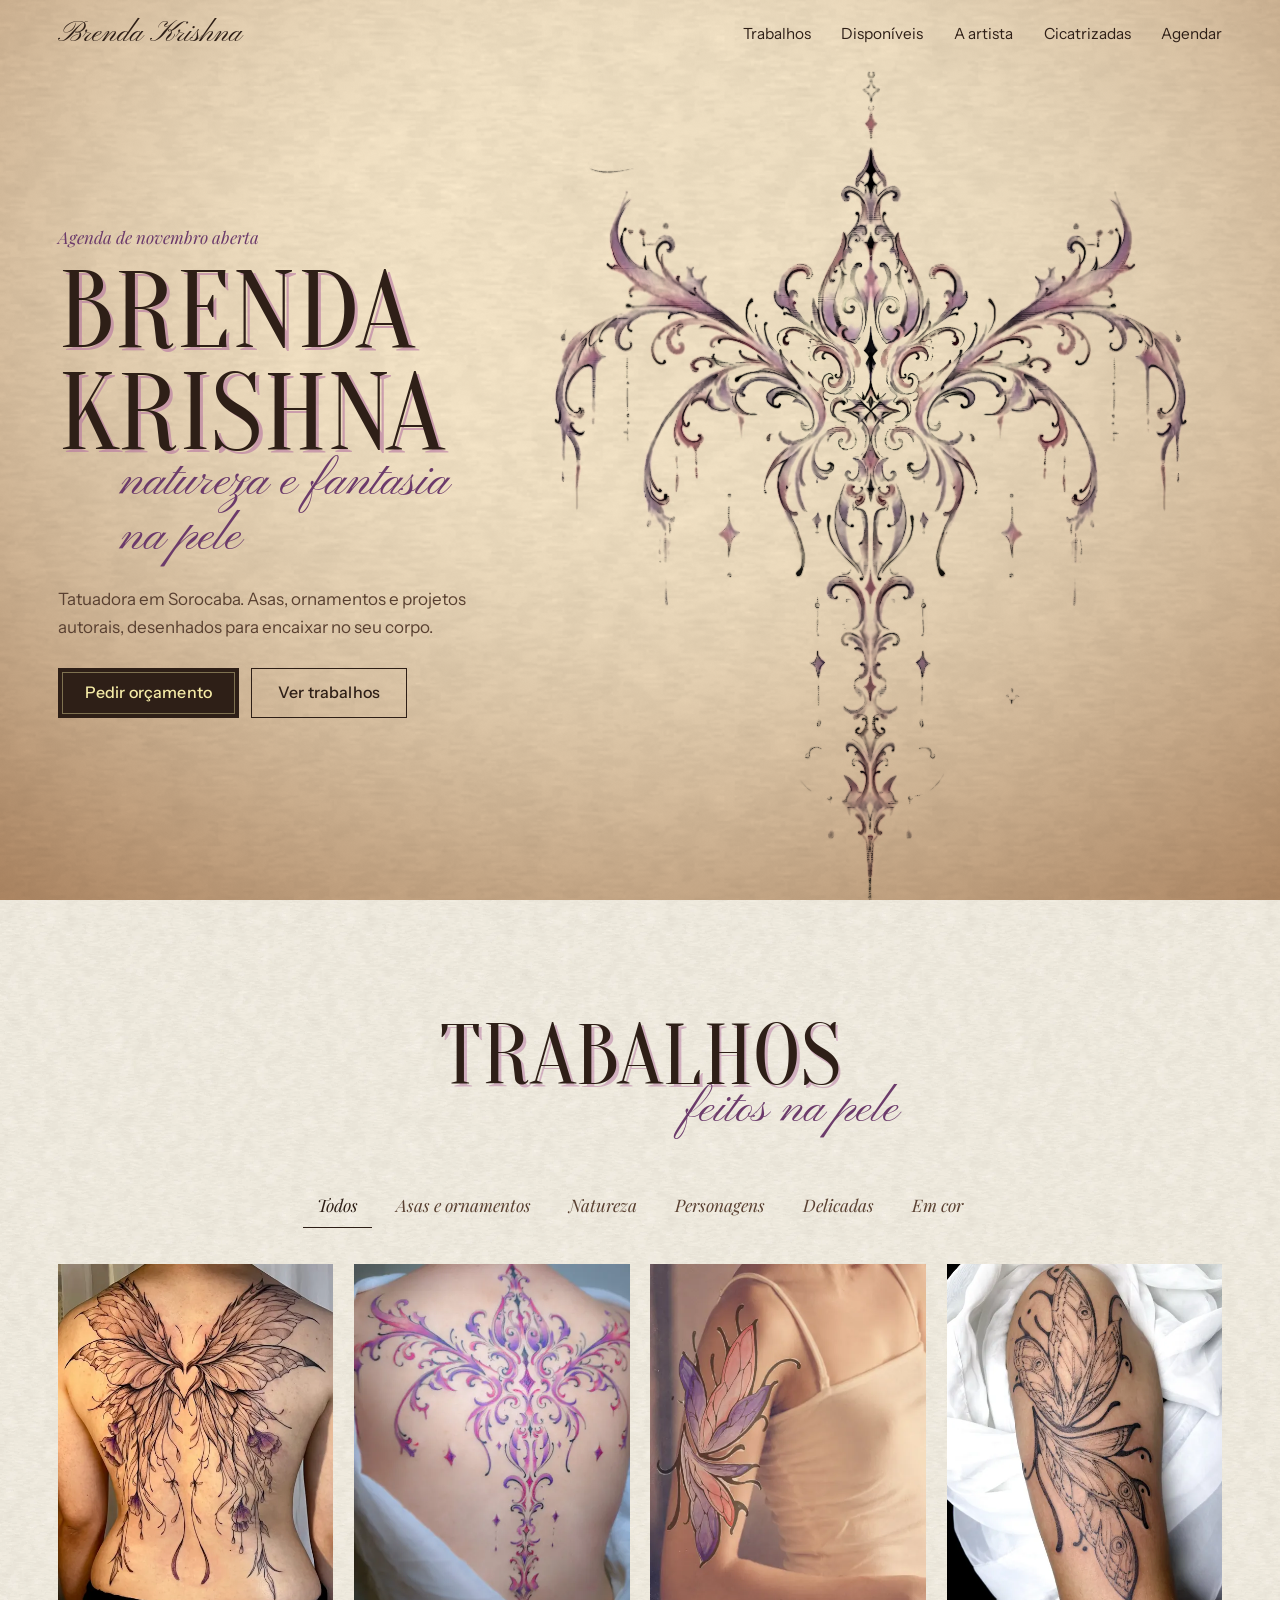
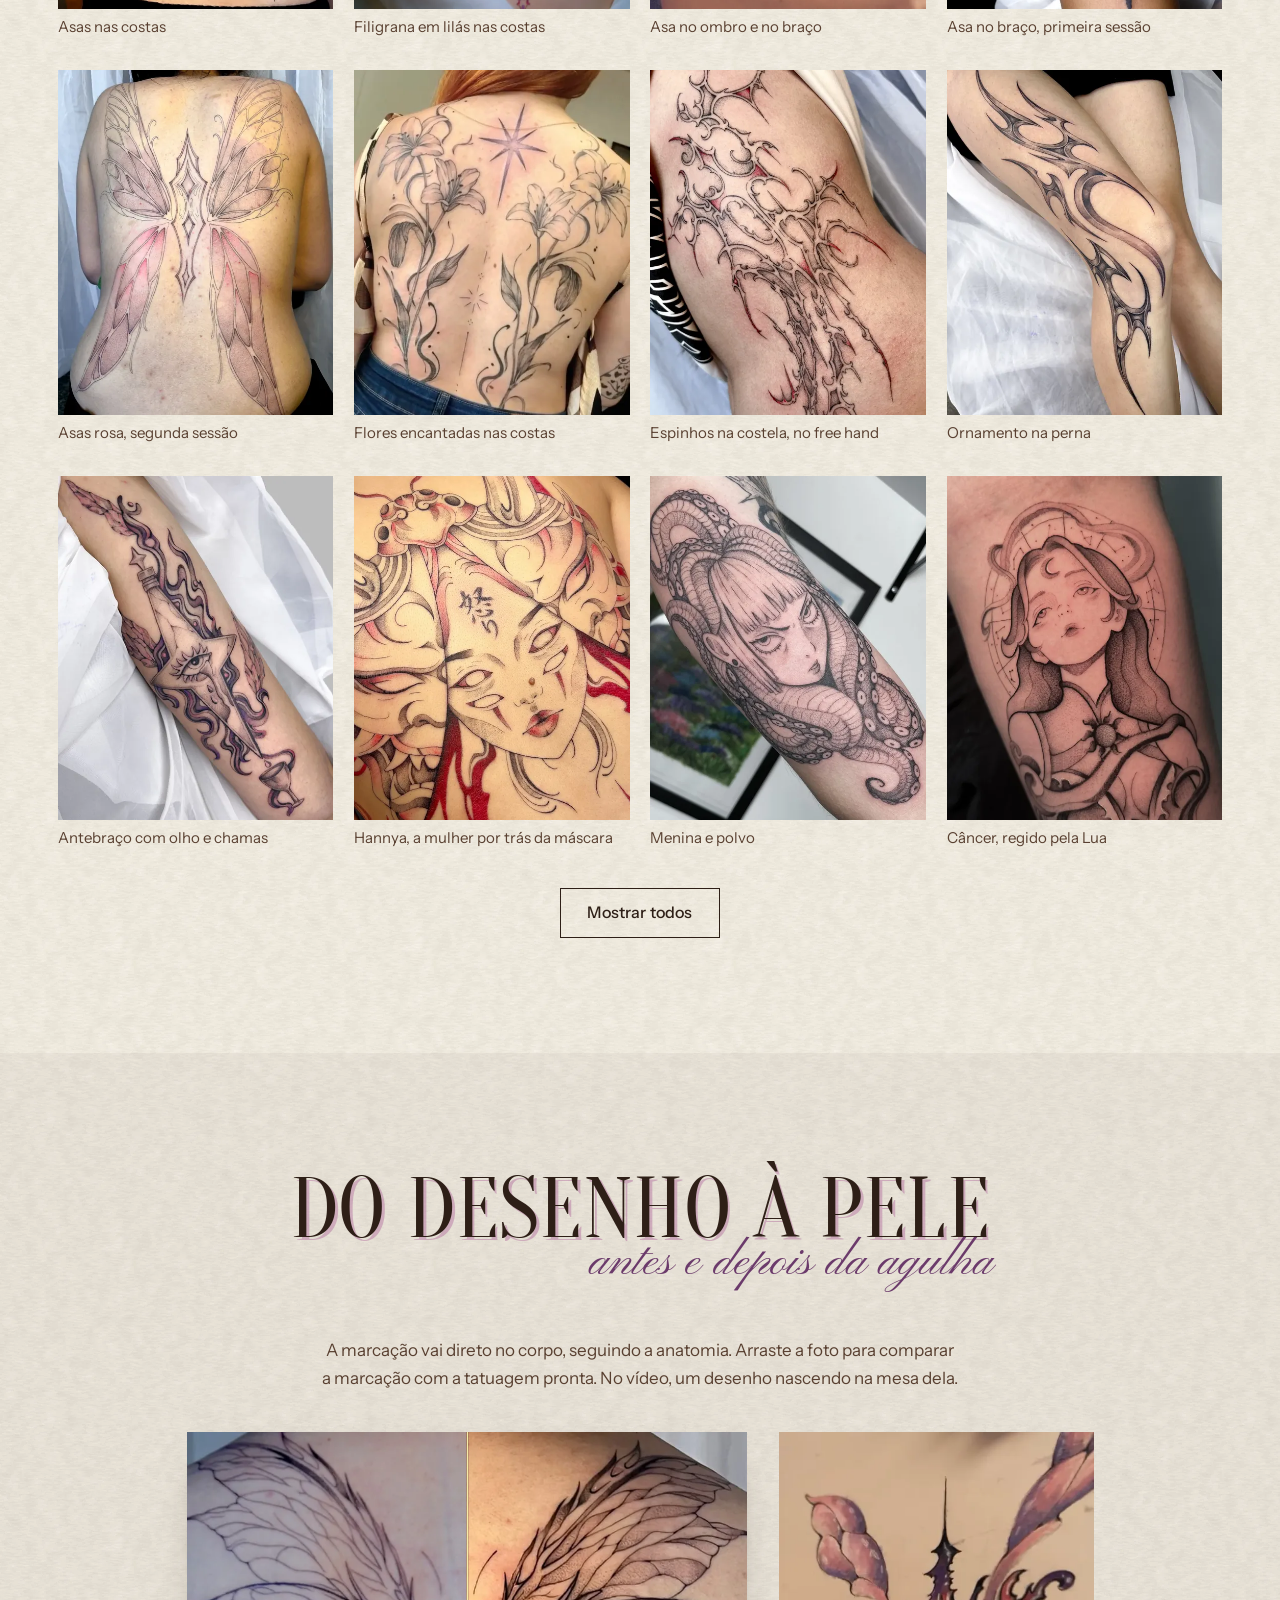
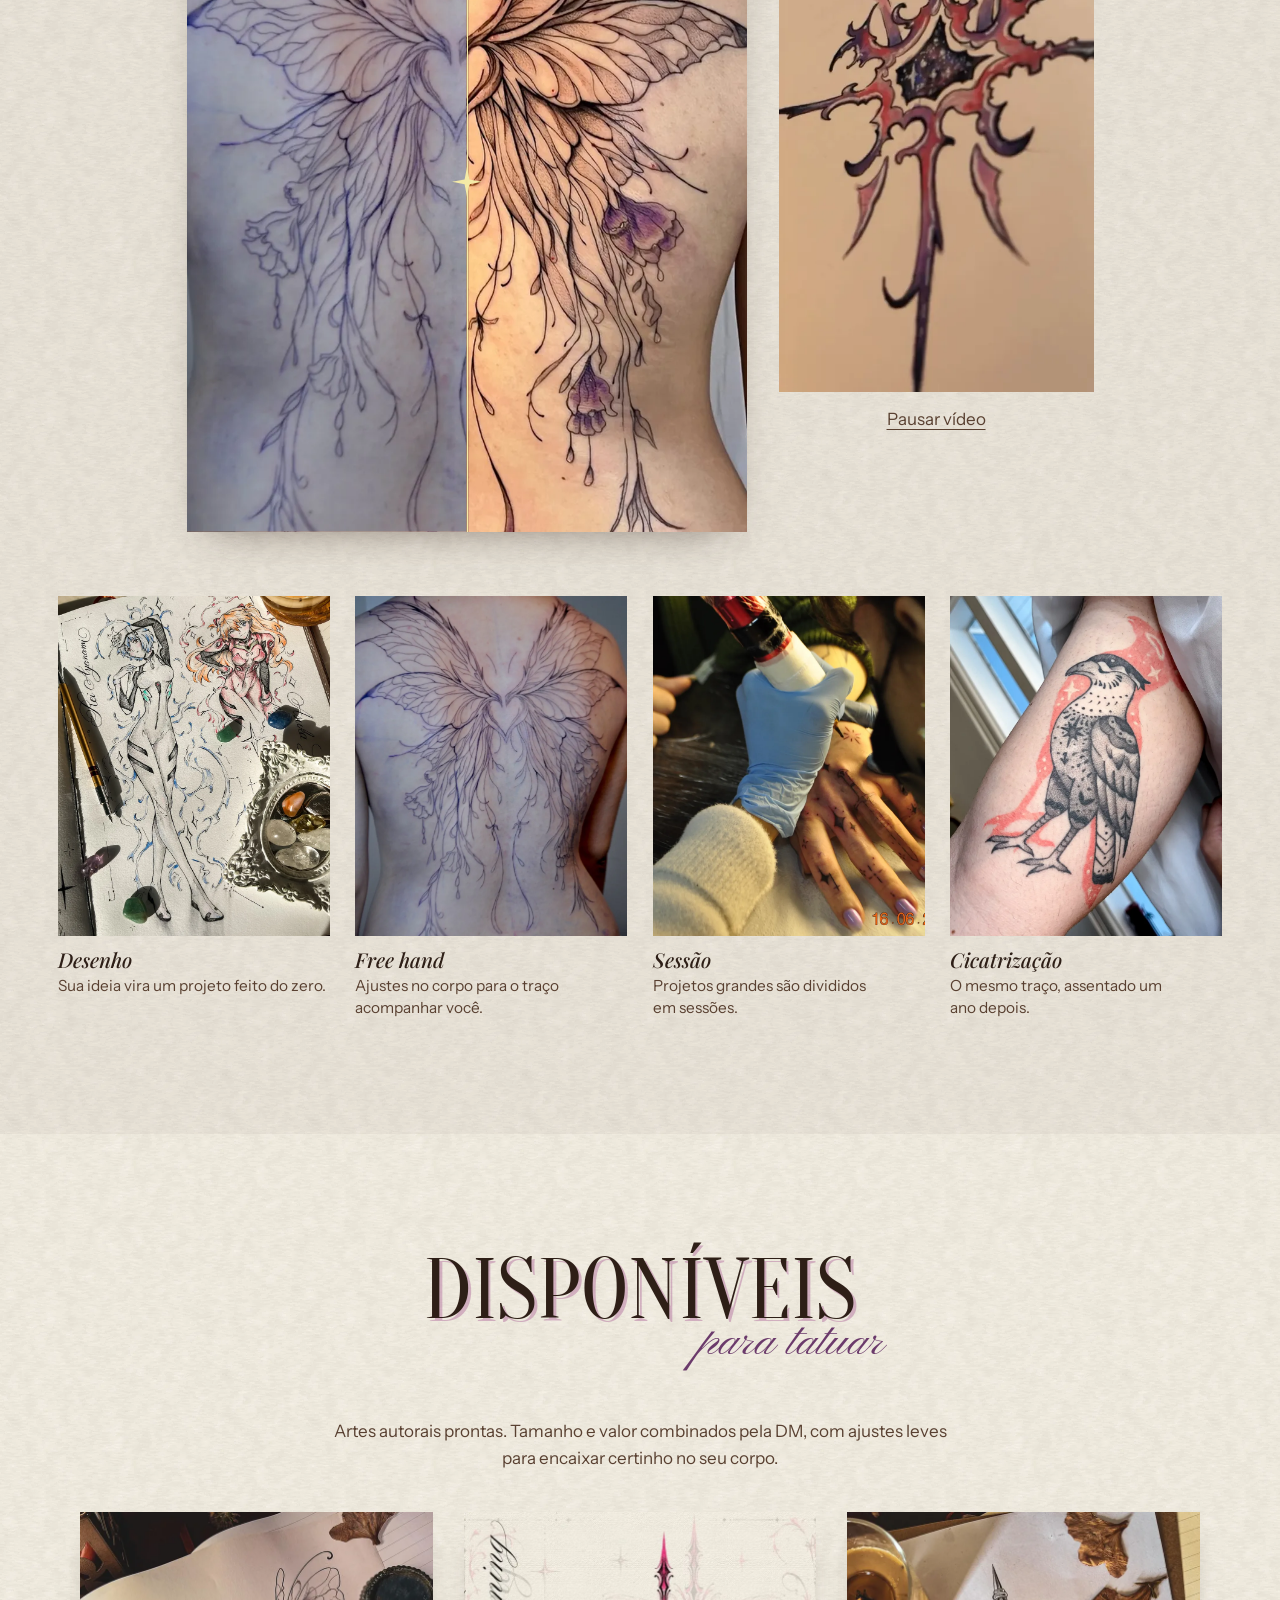
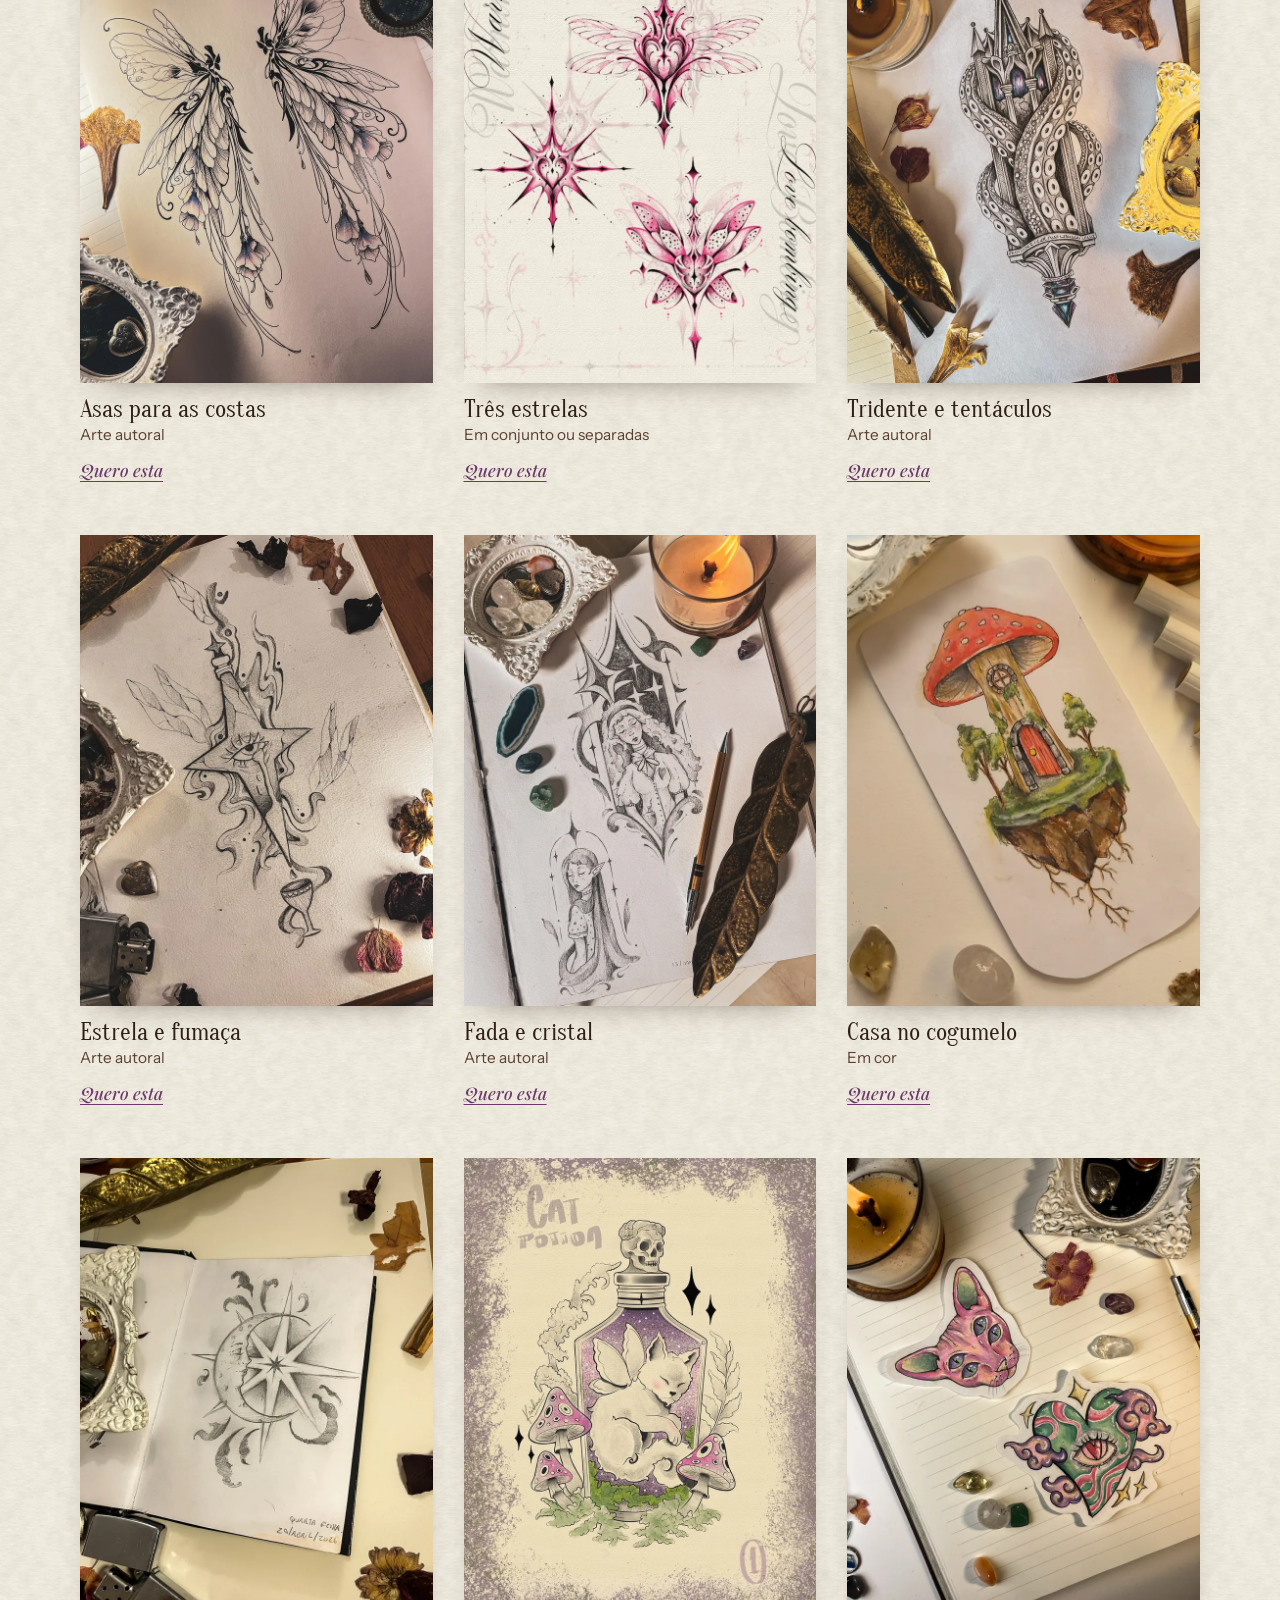
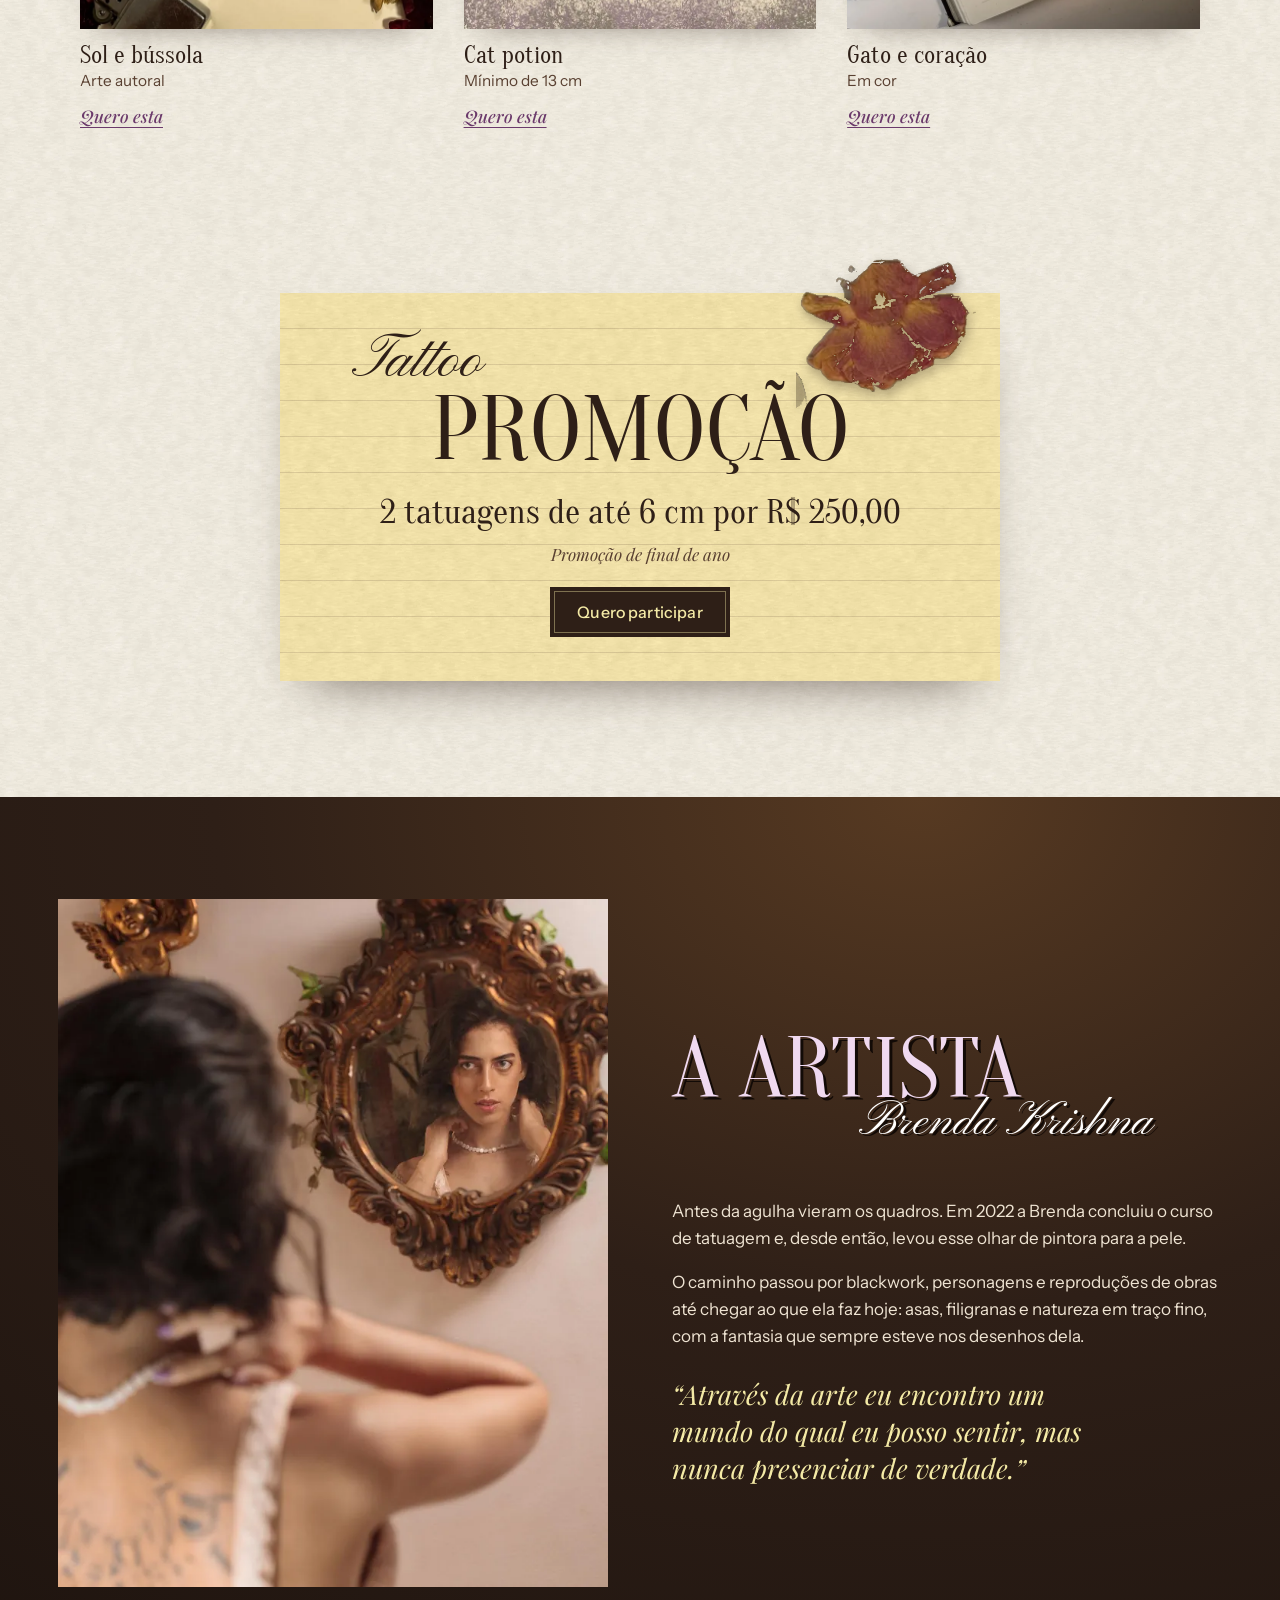
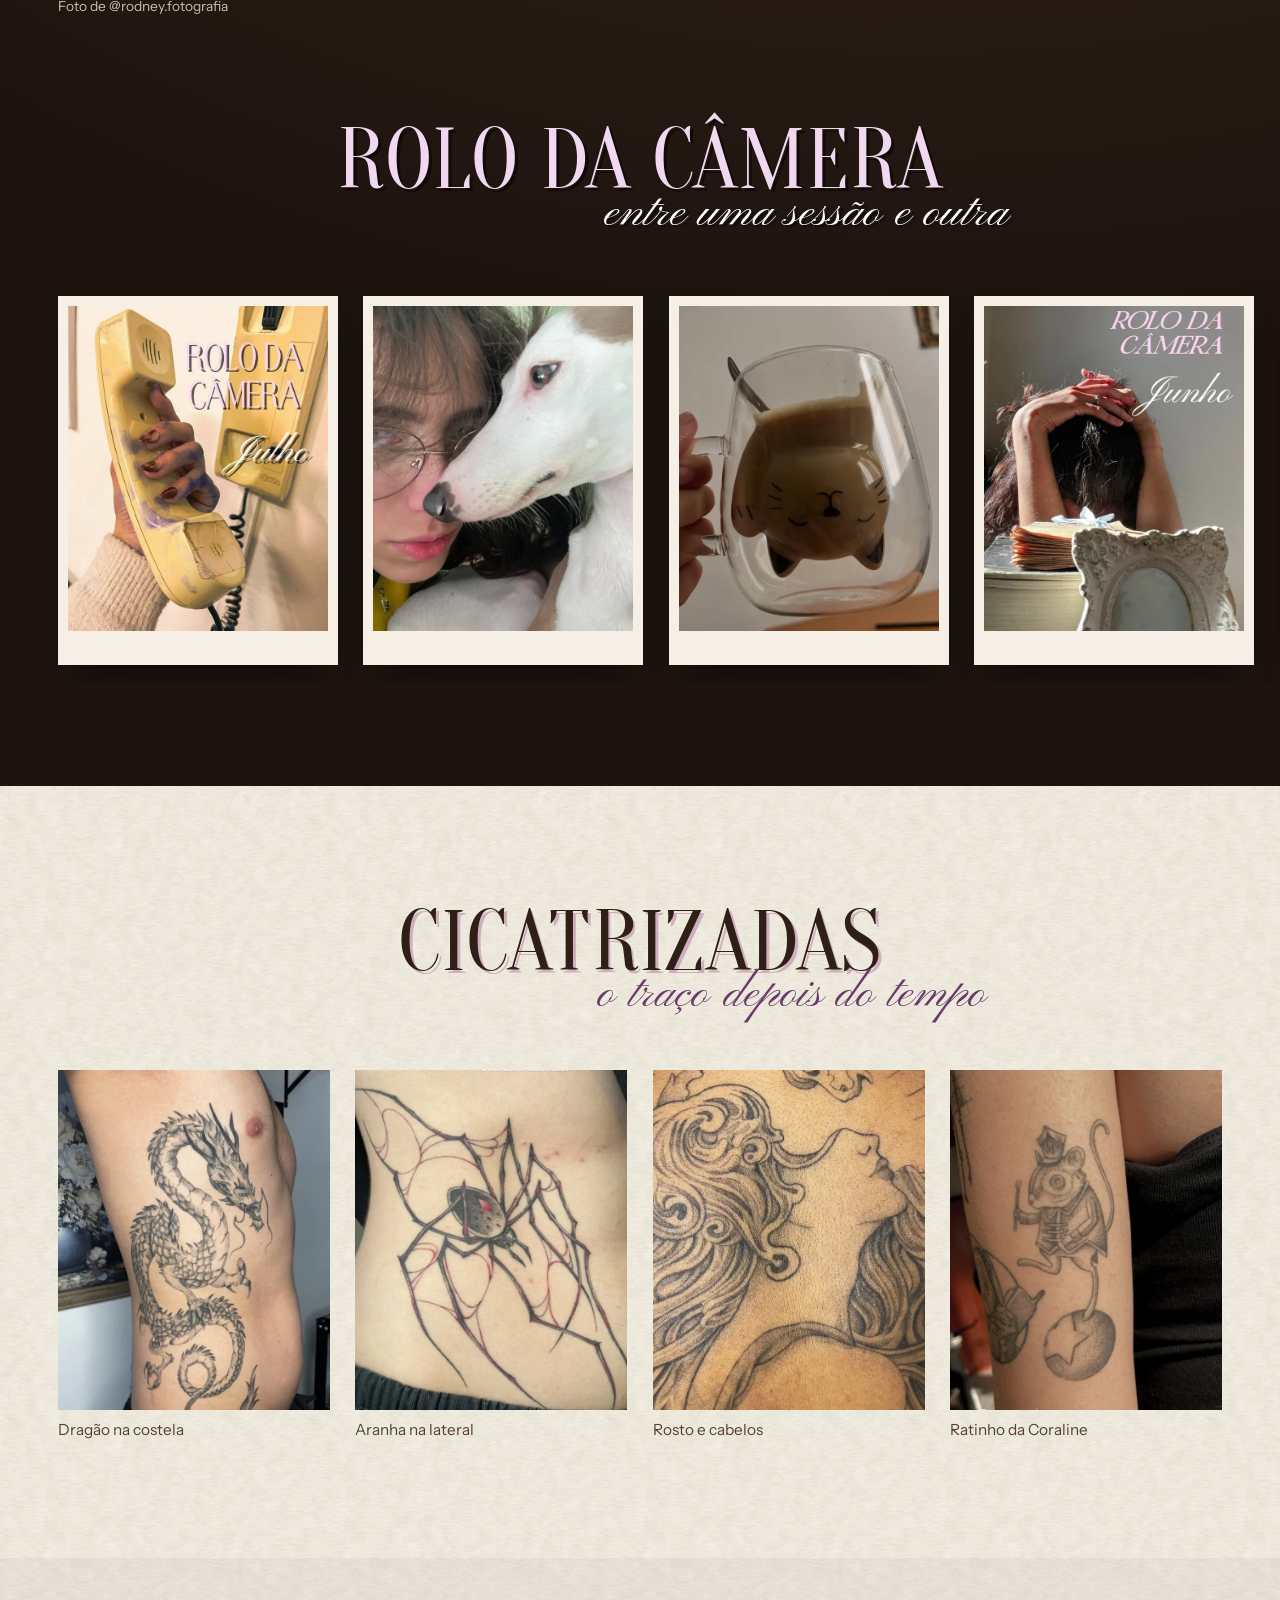
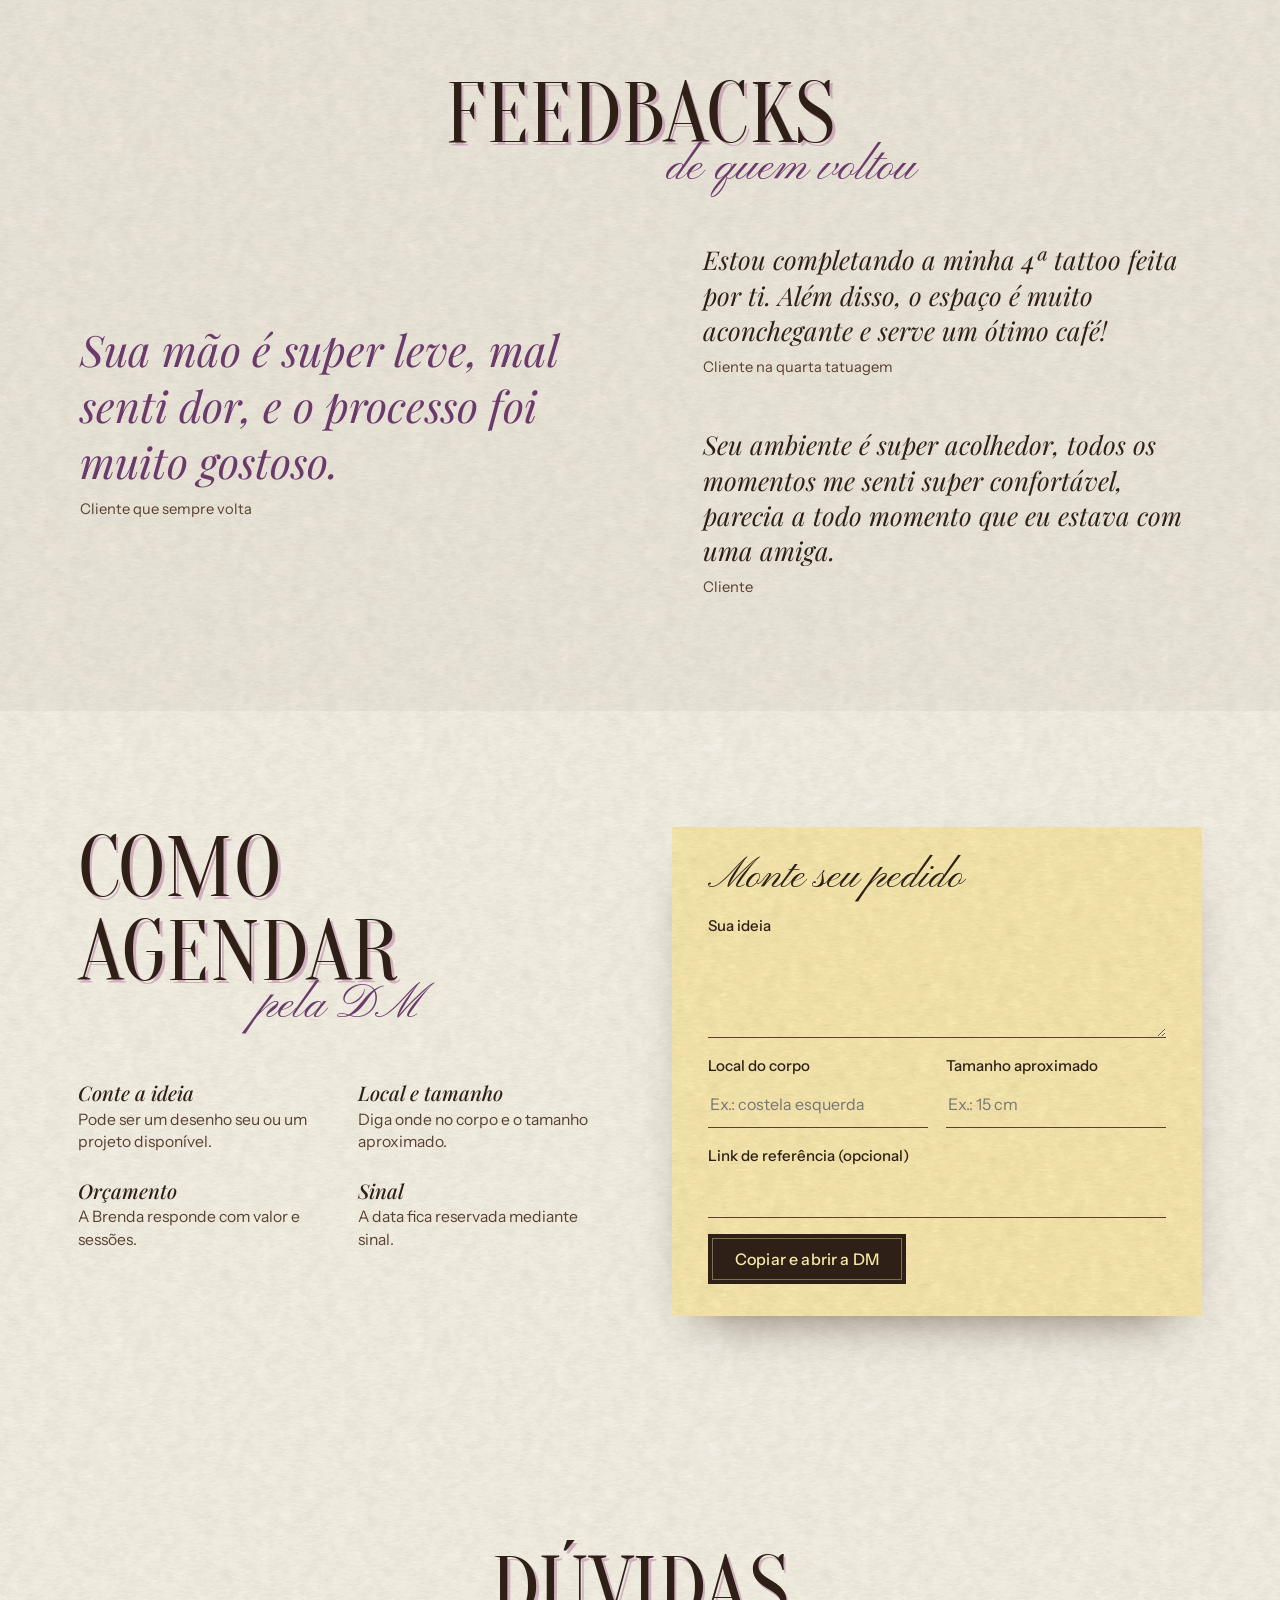
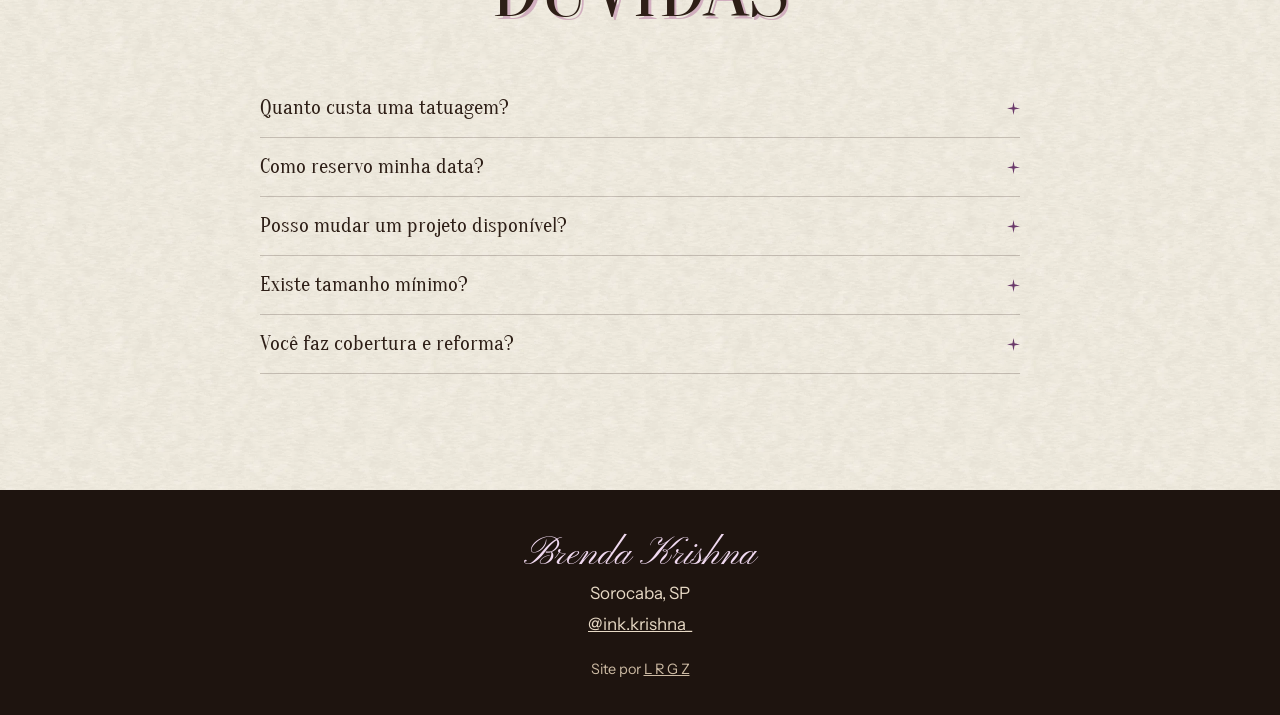
==== index.html @ 54e5e4a9 "Site da Brenda Krishna Identidade extraída do Instagram dela, hero com a filigrana pintada em shader" ====
<!doctype html>
<html lang="pt-BR">
<head>
<meta charset="utf-8">
<meta name="viewport" content="width=device-width, initial-scale=1, viewport-fit=cover">
<title>Brenda Krishna | Tatuadora em Sorocaba</title>
<meta name="description" content="Tatuagens inspiradas na natureza e na fantasia. Asas, ornamentos e projetos autorais em Sorocaba-SP. Orçamentos pela DM.">
<meta name="robots" content="noindex">
<meta name="theme-color" content="#eee8dd">
<meta property="og:type" content="website">
<meta property="og:title" content="Brenda Krishna | Tatuadora em Sorocaba">
<meta property="og:description" content="Tatuagens inspiradas na natureza e na fantasia.">
<meta property="og:image" content="https://azeugral.github.io/brenda-krishna/og.jpg?v=1">
<meta property="og:url" content="https://azeugral.github.io/brenda-krishna/">
<link rel="icon" href="favicon.svg" type="image/svg+xml">
<link rel="apple-touch-icon" href="apple-touch-icon.png">
<link rel="preload" href="assets/fontes/Oranienbaum-normal-400-latin.woff2" as="font" type="font/woff2" crossorigin>
<link rel="preload" href="assets/fontes/PinyonScript-normal-400-latin.woff2" as="font" type="font/woff2" crossorigin>
<link rel="preload" as="image" href="assets/img/hero-largo.webp" media="(min-aspect-ratio: 1/1)">
<link rel="preload" as="image" href="assets/img/hero-retrato.webp" media="(max-aspect-ratio: 1/1)">
<link rel="stylesheet" href="assets/css/fontes.css">
<link rel="stylesheet" href="assets/css/site.css?v=62738">
<script type="application/ld+json">{"@context":"https://schema.org","@type":"TattooParlor","name":"Brenda Krishna","description":"Tatuagens inspiradas na natureza e na fantasia.","address":{"@type":"PostalAddress","addressLocality":"Sorocaba","addressRegion":"SP","addressCountry":"BR"},"sameAs":["https://www.instagram.com/ink.krishna_/"]}</script>
</head>
<body>
<a class="pular" href="#trabalhos">Pular para os trabalhos</a>
<header class="topo" id="topo">
  <a class="marca" href="#inicio" aria-label="Brenda Krishna, início">Brenda Krishna</a>
  <nav class="nav" aria-label="Principal">
    <a href="#trabalhos">Trabalhos</a><a href="#disponiveis">Disponíveis</a><a href="#artista">A artista</a><a href="#cicatrizadas">Cicatrizadas</a><a href="#agendar">Agendar</a>
  </nav>
  <button class="menu-btn" id="menuBtn" aria-expanded="false" aria-controls="menu">Menu</button>
</header>
<div class="menu" id="menu" hidden>
  <nav aria-label="Menu">
    <a href="#trabalhos">Trabalhos</a><a href="#disponiveis">Disponíveis</a><a href="#artista">A artista</a><a href="#cicatrizadas">Cicatrizadas</a><a href="#agendar">Agendar</a>
    <a class="menu-ig" href="https://www.instagram.com/ink.krishna_/" rel="noopener">@ink.krishna_</a>
  </nav>
</div>

<main>
<section class="hero" id="inicio">
  <div class="hero-fundo" id="heroFundo" aria-hidden="true">
    <picture><source media="(max-aspect-ratio: 1/1)" srcset="assets/img/hero-retrato.webp"><img id="heroPoster" src="assets/img/hero-largo.webp" alt="" width="1920" height="1080" fetchpriority="high"></picture>
  </div>
  <div class="hero-txt">
    <p class="hero-agenda">Agenda de novembro aberta</p>
    <h1 class="tit"><span>Brenda</span> <span>Krishna</span></h1>
    <p class="cursiva hero-cur">natureza e fantasia na pele</p>
    <p class="hero-sub">Tatuadora em Sorocaba.<span class="sub-c"> Asas, ornamentos e projetos autorais, desenhados para encaixar no seu corpo.</span></p>
    <div class="hero-btns"><a class="btn" href="#agendar">Pedir orçamento</a><a class="btn btn-linha" href="#trabalhos">Ver trabalhos</a></div>
  </div>
</section>

<section class="sec" id="trabalhos">
  <header class="cab"><h2 class="tit">Trabalhos</h2><p class="cursiva">feitos na pele</p></header>
  <div class="filtros" role="group" aria-label="Filtrar trabalhos">
    <button class="filtro on" data-f="todos" aria-pressed="true">Todos</button><button class="filtro" data-f="asas" aria-pressed="false">Asas e ornamentos</button><button class="filtro" data-f="natureza" aria-pressed="false">Natureza</button><button class="filtro" data-f="personagens" aria-pressed="false">Personagens</button><button class="filtro" data-f="delicadas" aria-pressed="false">Delicadas</button><button class="filtro" data-f="cor" aria-pressed="false">Em cor</button>
  </div>
  <ul class="grade" id="grade">
    <li class="obra" data-cat="asas"><button data-g="assets/img/obras/01.webp" data-leg="Asas nas costas" aria-label="Ampliar: Asas nas costas"><img src="assets/img/obras/01-p.webp" srcset="assets/img/obras/01-p.webp 540w, assets/img/obras/01.webp 1080w" sizes="(max-width: 700px) 47vw, (max-width: 1100px) 31vw, 23vw" alt="Asas nas costas" width="540" height="675" loading="lazy" decoding="async" draggable="false" style="background-image:url([data-uri])"></button><p>Asas nas costas</p></li>
    <li class="obra" data-cat="asas"><button data-g="assets/img/obras/02.webp" data-leg="Filigrana em lilás nas costas" aria-label="Ampliar: Filigrana em lilás nas costas"><img src="assets/img/obras/02-p.webp" srcset="assets/img/obras/02-p.webp 540w, assets/img/obras/02.webp 1080w" sizes="(max-width: 700px) 47vw, (max-width: 1100px) 31vw, 23vw" alt="Filigrana em lilás nas costas" width="540" height="675" loading="lazy" decoding="async" draggable="false" style="background-image:url([data-uri])"></button><p>Filigrana em lilás nas costas</p></li>
    <li class="obra" data-cat="asas"><button data-g="assets/img/obras/03.webp" data-leg="Asa no ombro e no braço" aria-label="Ampliar: Asa no ombro e no braço"><img src="assets/img/obras/03-p.webp" srcset="assets/img/obras/03-p.webp 540w, assets/img/obras/03.webp 1080w" sizes="(max-width: 700px) 47vw, (max-width: 1100px) 31vw, 23vw" alt="Asa no ombro e no braço" width="540" height="675" loading="lazy" decoding="async" draggable="false" style="background-image:url([data-uri])"></button><p>Asa no ombro e no braço</p></li>
    <li class="obra" data-cat="asas"><button data-g="assets/img/obras/04.webp" data-leg="Asa no braço, primeira sessão" aria-label="Ampliar: Asa no braço, primeira sessão"><img src="assets/img/obras/04-p.webp" srcset="assets/img/obras/04-p.webp 540w, assets/img/obras/04.webp 1080w" sizes="(max-width: 700px) 47vw, (max-width: 1100px) 31vw, 23vw" alt="Asa no braço, primeira sessão" width="540" height="675" loading="lazy" decoding="async" draggable="false" style="background-image:url([data-uri])"></button><p>Asa no braço, primeira sessão</p></li>
    <li class="obra" data-cat="asas"><button data-g="assets/img/obras/05.webp" data-leg="Asas rosa, segunda sessão" aria-label="Ampliar: Asas rosa, segunda sessão"><img src="assets/img/obras/05-p.webp" srcset="assets/img/obras/05-p.webp 540w, assets/img/obras/05.webp 1080w" sizes="(max-width: 700px) 47vw, (max-width: 1100px) 31vw, 23vw" alt="Asas rosa, segunda sessão" width="540" height="675" loading="lazy" decoding="async" draggable="false" style="background-image:url([data-uri])"></button><p>Asas rosa, segunda sessão</p></li>
    <li class="obra" data-cat="natureza"><button data-g="assets/img/obras/06.webp" data-leg="Flores encantadas nas costas" aria-label="Ampliar: Flores encantadas nas costas"><img src="assets/img/obras/06-p.webp" srcset="assets/img/obras/06-p.webp 540w, assets/img/obras/06.webp 1080w" sizes="(max-width: 700px) 47vw, (max-width: 1100px) 31vw, 23vw" alt="Flores encantadas nas costas" width="540" height="675" loading="lazy" decoding="async" draggable="false" style="background-image:url([data-uri])"></button><p>Flores encantadas nas costas</p></li>
    <li class="obra" data-cat="asas"><button data-g="assets/img/obras/07.webp" data-leg="Espinhos na costela, no free hand" aria-label="Ampliar: Espinhos na costela, no free hand"><img src="assets/img/obras/07-p.webp" srcset="assets/img/obras/07-p.webp 540w, assets/img/obras/07.webp 1080w" sizes="(max-width: 700px) 47vw, (max-width: 1100px) 31vw, 23vw" alt="Espinhos na costela, no free hand" width="540" height="675" loading="lazy" decoding="async" draggable="false" style="background-image:url([data-uri])"></button><p>Espinhos na costela, no free hand</p></li>
    <li class="obra" data-cat="asas"><button data-g="assets/img/obras/08.webp" data-leg="Ornamento na perna" aria-label="Ampliar: Ornamento na perna"><img src="assets/img/obras/08-p.webp" srcset="assets/img/obras/08-p.webp 540w, assets/img/obras/08.webp 1080w" sizes="(max-width: 700px) 47vw, (max-width: 1100px) 31vw, 23vw" alt="Ornamento na perna" width="540" height="675" loading="lazy" decoding="async" draggable="false" style="background-image:url([data-uri])"></button><p>Ornamento na perna</p></li>
    <li class="obra" data-cat="asas"><button data-g="assets/img/obras/09.webp" data-leg="Antebraço com olho e chamas" aria-label="Ampliar: Antebraço com olho e chamas"><img src="assets/img/obras/09-p.webp" srcset="assets/img/obras/09-p.webp 540w, assets/img/obras/09.webp 1080w" sizes="(max-width: 700px) 47vw, (max-width: 1100px) 31vw, 23vw" alt="Antebraço com olho e chamas" width="540" height="675" loading="lazy" decoding="async" draggable="false" style="background-image:url([data-uri])"></button><p>Antebraço com olho e chamas</p></li>
    <li class="obra" data-cat="personagens"><button data-g="assets/img/obras/10.webp" data-leg="Hannya, a mulher por trás da máscara" aria-label="Ampliar: Hannya, a mulher por trás da máscara"><img src="assets/img/obras/10-p.webp" srcset="assets/img/obras/10-p.webp 540w, assets/img/obras/10.webp 1080w" sizes="(max-width: 700px) 47vw, (max-width: 1100px) 31vw, 23vw" alt="Hannya, a mulher por trás da máscara" width="540" height="675" loading="lazy" decoding="async" draggable="false" style="background-image:url([data-uri])"></button><p>Hannya, a mulher por trás da máscara</p></li>
    <li class="obra" data-cat="personagens"><button data-g="assets/img/obras/11.webp" data-leg="Menina e polvo" aria-label="Ampliar: Menina e polvo"><img src="assets/img/obras/11-p.webp" srcset="assets/img/obras/11-p.webp 540w, assets/img/obras/11.webp 1080w" sizes="(max-width: 700px) 47vw, (max-width: 1100px) 31vw, 23vw" alt="Menina e polvo" width="540" height="675" loading="lazy" decoding="async" draggable="false" style="background-image:url([data-uri])"></button><p>Menina e polvo</p></li>
    <li class="obra" data-cat="personagens"><button data-g="assets/img/obras/12.webp" data-leg="Câncer, regido pela Lua" aria-label="Ampliar: Câncer, regido pela Lua"><img src="assets/img/obras/12-p.webp" srcset="assets/img/obras/12-p.webp 540w, assets/img/obras/12.webp 1080w" sizes="(max-width: 700px) 47vw, (max-width: 1100px) 31vw, 23vw" alt="Câncer, regido pela Lua" width="540" height="675" loading="lazy" decoding="async" draggable="false" style="background-image:url([data-uri])"></button><p>Câncer, regido pela Lua</p></li>
    <li class="obra" data-cat="natureza"><button data-g="assets/img/obras/13.webp" data-leg="Mariposa, cobertura" aria-label="Ampliar: Mariposa, cobertura"><img src="assets/img/obras/13-p.webp" srcset="assets/img/obras/13-p.webp 540w, assets/img/obras/13.webp 1080w" sizes="(max-width: 700px) 47vw, (max-width: 1100px) 31vw, 23vw" alt="Mariposa, cobertura" width="540" height="675" loading="lazy" decoding="async" draggable="false" style="background-image:url([data-uri])"></button><p>Mariposa, cobertura</p></li>
    <li class="obra" data-cat="natureza"><button data-g="assets/img/obras/14.webp" data-leg="Fragmentos de um jardim particular" aria-label="Ampliar: Fragmentos de um jardim particular"><img src="assets/img/obras/14-p.webp" srcset="assets/img/obras/14-p.webp 540w, assets/img/obras/14.webp 1080w" sizes="(max-width: 700px) 47vw, (max-width: 1100px) 31vw, 23vw" alt="Fragmentos de um jardim particular" width="540" height="675" loading="lazy" decoding="async" draggable="false" style="background-image:url([data-uri])"></button><p>Fragmentos de um jardim particular</p></li>
    <li class="obra" data-cat="natureza"><button data-g="assets/img/obras/15.webp" data-leg="Carcará com sombra vermelha" aria-label="Ampliar: Carcará com sombra vermelha"><img src="assets/img/obras/15-p.webp" srcset="assets/img/obras/15-p.webp 540w, assets/img/obras/15.webp 1080w" sizes="(max-width: 700px) 47vw, (max-width: 1100px) 31vw, 23vw" alt="Carcará com sombra vermelha" width="540" height="675" loading="lazy" decoding="async" draggable="false" style="background-image:url([data-uri])"></button><p>Carcará com sombra vermelha</p></li>
    <li class="obra" data-cat="natureza"><button data-g="assets/img/obras/16.webp" data-leg="Lírio no antebraço" aria-label="Ampliar: Lírio no antebraço"><img src="assets/img/obras/16-p.webp" srcset="assets/img/obras/16-p.webp 540w, assets/img/obras/16.webp 1080w" sizes="(max-width: 700px) 47vw, (max-width: 1100px) 31vw, 23vw" alt="Lírio no antebraço" width="540" height="675" loading="lazy" decoding="async" draggable="false" style="background-image:url([data-uri])"></button><p>Lírio no antebraço</p></li>
    <li class="obra" data-cat="natureza"><button data-g="assets/img/obras/17.webp" data-leg="Borboleta" aria-label="Ampliar: Borboleta"><img src="assets/img/obras/17-p.webp" srcset="assets/img/obras/17-p.webp 540w, assets/img/obras/17.webp 1080w" sizes="(max-width: 700px) 47vw, (max-width: 1100px) 31vw, 23vw" alt="Borboleta" width="540" height="675" loading="lazy" decoding="async" draggable="false" style="background-image:url([data-uri])"></button><p>Borboleta</p></li>
    <li class="obra" data-cat="natureza"><button data-g="assets/img/obras/18.webp" data-leg="Mariposa e lua" aria-label="Ampliar: Mariposa e lua"><img src="assets/img/obras/18-p.webp" srcset="assets/img/obras/18-p.webp 540w, assets/img/obras/18.webp 1080w" sizes="(max-width: 700px) 47vw, (max-width: 1100px) 31vw, 23vw" alt="Mariposa e lua" width="540" height="675" loading="lazy" decoding="async" draggable="false" style="background-image:url([data-uri])"></button><p>Mariposa e lua</p></li>
    <li class="obra" data-cat="natureza"><button data-g="assets/img/obras/19.webp" data-leg="Aranha no free hand" aria-label="Ampliar: Aranha no free hand"><img src="assets/img/obras/19-p.webp" srcset="assets/img/obras/19-p.webp 540w, assets/img/obras/19.webp 1080w" sizes="(max-width: 700px) 47vw, (max-width: 1100px) 31vw, 23vw" alt="Aranha no free hand" width="540" height="675" loading="lazy" decoding="async" draggable="false" style="background-image:url([data-uri])"></button><p>Aranha no free hand</p></li>
    <li class="obra" data-cat="natureza"><button data-g="assets/img/obras/20.webp" data-leg="Tartaruga" aria-label="Ampliar: Tartaruga"><img src="assets/img/obras/20-p.webp" srcset="assets/img/obras/20-p.webp 540w, assets/img/obras/20.webp 1080w" sizes="(max-width: 700px) 47vw, (max-width: 1100px) 31vw, 23vw" alt="Tartaruga" width="540" height="675" loading="lazy" decoding="async" draggable="false" style="background-image:url([data-uri])"></button><p>Tartaruga</p></li>
    <li class="obra" data-cat="delicadas"><button data-g="assets/img/obras/21.webp" data-leg="Sol de traço fino" aria-label="Ampliar: Sol de traço fino"><img src="assets/img/obras/21-p.webp" srcset="assets/img/obras/21-p.webp 540w, assets/img/obras/21.webp 1080w" sizes="(max-width: 700px) 47vw, (max-width: 1100px) 31vw, 23vw" alt="Sol de traço fino" width="540" height="675" loading="lazy" decoding="async" draggable="false" style="background-image:url([data-uri])"></button><p>Sol de traço fino</p></li>
    <li class="obra" data-cat="delicadas"><button data-g="assets/img/obras/22.webp" data-leg="Vaso e ramos no punho" aria-label="Ampliar: Vaso e ramos no punho"><img src="assets/img/obras/22-p.webp" srcset="assets/img/obras/22-p.webp 540w, assets/img/obras/22.webp 1080w" sizes="(max-width: 700px) 47vw, (max-width: 1100px) 31vw, 23vw" alt="Vaso e ramos no punho" width="540" height="675" loading="lazy" decoding="async" draggable="false" style="background-image:url([data-uri])"></button><p>Vaso e ramos no punho</p></li>
    <li class="obra" data-cat="delicadas"><button data-g="assets/img/obras/23.webp" data-leg="Ramo no antebraço" aria-label="Ampliar: Ramo no antebraço"><img src="assets/img/obras/23-p.webp" srcset="assets/img/obras/23-p.webp 540w, assets/img/obras/23.webp 1080w" sizes="(max-width: 700px) 47vw, (max-width: 1100px) 31vw, 23vw" alt="Ramo no antebraço" width="540" height="675" loading="lazy" decoding="async" draggable="false" style="background-image:url([data-uri])"></button><p>Ramo no antebraço</p></li>
    <li class="obra" data-cat="delicadas"><button data-g="assets/img/obras/24.webp" data-leg="O sol pediu a lua em casamento" aria-label="Ampliar: O sol pediu a lua em casamento"><img src="assets/img/obras/24-p.webp" srcset="assets/img/obras/24-p.webp 540w, assets/img/obras/24.webp 1080w" sizes="(max-width: 700px) 47vw, (max-width: 1100px) 31vw, 23vw" alt="O sol pediu a lua em casamento" width="540" height="675" loading="lazy" decoding="async" draggable="false" style="background-image:url([data-uri])"></button><p>O sol pediu a lua em casamento</p></li>
    <li class="obra" data-cat="delicadas"><button data-g="assets/img/obras/25.webp" data-leg="Fases da lua" aria-label="Ampliar: Fases da lua"><img src="assets/img/obras/25-p.webp" srcset="assets/img/obras/25-p.webp 540w, assets/img/obras/25.webp 1080w" sizes="(max-width: 700px) 47vw, (max-width: 1100px) 31vw, 23vw" alt="Fases da lua" width="540" height="675" loading="lazy" decoding="async" draggable="false" style="background-image:url([data-uri])"></button><p>Fases da lua</p></li>
    <li class="obra" data-cat="delicadas"><button data-g="assets/img/obras/26.webp" data-leg="Rosa no punho" aria-label="Ampliar: Rosa no punho"><img src="assets/img/obras/26-p.webp" srcset="assets/img/obras/26-p.webp 540w, assets/img/obras/26.webp 1080w" sizes="(max-width: 700px) 47vw, (max-width: 1100px) 31vw, 23vw" alt="Rosa no punho" width="540" height="675" loading="lazy" decoding="async" draggable="false" style="background-image:url([data-uri])"></button><p>Rosa no punho</p></li>
    <li class="obra" data-cat="personagens"><button data-g="assets/img/obras/27.webp" data-leg="Morgana, mestra das lâminas" aria-label="Ampliar: Morgana, mestra das lâminas"><img src="assets/img/obras/27-p.webp" srcset="assets/img/obras/27-p.webp 540w, assets/img/obras/27.webp 1080w" sizes="(max-width: 700px) 47vw, (max-width: 1100px) 31vw, 23vw" alt="Morgana, mestra das lâminas" width="540" height="675" loading="lazy" decoding="async" draggable="false" style="background-image:url([data-uri])"></button><p>Morgana, mestra das lâminas</p></li>
    <li class="obra" data-cat="personagens"><button data-g="assets/img/obras/28.webp" data-leg="Arcanjo Miguel" aria-label="Ampliar: Arcanjo Miguel"><img src="assets/img/obras/28-p.webp" srcset="assets/img/obras/28-p.webp 540w, assets/img/obras/28.webp 1080w" sizes="(max-width: 700px) 47vw, (max-width: 1100px) 31vw, 23vw" alt="Arcanjo Miguel" width="540" height="675" loading="lazy" decoding="async" draggable="false" style="background-image:url([data-uri])"></button><p>Arcanjo Miguel</p></li>
    <li class="obra" data-cat="personagens"><button data-g="assets/img/obras/29.webp" data-leg="Dragão na costela" aria-label="Ampliar: Dragão na costela"><img src="assets/img/obras/29-p.webp" srcset="assets/img/obras/29-p.webp 540w, assets/img/obras/29.webp 1080w" sizes="(max-width: 700px) 47vw, (max-width: 1100px) 31vw, 23vw" alt="Dragão na costela" width="540" height="675" loading="lazy" decoding="async" draggable="false" style="background-image:url([data-uri])"></button><p>Dragão na costela</p></li>
    <li class="obra" data-cat="personagens"><button data-g="assets/img/obras/30.webp" data-leg="Polvo no braço" aria-label="Ampliar: Polvo no braço"><img src="assets/img/obras/30-p.webp" srcset="assets/img/obras/30-p.webp 540w, assets/img/obras/30.webp 1080w" sizes="(max-width: 700px) 47vw, (max-width: 1100px) 31vw, 23vw" alt="Polvo no braço" width="540" height="675" loading="lazy" decoding="async" draggable="false" style="background-image:url([data-uri])"></button><p>Polvo no braço</p></li>
    <li class="obra" data-cat="personagens"><button data-g="assets/img/obras/31.webp" data-leg="Ratinho da Coraline, cicatrizada" aria-label="Ampliar: Ratinho da Coraline, cicatrizada"><img src="assets/img/obras/31-p.webp" srcset="assets/img/obras/31-p.webp 540w, assets/img/obras/31.webp 1080w" sizes="(max-width: 700px) 47vw, (max-width: 1100px) 31vw, 23vw" alt="Ratinho da Coraline, cicatrizada" width="540" height="675" loading="lazy" decoding="async" draggable="false" style="background-image:url([data-uri])"></button><p>Ratinho da Coraline, cicatrizada</p></li>
    <li class="obra" data-cat="personagens"><button data-g="assets/img/obras/32.webp" data-leg="Serzinho místico" aria-label="Ampliar: Serzinho místico"><img src="assets/img/obras/32-p.webp" srcset="assets/img/obras/32-p.webp 540w, assets/img/obras/32.webp 1080w" sizes="(max-width: 700px) 47vw, (max-width: 1100px) 31vw, 23vw" alt="Serzinho místico" width="540" height="675" loading="lazy" decoding="async" draggable="false" style="background-image:url([data-uri])"></button><p>Serzinho místico</p></li>
    <li class="obra" data-cat="cor"><button data-g="assets/img/obras/33.webp" data-leg="Boca recortada, em cor" aria-label="Ampliar: Boca recortada, em cor"><img src="assets/img/obras/33-p.webp" srcset="assets/img/obras/33-p.webp 540w, assets/img/obras/33.webp 1080w" sizes="(max-width: 700px) 47vw, (max-width: 1100px) 31vw, 23vw" alt="Boca recortada, em cor" width="540" height="675" loading="lazy" decoding="async" draggable="false" style="background-image:url([data-uri])"></button><p>Boca recortada, em cor</p></li>
    <li class="obra" data-cat="cor"><button data-g="assets/img/obras/34.webp" data-leg="Noite estrelada de Van Gogh" aria-label="Ampliar: Noite estrelada de Van Gogh"><img src="assets/img/obras/34-p.webp" srcset="assets/img/obras/34-p.webp 540w, assets/img/obras/34.webp 1080w" sizes="(max-width: 700px) 47vw, (max-width: 1100px) 31vw, 23vw" alt="Noite estrelada de Van Gogh" width="540" height="675" loading="lazy" decoding="async" draggable="false" style="background-image:url([data-uri])"></button><p>Noite estrelada de Van Gogh</p></li>
    <li class="obra" data-cat="cor"><button data-g="assets/img/obras/35.webp" data-leg="Personagem em cor" aria-label="Ampliar: Personagem em cor"><img src="assets/img/obras/35-p.webp" srcset="assets/img/obras/35-p.webp 540w, assets/img/obras/35.webp 1080w" sizes="(max-width: 700px) 47vw, (max-width: 1100px) 31vw, 23vw" alt="Personagem em cor" width="540" height="675" loading="lazy" decoding="async" draggable="false" style="background-image:url([data-uri])"></button><p>Personagem em cor</p></li>
    <li class="obra" data-cat="cor"><button data-g="assets/img/obras/36.webp" data-leg="Ghostface em cor" aria-label="Ampliar: Ghostface em cor"><img src="assets/img/obras/36-p.webp" srcset="assets/img/obras/36-p.webp 540w, assets/img/obras/36.webp 1080w" sizes="(max-width: 700px) 47vw, (max-width: 1100px) 31vw, 23vw" alt="Ghostface em cor" width="540" height="675" loading="lazy" decoding="async" draggable="false" style="background-image:url([data-uri])"></button><p>Ghostface em cor</p></li>
    <li class="obra" data-cat="cor"><button data-g="assets/img/obras/37.webp" data-leg="Hello Kitty em rosa" aria-label="Ampliar: Hello Kitty em rosa"><img src="assets/img/obras/37-p.webp" srcset="assets/img/obras/37-p.webp 540w, assets/img/obras/37.webp 1080w" sizes="(max-width: 700px) 47vw, (max-width: 1100px) 31vw, 23vw" alt="Hello Kitty em rosa" width="540" height="675" loading="lazy" decoding="async" draggable="false" style="background-image:url([data-uri])"></button><p>Hello Kitty em rosa</p></li>
    <li class="obra" data-cat="cor"><button data-g="assets/img/obras/38.webp" data-leg="My Melody" aria-label="Ampliar: My Melody"><img src="assets/img/obras/38-p.webp" srcset="assets/img/obras/38-p.webp 540w, assets/img/obras/38.webp 1080w" sizes="(max-width: 700px) 47vw, (max-width: 1100px) 31vw, 23vw" alt="My Melody" width="540" height="675" loading="lazy" decoding="async" draggable="false" style="background-image:url([data-uri])"></button><p>My Melody</p></li>
  </ul>
  <div class="mais-wrap"><button class="btn btn-linha" id="verMais">Mostrar todos</button></div>
</section>

<section class="sec sec-papel" id="pele">
  <header class="cab"><h2 class="tit">Do desenho à pele</h2><p class="cursiva">antes e depois da agulha</p></header>
  <p class="intro">A marcação vai direto no corpo, seguindo a anatomia. Arraste a foto para comparar a marcação com a tatuagem pronta. No vídeo, um desenho nascendo na mesa dela.</p>
  <div class="dois">
  <div class="compara" id="compara" style="--p:50%">
    <img src="assets/img/pronta.webp" alt="Asas tatuadas nas costas, prontas" width="900" height="1125" draggable="false" loading="lazy">
    <div class="compara-a"><img src="assets/img/marcacao.webp" alt="As mesmas asas na marcação em caneta violeta" width="900" height="1125" draggable="false" loading="lazy"></div>
    <span class="compara-linha" aria-hidden="true"></span>
    <input type="range" min="0" max="100" value="50" aria-label="Comparar marcação e tatuagem pronta">
  </div>
  <figure class="reel"><video src="assets/video/portal.mp4" poster="assets/img/portal.webp" muted loop playsinline preload="none" width="540" height="960" aria-label="Brenda desenha e pinta um ornamento na mesa, à luz do abajur"></video><button class="reel-btn" id="reelBtn" type="button">Pausar vídeo</button></figure>
  </div>
  <div class="proc">
    <article><img src="assets/img/proc-1.webp" alt="Folha de desenhos sobre a mesa" width="900" height="1125" loading="lazy"><h3>Desenho</h3><p>Sua ideia vira um projeto feito do zero.</p></article>
    <article><img src="assets/img/proc-2.webp" alt="Marcação em free hand nas costas" width="900" height="1125" loading="lazy"><h3>Free hand</h3><p>Ajustes no corpo para o traço acompanhar você.</p></article>
    <article><img src="assets/img/proc-3.webp" alt="Tatuagem sendo feita na mão" width="900" height="1125" loading="lazy"><h3>Sessão</h3><p>Projetos grandes são divididos em sessões.</p></article>
    <article><img src="assets/img/proc-4.webp" alt="Carcará tatuado, um ano depois" width="900" height="1125" loading="lazy"><h3>Cicatrização</h3><p>O mesmo traço, assentado um ano depois.</p></article>
  </div>
</section>

<section class="sec" id="disponiveis">
  <header class="cab"><h2 class="tit">Disponíveis</h2><p class="cursiva">para tatuar</p></header>
  <p class="intro">Artes autorais prontas. Tamanho e valor combinados pela DM, com ajustes leves para encaixar certinho no seu corpo.</p>
  <ul class="disp">
    <li><img src="assets/img/disp/01.webp" alt="Desenho disponível: Asas para as costas" width="720" height="960" loading="lazy" decoding="async" draggable="false"><div><h3>Asas para as costas</h3><p>Arte autoral</p><button class="quero" data-t="Asas para as costas">Quero esta</button></div></li>
    <li><img src="assets/img/disp/02.webp" alt="Desenho disponível: Três estrelas" width="720" height="960" loading="lazy" decoding="async" draggable="false"><div><h3>Três estrelas</h3><p>Em conjunto ou separadas</p><button class="quero" data-t="Três estrelas">Quero esta</button></div></li>
    <li><img src="assets/img/disp/03.webp" alt="Desenho disponível: Tridente e tentáculos" width="720" height="960" loading="lazy" decoding="async" draggable="false"><div><h3>Tridente e tentáculos</h3><p>Arte autoral</p><button class="quero" data-t="Tridente e tentáculos">Quero esta</button></div></li>
    <li><img src="assets/img/disp/04.webp" alt="Desenho disponível: Estrela e fumaça" width="720" height="960" loading="lazy" decoding="async" draggable="false"><div><h3>Estrela e fumaça</h3><p>Arte autoral</p><button class="quero" data-t="Estrela e fumaça">Quero esta</button></div></li>
    <li><img src="assets/img/disp/05.webp" alt="Desenho disponível: Fada e cristal" width="720" height="960" loading="lazy" decoding="async" draggable="false"><div><h3>Fada e cristal</h3><p>Arte autoral</p><button class="quero" data-t="Fada e cristal">Quero esta</button></div></li>
    <li><img src="assets/img/disp/06.webp" alt="Desenho disponível: Casa no cogumelo" width="720" height="960" loading="lazy" decoding="async" draggable="false"><div><h3>Casa no cogumelo</h3><p>Em cor</p><button class="quero" data-t="Casa no cogumelo">Quero esta</button></div></li>
    <li><img src="assets/img/disp/07.webp" alt="Desenho disponível: Sol e bússola" width="720" height="960" loading="lazy" decoding="async" draggable="false"><div><h3>Sol e bússola</h3><p>Arte autoral</p><button class="quero" data-t="Sol e bússola">Quero esta</button></div></li>
    <li><img src="assets/img/disp/08.webp" alt="Desenho disponível: Cat potion" width="720" height="960" loading="lazy" decoding="async" draggable="false"><div><h3>Cat potion</h3><p>Mínimo de 13 cm</p><button class="quero" data-t="Cat potion">Quero esta</button></div></li>
    <li><img src="assets/img/disp/09.webp" alt="Desenho disponível: Gato e coração" width="720" height="960" loading="lazy" decoding="async" draggable="false"><div><h3>Gato e coração</h3><p>Em cor</p><button class="quero" data-t="Gato e coração">Quero esta</button></div></li>
  </ul>
</section>

<section class="promo" aria-labelledby="promoT">
  <div class="folha">
    <img class="folha-flor" src="assets/img/flor.webp" alt="" width="240" height="180" loading="lazy">
    <p class="cursiva folha-c">Tattoo</p>
    <h2 class="tit" id="promoT">Promoção</h2>
    <p class="folha-t">2 tatuagens de até 6 cm por <b>R$ 250,00</b></p>
    <p class="folha-n">Promoção de final de ano</p>
    <a class="btn" href="#agendar">Quero participar</a>
  </div>
</section>

<div class="noite">
<section class="artista" id="artista">
  <figure class="artista-foto"><img src="assets/img/retrato.webp" srcset="assets/img/retrato-p.webp 720w, assets/img/retrato.webp 1440w" sizes="(max-width: 900px) 100vw, 50vw" alt="Brenda de costas, com o rosto refletido em um espelho dourado" width="1440" height="1800" loading="lazy"><figcaption>Foto de @rodney.fotografia</figcaption></figure>
  <div class="artista-txt">
    <header class="cab cab-esq"><h2 class="tit">A artista</h2><p class="cursiva">Brenda Krishna</p></header>
    <p>Antes da agulha vieram os quadros. Em 2022 a Brenda concluiu o curso de tatuagem e, desde então, levou esse olhar de pintora para a pele.</p>
    <p>O caminho passou por blackwork, personagens e reproduções de obras até chegar ao que ela faz hoje: asas, filigranas e natureza em traço fino, com a fantasia que sempre esteve nos desenhos dela.</p>
    <blockquote>“Através da arte eu encontro um mundo do qual eu posso sentir, mas nunca presenciar de verdade.”</blockquote>
  </div>
</section>

<section class="rolo" id="rolo">
  <header class="cab cab-luz"><h2 class="tit">Rolo da câmera</h2><p class="cursiva">entre uma sessão e outra</p></header>
  <ul class="rolo-faixa" tabindex="0" aria-label="Fotos do dia a dia da Brenda">
    <li><span class="pola"><img src="assets/img/rolo/01.webp" alt="" width="640" height="800" loading="lazy" decoding="async" draggable="false"></span></li>
    <li><span class="pola"><img src="assets/img/rolo/02.webp" alt="" width="640" height="800" loading="lazy" decoding="async" draggable="false"></span></li>
    <li><span class="pola"><img src="assets/img/rolo/03.webp" alt="" width="640" height="800" loading="lazy" decoding="async" draggable="false"></span></li>
    <li><span class="pola"><img src="assets/img/rolo/04.webp" alt="" width="640" height="800" loading="lazy" decoding="async" draggable="false"></span></li>
    <li><span class="pola"><img src="assets/img/rolo/05.webp" alt="" width="640" height="800" loading="lazy" decoding="async" draggable="false"></span></li>
    <li><span class="pola"><img src="assets/img/rolo/06.webp" alt="" width="640" height="800" loading="lazy" decoding="async" draggable="false"></span></li>
    <li><span class="pola"><img src="assets/img/rolo/07.webp" alt="" width="640" height="800" loading="lazy" decoding="async" draggable="false"></span></li>
    <li><span class="pola"><img src="assets/img/rolo/08.webp" alt="" width="640" height="800" loading="lazy" decoding="async" draggable="false"></span></li>
    <li><span class="pola"><img src="assets/img/rolo/09.webp" alt="" width="640" height="800" loading="lazy" decoding="async" draggable="false"></span></li>
    <li><span class="pola"><img src="assets/img/rolo/10.webp" alt="" width="640" height="800" loading="lazy" decoding="async" draggable="false"></span></li>
    <li><span class="pola"><img src="assets/img/rolo/11.webp" alt="" width="640" height="800" loading="lazy" decoding="async" draggable="false"></span></li>
    <li><span class="pola"><img src="assets/img/rolo/12.webp" alt="" width="640" height="800" loading="lazy" decoding="async" draggable="false"></span></li>
  </ul>
</section>
</div>

<section class="sec" id="cicatrizadas">
  <header class="cab"><h2 class="tit">Cicatrizadas</h2><p class="cursiva">o traço depois do tempo</p></header>
  <ul class="cic">
    <li><img src="assets/img/cic-1.webp" alt="Dragão cicatrizado na costela" width="640" height="800" loading="lazy"><p>Dragão na costela</p></li>
    <li><img src="assets/img/cic-2.webp" alt="Aranha cicatrizada na lateral do corpo" width="640" height="800" loading="lazy"><p>Aranha na lateral</p></li>
    <li><img src="assets/img/cic-3.webp" alt="Retrato em traço cicatrizado" width="640" height="800" loading="lazy"><p>Rosto e cabelos</p></li>
    <li><img src="assets/img/cic-4.webp" alt="Ratinho da Coraline cicatrizado" width="640" height="800" loading="lazy"><p>Ratinho da Coraline</p></li>
  </ul>
</section>

<section class="sec sec-papel" id="feedbacks">
  <header class="cab"><h2 class="tit">Feedbacks</h2><p class="cursiva">de quem voltou</p></header>
  <div class="fb">
    <blockquote><p>Sua mão é super leve, mal senti dor, e o processo foi muito gostoso.</p><cite>Cliente que sempre volta</cite></blockquote>
    <blockquote><p>Estou completando a minha 4ª tattoo feita por ti. Além disso, o espaço é muito aconchegante e serve um ótimo café!</p><cite>Cliente na quarta tatuagem</cite></blockquote>
    <blockquote><p>Seu ambiente é super acolhedor, todos os momentos me senti super confortável, parecia a todo momento que eu estava com uma amiga.</p><cite>Cliente</cite></blockquote>
  </div>
</section>

<section class="agendar" id="agendar">
  <div class="agendar-in">
    <header class="cab cab-esq"><h2 class="tit">Como agendar</h2><p class="cursiva">pela DM</p></header>
    <ol class="passos">
      <li><b>Conte a ideia</b> Pode ser um desenho seu ou um projeto disponível.</li>
      <li><b>Local e tamanho</b> Diga onde no corpo e o tamanho aproximado.</li>
      <li><b>Orçamento</b> A Brenda responde com valor e sessões.</li>
      <li><b>Sinal</b> A data fica reservada mediante sinal.</li>
    </ol>
  </div>
  <form class="pedido" id="pedido" novalidate>
    <h3>Monte seu pedido</h3>
    <div class="campo"><label for="ideia">Sua ideia</label><textarea id="ideia" name="ideia" rows="3" required aria-describedby="ideiaErro"></textarea><p class="erro" id="ideiaErro" hidden>Conte um pouco da sua ideia para continuar.</p></div>
    <div class="linha2">
      <div class="campo"><label for="local">Local do corpo</label><input id="local" name="local" autocomplete="off" placeholder="Ex.: costela esquerda"></div>
      <div class="campo"><label for="tam">Tamanho aproximado</label><input id="tam" name="tam" autocomplete="off" placeholder="Ex.: 15 cm"></div>
    </div>
    <div class="campo"><label for="ref">Link de referência (opcional)</label><input id="ref" name="ref" type="url" inputmode="url" autocomplete="off"></div>
    <button class="btn" type="submit">Copiar e abrir a DM</button>
    <p class="pedido-ok" id="pedidoOk" role="status" hidden>Texto copiado. Cole na conversa com a Brenda.</p>
  </form>
</section>

<section class="sec" id="duvidas">
  <header class="cab"><h2 class="tit">Dúvidas</h2></header>
  <div class="faq" id="faq">
    <div class="q"><button aria-expanded="false">Quanto custa uma tatuagem?</button><div class="r"><div><p>Depende do tamanho, do local e do projeto. Todo orçamento é feito pela DM.</p></div></div></div>
    <div class="q"><button aria-expanded="false">Como reservo minha data?</button><div class="r"><div><p>O agendamento é feito mediante sinal. Sem sinal, a data continua aberta.</p></div></div></div>
    <div class="q"><button aria-expanded="false">Posso mudar um projeto disponível?</button><div class="r"><div><p>Sim, a Brenda faz ajustes leves para encaixar a arte no seu corpo.</p></div></div></div>
    <div class="q"><button aria-expanded="false">Existe tamanho mínimo?</button><div class="r"><div><p>Vários projetos disponíveis têm mínimo de 13 cm para o traço ficar bem resolvido. Na DM ela orienta para o seu caso.</p></div></div></div>
    <div class="q"><button aria-expanded="false">Você faz cobertura e reforma?</button><div class="r"><div><p>Sim, depois de avaliar a tatuagem atual. Mande uma foto pela DM.</p></div></div></div>
  </div>
</section>
</main>

<footer class="rodape">
  <p class="cursiva rodape-m">Brenda Krishna</p>
  <p>Sorocaba, SP</p>
  <p><a href="https://www.instagram.com/ink.krishna_/" rel="noopener">@ink.krishna_</a></p>
  <p class="assina">Site por <a href="https://lrgz.com.br" rel="noopener">L R G Z</a></p>
</footer>

<div class="caixa" id="caixa" hidden role="dialog" aria-modal="true" aria-label="Foto ampliada">
  <button class="caixa-x" aria-label="Fechar">Fechar</button>
  <button class="caixa-n ant" aria-label="Anterior"><span aria-hidden="true">‹</span></button>
  <figure><img id="caixaImg" alt=""><figcaption id="caixaLeg"></figcaption></figure>
  <button class="caixa-n prox" aria-label="Próxima"><span aria-hidden="true">›</span></button>
</div>
<script src="assets/js/arte.js?v=62738"></script>
<script src="assets/js/site.js?v=62738"></script>
</body>
</html>
---- assets/css/fontes.css ----
@font-face {
  font-family: 'Instrument Sans';
  font-style: normal;
  font-weight: 400 600;
  font-stretch: 100%;
  font-display: swap;
  src: url(../fontes/InstrumentSans-normal-400-600-latin-ext.woff2) format('woff2');
  unicode-range: U+0100-02BA, U+02BD-02C5, U+02C7-02CC, U+02CE-02D7, U+02DD-02FF, U+0304, U+0308, U+0329, U+1D00-1DBF, U+1E00-1E9F, U+1EF2-1EFF, U+2020, U+20A0-20AB, U+20AD-20C4, U+2113, U+2C60-2C7F, U+A720-A7FF;
}
@font-face {
  font-family: 'Instrument Sans';
  font-style: normal;
  font-weight: 400 600;
  font-stretch: 100%;
  font-display: swap;
  src: url(../fontes/InstrumentSans-normal-400-600-latin.woff2) format('woff2');
  unicode-range: U+0000-00FF, U+0131, U+0152-0153, U+02BB-02BC, U+02C6, U+02DA, U+02DC, U+0304, U+0308, U+0329, U+2000-206F, U+20AC, U+2122, U+2191, U+2193, U+2212, U+2215, U+FEFF, U+FFFD;
}
@font-face {
  font-family: 'Oranienbaum';
  font-style: normal;
  font-weight: 400;
  font-display: swap;
  src: url(../fontes/Oranienbaum-normal-400-latin-ext.woff2) format('woff2');
  unicode-range: U+0100-02BA, U+02BD-02C5, U+02C7-02CC, U+02CE-02D7, U+02DD-02FF, U+0304, U+0308, U+0329, U+1D00-1DBF, U+1E00-1E9F, U+1EF2-1EFF, U+2020, U+20A0-20AB, U+20AD-20C4, U+2113, U+2C60-2C7F, U+A720-A7FF;
}
@font-face {
  font-family: 'Oranienbaum';
  font-style: normal;
  font-weight: 400;
  font-display: swap;
  src: url(../fontes/Oranienbaum-normal-400-latin.woff2) format('woff2');
  unicode-range: U+0000-00FF, U+0131, U+0152-0153, U+02BB-02BC, U+02C6, U+02DA, U+02DC, U+0304, U+0308, U+0329, U+2000-206F, U+20AC, U+2122, U+2191, U+2193, U+2212, U+2215, U+FEFF, U+FFFD;
}
@font-face {
  font-family: 'Pinyon Script';
  font-style: normal;
  font-weight: 400;
  font-display: swap;
  src: url(../fontes/PinyonScript-normal-400-latin-ext.woff2) format('woff2');
  unicode-range: U+0100-02BA, U+02BD-02C5, U+02C7-02CC, U+02CE-02D7, U+02DD-02FF, U+0304, U+0308, U+0329, U+1D00-1DBF, U+1E00-1E9F, U+1EF2-1EFF, U+2020, U+20A0-20AB, U+20AD-20C4, U+2113, U+2C60-2C7F, U+A720-A7FF;
}
@font-face {
  font-family: 'Pinyon Script';
  font-style: normal;
  font-weight: 400;
  font-display: swap;
  src: url(../fontes/PinyonScript-normal-400-latin.woff2) format('woff2');
  unicode-range: U+0000-00FF, U+0131, U+0152-0153, U+02BB-02BC, U+02C6, U+02DA, U+02DC, U+0304, U+0308, U+0329, U+2000-206F, U+20AC, U+2122, U+2191, U+2193, U+2212, U+2215, U+FEFF, U+FFFD;
}
@font-face {
  font-family: 'Playfair Display';
  font-style: italic;
  font-weight: 400;
  font-display: swap;
  src: url(../fontes/PlayfairDisplay-italic-400-latin-ext.woff2) format('woff2');
  unicode-range: U+0100-02BA, U+02BD-02C5, U+02C7-02CC, U+02CE-02D7, U+02DD-02FF, U+0304, U+0308, U+0329, U+1D00-1DBF, U+1E00-1E9F, U+1EF2-1EFF, U+2020, U+20A0-20AB, U+20AD-20C4, U+2113, U+2C60-2C7F, U+A720-A7FF;
}
@font-face {
  font-family: 'Playfair Display';
  font-style: italic;
  font-weight: 400;
  font-display: swap;
  src: url(../fontes/PlayfairDisplay-italic-400-latin.woff2) format('woff2');
  unicode-range: U+0000-00FF, U+0131, U+0152-0153, U+02BB-02BC, U+02C6, U+02DA, U+02DC, U+0304, U+0308, U+0329, U+2000-206F, U+20AC, U+2122, U+2191, U+2193, U+2212, U+2215, U+FEFF, U+FFFD;
}
@font-face {
  font-family: 'Playfair Display';
  font-style: italic;
  font-weight: 500;
  font-display: swap;
  src: url(../fontes/PlayfairDisplay-italic-500-latin-ext.woff2) format('woff2');
  unicode-range: U+0100-02BA, U+02BD-02C5, U+02C7-02CC, U+02CE-02D7, U+02DD-02FF, U+0304, U+0308, U+0329, U+1D00-1DBF, U+1E00-1E9F, U+1EF2-1EFF, U+2020, U+20A0-20AB, U+20AD-20C4, U+2113, U+2C60-2C7F, U+A720-A7FF;
}
@font-face {
  font-family: 'Playfair Display';
  font-style: italic;
  font-weight: 500;
  font-display: swap;
  src: url(../fontes/PlayfairDisplay-italic-500-latin.woff2) format('woff2');
  unicode-range: U+0000-00FF, U+0131, U+0152-0153, U+02BB-02BC, U+02C6, U+02DA, U+02DC, U+0304, U+0308, U+0329, U+2000-206F, U+20AC, U+2122, U+2191, U+2193, U+2212, U+2215, U+FEFF, U+FFFD;
}
---- assets/css/site.css ----
/* Tokens medidos nas fotos e capas dela: papel da folha "projeto reservado", caderno da promoção, luz de abajur, aquarela da filigrana */
:root {
  --papel: #eee8dd; --caderno: #f0e0a8; --tinta: #2e1f17; --sepia: #594031; --abajur: #eec180;
  --orquidea: #b575a2; --ameixa: #6b3a6b; --lilas: #f0d9f0; --manteiga: #f4eaa6; --noite: #1e140f; --noite2: #2e1f17;
  --ease: cubic-bezier(.16, .84, .32, 1);
  --serifa: 'Oranienbaum', 'Times New Roman', serif; --script: 'Pinyon Script', cursive; --italica: 'Playfair Display', Georgia, serif; --corpo: 'Instrument Sans', system-ui, sans-serif;
  --mar: clamp(16px, 4.5vw, 72px);
}
*, *::before, *::after { box-sizing: border-box; }
[hidden] { display: none !important; }
html { -webkit-tap-highlight-color: transparent; scroll-behavior: smooth; scroll-padding-top: 72px; -webkit-text-size-adjust: 100%; }
html.trava, html.trava body { overflow: hidden; }
body { margin: 0; background: var(--papel) url(../img/papel.webp); background-size: 300px; color: var(--tinta); font: 400 17px/1.6 var(--corpo); overflow-x: clip; -webkit-font-smoothing: antialiased; }
img, video { display: block; max-width: 100%; height: auto; }
img { -webkit-user-drag: none; -webkit-touch-callout: none; }
ul, ol { list-style: none; margin: 0; padding: 0; }
h1, h2, h3, p, figure, blockquote { margin: 0; }
a { color: inherit; }
a, button, input, textarea { touch-action: manipulation; }
h1, h2, h3 { text-wrap: balance; }
p { text-wrap: pretty; }
button, input, textarea { font: inherit; color: inherit; }
button { cursor: pointer; background: none; border: 0; padding: 0; }
:focus-visible { outline: 2px solid var(--ameixa); outline-offset: 3px; }
.pular { position: absolute; left: -999px; top: 8px; background: var(--tinta); color: var(--papel); padding: 8px 14px; z-index: 40; }
.pular:focus { left: 8px; }

/* a assinatura das capas: didone alta + caligrafia sobreposta, sombra dura deslocada */
.tit { font: 400 clamp(2.9rem, 8vw, 5.4rem)/.98 var(--serifa); text-transform: uppercase; letter-spacing: .005em; text-shadow: .032em .032em 0 rgb(181 117 162 / .5); }
.cursiva { font: 400 clamp(1.9rem, 4.4vw, 3rem)/1.1 var(--script); color: var(--ameixa); }
.cab { text-align: center; margin: 0 auto clamp(26px, 4vw, 48px); }
.cab .cursiva { margin-top: -.34em; padding-left: 26%; }
.cab-esq { text-align: left; margin-left: 0; }
.cab-esq .cursiva { padding-left: 34%; }
.cab-luz .tit, .noite .tit { color: var(--lilas); text-shadow: .035em .035em 0 #120a06; }
.cab-luz .cursiva, .noite .cursiva { color: #fff; text-shadow: .05em .05em 0 #120a06; }
.intro { max-width: 58ch; margin: 0 auto clamp(24px, 3.4vw, 40px); text-align: center; color: var(--sepia); }

.btn { display: inline-flex; align-items: center; justify-content: center; position: relative; min-height: 50px; padding: 12px 26px; background: var(--tinta); color: var(--manteiga); font: 500 1rem/1.2 var(--corpo); letter-spacing: .01em; text-decoration: none; border: 1px solid var(--tinta); white-space: nowrap; transition: background .32s var(--ease), color .32s var(--ease), transform .32s var(--ease), box-shadow .32s var(--ease); box-shadow: inset 0 0 0 3px var(--tinta), inset 0 0 0 4px rgb(244 234 166 / .4); }
.btn:hover { background: var(--ameixa); box-shadow: inset 0 0 0 3px var(--ameixa), inset 0 0 0 4px rgb(244 234 166 / .5); }
.btn:active { transform: translateY(1px) scale(.99); }
.btn-linha { background: transparent; color: var(--tinta); box-shadow: none; }
.btn-linha:hover { background: var(--tinta); color: var(--manteiga); box-shadow: inset 0 0 0 3px var(--tinta), inset 0 0 0 4px rgb(244 234 166 / .4); }

/* topo */
.topo { position: fixed; inset: 0 0 auto; z-index: 20; display: flex; align-items: center; justify-content: space-between; height: 68px; padding: 0 var(--mar); padding-left: max(var(--mar), env(safe-area-inset-left)); padding-right: max(var(--mar), env(safe-area-inset-right)); transition: background .35s var(--ease), box-shadow .35s var(--ease); }
.topo.solido { background: rgb(238 232 221 / .96); box-shadow: 0 1px 0 rgb(46 31 23 / .16); }
.marca { font: 400 1.85rem/1 var(--script); text-decoration: none; padding: 8px 8px 8px 0; }
.nav { display: flex; gap: clamp(18px, 2.4vw, 34px); }
.nav a { position: relative; text-decoration: none; font-size: .96rem; padding: 8px 0; }
.nav a::after { content: ''; position: absolute; left: 0; right: 0; bottom: 3px; height: 1px; background: currentColor; transform: scaleX(0); transform-origin: left; transition: transform .35s var(--ease); }
.nav a:hover::after { transform: scaleX(1); }
.menu-btn { display: none; min-height: 44px; padding: 0 2px; font-size: 1rem; }
.menu { position: fixed; inset: 0; z-index: 15; background: var(--noite); color: var(--lilas); display: flex; align-items: center; justify-content: center; overflow-y: auto; padding: 80px var(--mar) 40px; }
.menu nav { display: grid; gap: 10px; text-align: center; }
.menu a { font: 400 clamp(2rem, 9vw, 3rem)/1.2 var(--serifa); text-transform: uppercase; text-decoration: none; padding: 6px; }
.menu a.menu-ig { font: 400 1.05rem var(--corpo); text-transform: none; margin-top: 16px; }
html.trava .topo { background: none; box-shadow: none; color: var(--lilas); }

/* hero */
.hero { position: relative; min-height: 100vh; min-height: 100svh; display: flex; align-items: center; padding: 84px var(--mar) 40px; isolation: isolate; overflow: hidden; background: #d9c6a4; }
.hero-fundo { position: absolute; inset: 0; z-index: -1; }
.hero-fundo img, .hero-fundo canvas, .hero-fundo video { position: absolute; inset: 0; width: 100%; height: 100%; object-fit: cover; object-position: 50% 0; }
.hero-fundo canvas, .hero-fundo video { opacity: 0; transition: opacity .5s linear; }
.hero-fundo canvas.on, .hero-fundo video.on { opacity: 1; }
.hero-txt { width: min(44%, 560px); }
.hero-agenda { font: 400 1.06rem/1.3 var(--italica); font-style: italic; color: var(--ameixa); margin-bottom: 14px; }
.hero .tit { font-size: clamp(3.6rem, min(8.6vw, 15.5vh), 7.6rem); line-height: .92; text-shadow: .03em .03em 0 rgb(181 117 162 / .6); }
.hero .tit span { display: block; }
.hero-cur { font-size: clamp(1.9rem, min(3.9vw, 7vh), 3.3rem); margin-top: -.2em; padding-left: 12%; }
.hero-sub { max-width: 40ch; margin-top: clamp(12px, 2.4vh, 22px); color: var(--sepia); }
.hero-btns { display: flex; flex-wrap: wrap; gap: 12px; margin-top: clamp(16px, 3vh, 28px); }

/* seções */
.sec { padding: clamp(60px, 9vw, 120px) var(--mar); max-width: 1500px; margin: 0 auto; }
.sec-papel { max-width: none; background: rgb(46 31 23 / .045); }
.filtros { display: flex; flex-wrap: wrap; justify-content: center; gap: 6px 10px; margin-bottom: clamp(22px, 3vw, 36px); }
.filtro { min-height: 44px; padding: 6px 14px; font: italic 400 1.08rem/1.2 var(--italica); color: var(--sepia); border-bottom: 1px solid transparent; transition: color .3s var(--ease), border-color .3s var(--ease); }
.filtro:hover { color: var(--ameixa); }
.filtro.on { color: var(--tinta); border-color: var(--tinta); }
.grade { display: grid; grid-template-columns: repeat(4, minmax(0, 1fr)); gap: clamp(22px, 2.6vw, 36px) clamp(10px, 1.6vw, 22px); }
.obra button { display: block; width: 100%; overflow: hidden; }
.obra img { width: 100%; aspect-ratio: 4 / 5; object-fit: cover; background-size: cover; transition: transform .7s var(--ease); }
.obra button:hover img { transform: scale(1.035); }
.obra p { margin-top: 8px; font-size: .94rem; line-height: 1.3; color: var(--sepia); }
.mais-wrap { text-align: center; margin-top: clamp(26px, 3.4vw, 40px); }

.dois { display: grid; grid-template-columns: auto auto; justify-content: center; align-items: start; gap: clamp(16px, 2.6vw, 32px); margin-bottom: clamp(36px, 5vw, 64px); }
.compara { cursor: ew-resize; user-select: none; -webkit-user-select: none; position: relative; width: min(46vw, 560px); aspect-ratio: 4 / 5; overflow: hidden; touch-action: pan-y; box-shadow: 0 18px 40px -22px rgb(46 31 23 / .55); }
.compara > img, .compara-a img { position: absolute; inset: 0; width: 100%; height: 100%; object-fit: cover; }
.compara-a { position: absolute; inset: 0; clip-path: inset(0 calc(100% - var(--p)) 0 0); }
.compara-linha { position: absolute; top: 0; bottom: 0; left: var(--p); width: 1px; background: var(--manteiga); box-shadow: 0 0 0 .5px rgb(46 31 23 / .4); pointer-events: none; }
.compara-linha::after { content: ''; position: absolute; top: 50%; left: 50%; width: 30px; height: 30px; transform: translate(-50%, -50%); background: var(--manteiga); clip-path: polygon(50% 0, 58% 42%, 100% 50%, 58% 58%, 50% 100%, 42% 58%, 0 50%, 42% 42%); }
.compara input { position: absolute; inset: 0; width: 100%; height: 100%; margin: 0; opacity: 0; pointer-events: none; }
.compara:has(input:focus-visible) { outline: 2px solid var(--ameixa); outline-offset: 3px; }
.proc { display: grid; grid-template-columns: repeat(4, minmax(0, 1fr)); gap: clamp(12px, 2vw, 26px); max-width: 1320px; margin: 0 auto; }
.proc img { width: 100%; aspect-ratio: 4 / 5; object-fit: cover; }
.proc h3 { font: italic 500 1.28rem/1.2 var(--italica); margin-top: 12px; }
.proc p { font-size: .96rem; color: var(--sepia); margin-top: 3px; line-height: 1.4; }

.disp { display: grid; grid-template-columns: repeat(3, minmax(0, 1fr)); gap: clamp(26px, 3.4vw, 46px) clamp(14px, 2.4vw, 32px); max-width: 1120px; margin: 0 auto; }
.disp img { width: 100%; aspect-ratio: 3 / 4; object-fit: cover; box-shadow: 0 14px 30px -20px rgb(46 31 23 / .6); }
.disp h3 { font: 400 1.5rem/1.14 var(--serifa); margin-top: 13px; }
.disp p { color: var(--sepia); font-size: .96rem; }
.quero { min-height: 44px; font: italic 500 1.08rem var(--italica); color: var(--ameixa); text-decoration: underline; text-underline-offset: 4px; text-decoration-thickness: 1px; }
.quero:hover { color: var(--tinta); }

/* folha de caderno da promoção, como no post dela */
.promo { padding: clamp(20px, 4vw, 40px) var(--mar) clamp(64px, 9vw, 120px); display: flex; justify-content: center; }
.folha { --l: 36px; position: relative; width: min(100%, 720px); padding: 36px clamp(22px, 6vw, 72px) 44px; text-align: center; background-color: var(--caderno); background-image: url(../img/caderno.webp), none; background-size: 300px; box-shadow: 0 26px 50px -30px rgb(46 31 23 / .7); }
.folha::before { content: ''; position: absolute; inset: 0; background: repeating-linear-gradient(to bottom, transparent 0 calc(var(--l) - 1px), rgb(89 64 49 / .17) calc(var(--l) - 1px) var(--l)); pointer-events: none; }
.folha > * { position: relative; }
.folha-flor { position: absolute; right: clamp(-6px, 2vw, 24px); top: -34px; width: clamp(110px, 18vw, 180px); height: auto; filter: drop-shadow(2px 6px 6px rgb(46 31 23 / .35)); }
.folha-c { font-size: clamp(2.6rem, 7vw, 3.8rem); color: var(--tinta); text-align: left; }
.folha .tit { font-size: clamp(3rem, 11vw, 5.8rem); text-shadow: none; margin-top: -.1em; }
.folha-t { font: 400 clamp(1.45rem, 3.6vw, 2.1rem)/var(--l) var(--serifa); margin: 18px 0 26px; }
.folha-n { font: italic 400 1.06rem/1.3 var(--italica); color: var(--sepia); margin: -14px 0 22px; }
.folha-t b { font-weight: 400; white-space: nowrap; }

/* noite de abajur */
.noite { background: radial-gradient(120% 70% at 72% 0, #573a22 0, var(--noite2) 46%, var(--noite) 100%); color: #efe4d3; }
.artista { display: grid; grid-template-columns: minmax(0, 1fr) minmax(0, 1fr); align-items: center; gap: clamp(28px, 5vw, 80px); max-width: 1400px; margin: 0 auto; padding: clamp(60px, 8vw, 110px) var(--mar); }
.artista-foto { position: relative; }
.artista-foto img { width: 100%; aspect-ratio: 4 / 5; object-fit: cover; }
.artista-foto figcaption { margin-top: 8px; font-size: .86rem; color: #cdbba4; }
.artista-txt p { max-width: 54ch; margin-bottom: 1em; }
.artista-txt blockquote { font: italic 400 clamp(1.3rem, 2.3vw, 1.7rem)/1.36 var(--italica); color: var(--manteiga); margin-top: 26px; max-width: 30ch; }
.rolo { padding: 0 0 clamp(60px, 8vw, 110px); max-width: 1500px; margin: 0 auto; }
.rolo-faixa { display: flex; gap: clamp(14px, 2vw, 26px); overflow-x: auto; overflow-y: hidden; scroll-snap-type: x proximity; padding: 8px var(--mar) 18px; scrollbar-width: thin; scrollbar-color: var(--abajur) transparent; -webkit-overflow-scrolling: touch; }
.rolo-faixa li { flex: 0 0 clamp(190px, 24vw, 280px); scroll-snap-align: center; }
.pola { display: block; padding: 10px 10px 34px; background: #f5efe6; box-shadow: 0 16px 30px -16px rgb(0 0 0 / .8); }
.pola img { width: 100%; aspect-ratio: 4 / 5; object-fit: cover; }
.reel { width: min(25.8vw, 315px); }
.reel-btn { display: block; min-height: 44px; margin: 6px auto 0; color: var(--sepia); text-decoration: underline; text-underline-offset: 4px; text-decoration-thickness: 1px; }
.reel video { width: 100%; aspect-ratio: 9 / 16; object-fit: cover; background: #120a06; }

.cic { display: grid; grid-template-columns: repeat(4, minmax(0, 1fr)); gap: clamp(12px, 2vw, 26px); max-width: 1320px; margin: 0 auto; }
.cic img { width: 100%; aspect-ratio: 4 / 5; object-fit: cover; }
.cic p { margin-top: 8px; color: var(--sepia); font-size: .96rem; }

.fb { display: grid; grid-template-columns: 1.15fr 1fr; gap: clamp(26px, 4vw, 56px); max-width: 1120px; margin: 0 auto; }
.fb blockquote p { font: italic 400 clamp(1.25rem, 2.2vw, 1.62rem)/1.36 var(--italica); }
.fb blockquote:first-child { grid-row: span 2; align-self: center; }
.fb blockquote:first-child p { font-size: clamp(1.7rem, 3.4vw, 2.7rem); line-height: 1.3; color: var(--ameixa); }
.fb cite { display: block; margin-top: 10px; font: 400 .92rem var(--corpo); color: var(--sepia); }

.agendar { display: grid; grid-template-columns: minmax(0, 1fr) minmax(0, 1fr); gap: clamp(30px, 5vw, 80px); align-items: start; max-width: 1240px; margin: 0 auto; padding: clamp(60px, 9vw, 120px) var(--mar); }
.passos { display: grid; grid-template-columns: 1fr 1fr; gap: 24px clamp(16px, 2.4vw, 30px); }
.passos b { display: block; font: italic 500 1.26rem/1.25 var(--italica); margin-bottom: 3px; }
.passos li { color: var(--sepia); font-size: .98rem; line-height: 1.45; }
.passos b { color: var(--tinta); }
.pedido { --l: 34px; position: relative; padding: 28px clamp(18px, 3.4vw, 36px) 32px; background: var(--caderno) url(../img/caderno.webp); background-size: 300px; box-shadow: 0 26px 50px -30px rgb(46 31 23 / .7); }
.pedido h3 { font: 400 clamp(2rem, 4vw, 2.6rem)/1.1 var(--script); margin-bottom: 14px; }
.campo { margin-bottom: 16px; min-width: 0; }
.campo label { display: block; font-size: .94rem; font-weight: 500; margin-bottom: 4px; }
.campo input, .campo textarea { display: block; width: 100%; min-height: 46px; padding: 9px 2px; border: 0; border-bottom: 1px solid var(--sepia); border-radius: 0; background: transparent; font-size: 16px; resize: vertical; transition: border-color .3s var(--ease), box-shadow .3s var(--ease); }
.campo input:focus, .campo textarea:focus { outline: 0; border-color: var(--ameixa); box-shadow: 0 1px 0 var(--ameixa); }
.linha2 { display: grid; grid-template-columns: 1fr 1fr; gap: 0 18px; }
.erro { color: #7c1f2a; font-size: .92rem; margin-top: 4px; }
.pedido-ok { margin-top: 12px; font-size: .95rem; }

.faq { max-width: 760px; margin: 0 auto; }
.q { border-bottom: 1px solid rgb(46 31 23 / .22); }
.q button { display: flex; justify-content: space-between; align-items: center; gap: 16px; width: 100%; min-height: 58px; padding: 12px 0; text-align: left; font: 400 1.3rem/1.25 var(--serifa); }
.q button::after { content: ''; flex: 0 0 13px; height: 13px; background: var(--ameixa); clip-path: polygon(50% 0, 58% 42%, 100% 50%, 58% 58%, 50% 100%, 42% 58%, 0 50%, 42% 42%); transition: transform .4s var(--ease); }
.q.ab button::after { transform: rotate(45deg); }
.r { display: grid; grid-template-rows: 0fr; transition: grid-template-rows .4s var(--ease); }
.q.ab .r { grid-template-rows: 1fr; }
.r > div { overflow: hidden; }
.r p { padding-bottom: 16px; color: var(--sepia); max-width: 60ch; }

.rodape { background: var(--noite); color: #e7d9c5; text-align: center; padding: 44px var(--mar) calc(30px + env(safe-area-inset-bottom)); }
.rodape-m { color: var(--lilas); font-size: 2.4rem; }
.rodape p { margin-bottom: 4px; }
.assina { margin-top: 20px; font-size: .9rem; color: #cdbba4; }

.caixa, .menu { overscroll-behavior: contain; }
.caixa { position: fixed; inset: 0; z-index: 30; display: flex; align-items: center; justify-content: center; background: rgb(20 12 8 / .96); color: #f3e9dc; padding: 56px 8px 16px; }
.caixa figure { max-width: 100%; text-align: center; }
.caixa img { max-height: calc(100vh - 130px); max-height: calc(100svh - 130px); width: auto; margin: 0 auto; }
.caixa figcaption { margin-top: 8px; font-size: .96rem; }
.caixa-x { position: absolute; top: 10px; right: 14px; min-height: 44px; padding: 0 8px; }
.caixa-n { flex: 0 0 44px; height: 64px; font: 400 2.4rem/1 var(--serifa); }
@media (max-width: 700px) { .caixa-n { position: absolute; bottom: 8px; } .ant { left: 8px; } .prox { right: 8px; } .caixa { padding-bottom: 72px; } .caixa img { max-height: calc(100svh - 190px); } }

/* entrada */
.sobe { opacity: 0; transform: translateY(16px); transition: opacity .7s var(--ease), transform .7s var(--ease); }
.sobe.foi { opacity: 1; transform: none; }

@media (max-width: 1100px) { .grade { grid-template-columns: repeat(3, minmax(0, 1fr)); } }
@media (max-width: 900px), (max-aspect-ratio: 1/1) {
  .nav { display: none; } .menu-btn { display: block; }
  .hero { align-items: flex-end; padding: 72px var(--mar) calc(26px + env(safe-area-inset-bottom)); }
  .hero-txt { width: 100%; text-align: center; }
  .hero .tit { font-size: clamp(3rem, min(15.6vw, 9.4vh), 6rem); }
  .hero .tit span { display: inline; }
  .hero-cur { font-size: clamp(1.75rem, min(8vw, 4.7vh), 3rem); padding-left: 0; margin-top: -.1em; }
  .hero-sub { margin: 8px auto 0; max-width: 34ch; font-size: 1rem; line-height: 1.45; }
  .hero-agenda { margin-bottom: 4px; font-size: 1rem; }
  .hero-btns { justify-content: center; margin-top: 14px; }
  .artista, .agendar { grid-template-columns: minmax(0, 1fr); }
  .fb { grid-template-columns: minmax(0, 1fr); }
  .fb blockquote:first-child { grid-row: auto; }
}
@media (max-aspect-ratio: 1/1) and (min-width: 700px) { .hero .tit { font-size: clamp(3rem, 7.4vh, 6rem); } }
@media (orientation: landscape) and (max-height: 520px) {
  .hero { align-items: center; padding: 64px var(--mar) 16px; }
  .hero-txt { width: 58%; text-align: left; }
  .hero .tit { font-size: clamp(2.1rem, 14vh, 3.4rem); }
  .hero .tit span { display: block; }
  .hero-cur { font-size: 1.4rem; }
  .hero-btns { flex-wrap: nowrap; gap: 8px; }
  .hero-sub { display: none; } .hero-btns { justify-content: flex-start; margin-top: 8px; }
  .hero-agenda { font-size: .9rem; }
  .btn { min-height: 44px; padding: 8px 12px; font-size: .94rem; }
}
@media (max-width: 700px) {
  body { font-size: 16px; }
  .grade { grid-template-columns: repeat(2, minmax(0, 1fr)); gap: 16px 10px; }
  .proc, .cic { grid-template-columns: repeat(2, minmax(0, 1fr)); gap: 16px 10px; }
  .disp { grid-template-columns: repeat(2, minmax(0, 1fr)); gap: 20px 10px; }
  .disp h3 { font-size: 1.22rem; }
  .obra p, .proc p, .cic p, .disp p { font-size: .88rem; }
  .passos { gap: 16px 12px; }
  .passos li { font-size: .92rem; }
  .passos b { font-size: 1.12rem; }
  .cab .cursiva { padding-left: 18%; }
  .filtros { gap: 0 4px; }
  .filtro { padding: 6px 9px; font-size: 1rem; }
  .btn { padding: 12px 18px; }
  .linha2 { grid-template-columns: minmax(0, 1fr); }
  .dois { grid-template-columns: minmax(0, 1fr); }
  .compara { width: 100%; }
  .reel { width: min(100%, 300px); margin: 0 auto; }
}
@media (max-width: 350px) { .tit { font-size: 2.6rem; } .hero-btns { gap: 8px; } .hero-btns .btn { padding: 10px 12px; font-size: .94rem; } }
/* celulares baixos: o desenho ocupa a metade de cima, o texto encolhe para caber na de baixo */
@media (max-aspect-ratio: 1/1) and (max-height: 720px) { .sub-c { display: none; } }
@media (max-aspect-ratio: 1/1) and (max-height: 600px) { .hero-agenda { display: none; } .hero .tit { font-size: 2.7rem; line-height: .94; } .hero-btns { margin-top: 8px; } .hero-sub { margin-top: 2px; } }
@media (prefers-reduced-motion: reduce) { html { scroll-behavior: auto; } *, *::before, *::after { transition-duration: .01ms !important; animation: none !important; } .sobe { opacity: 1; transform: none; } }
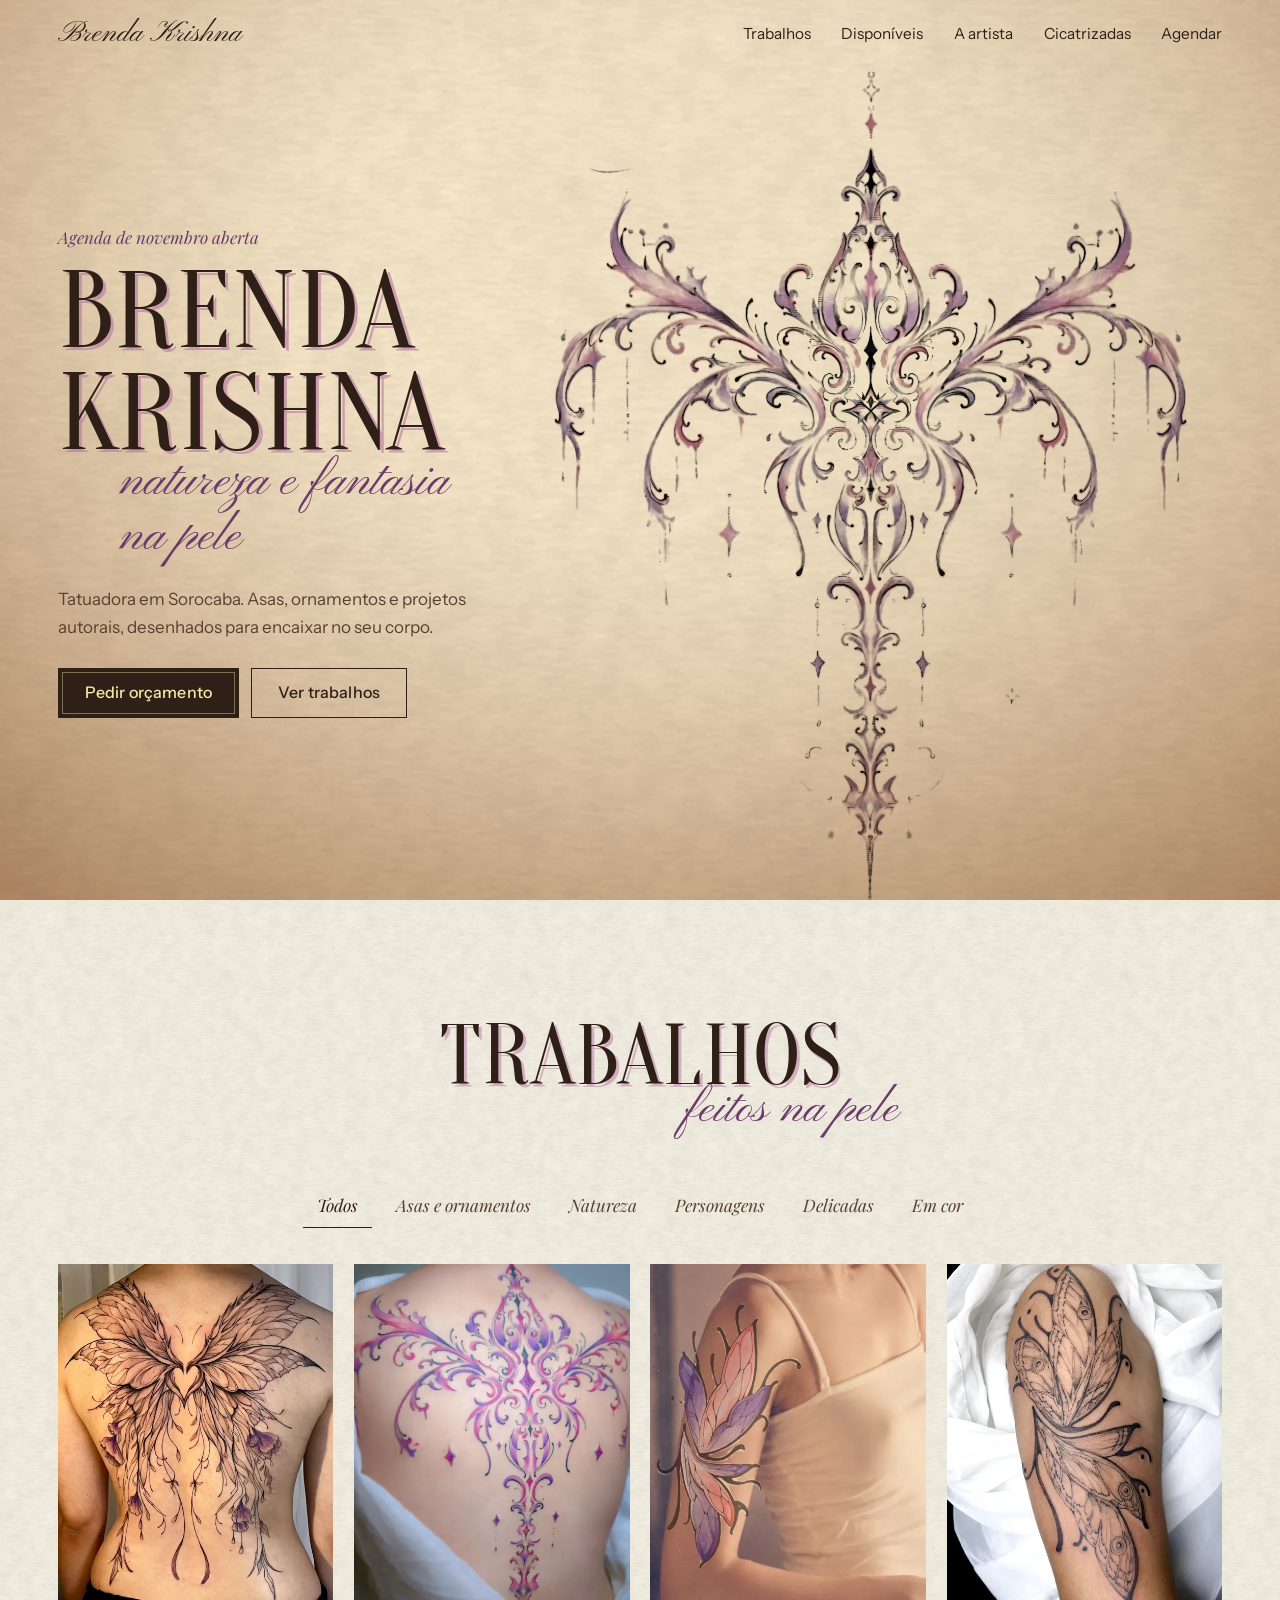
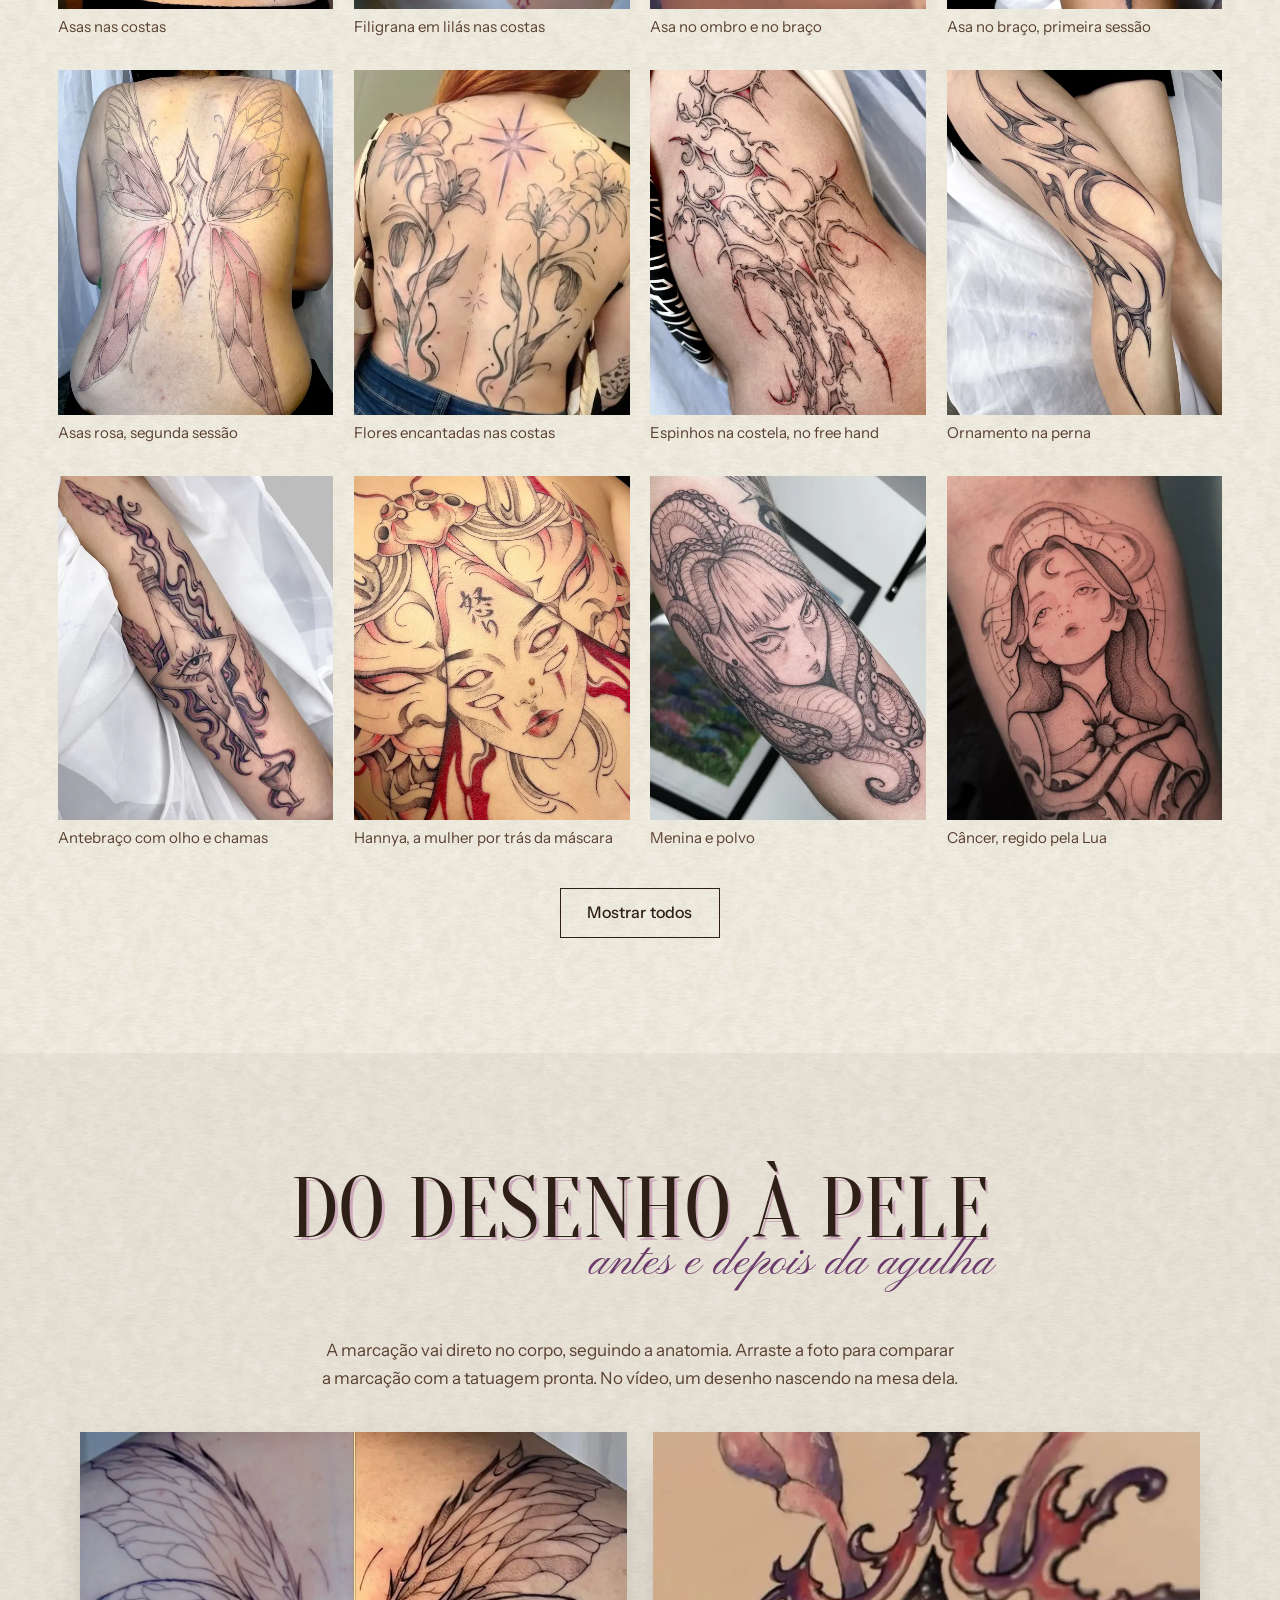
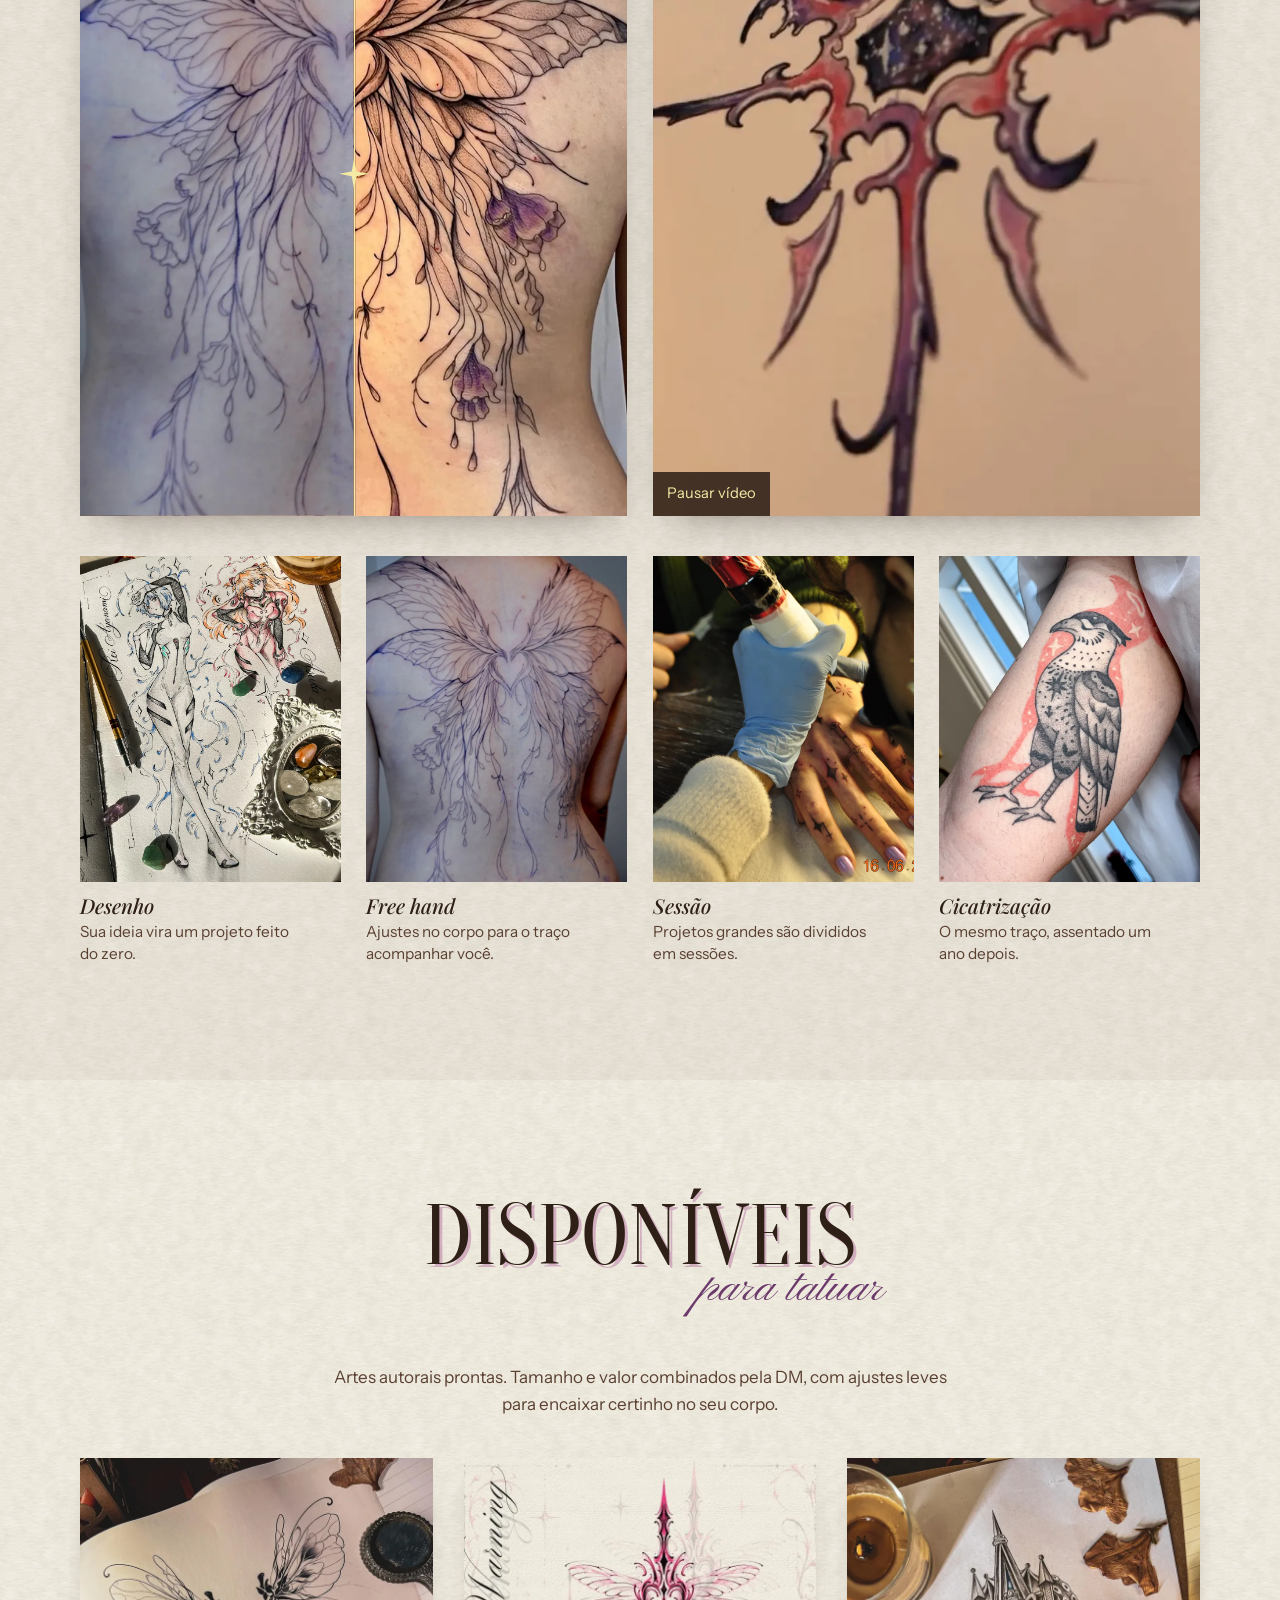
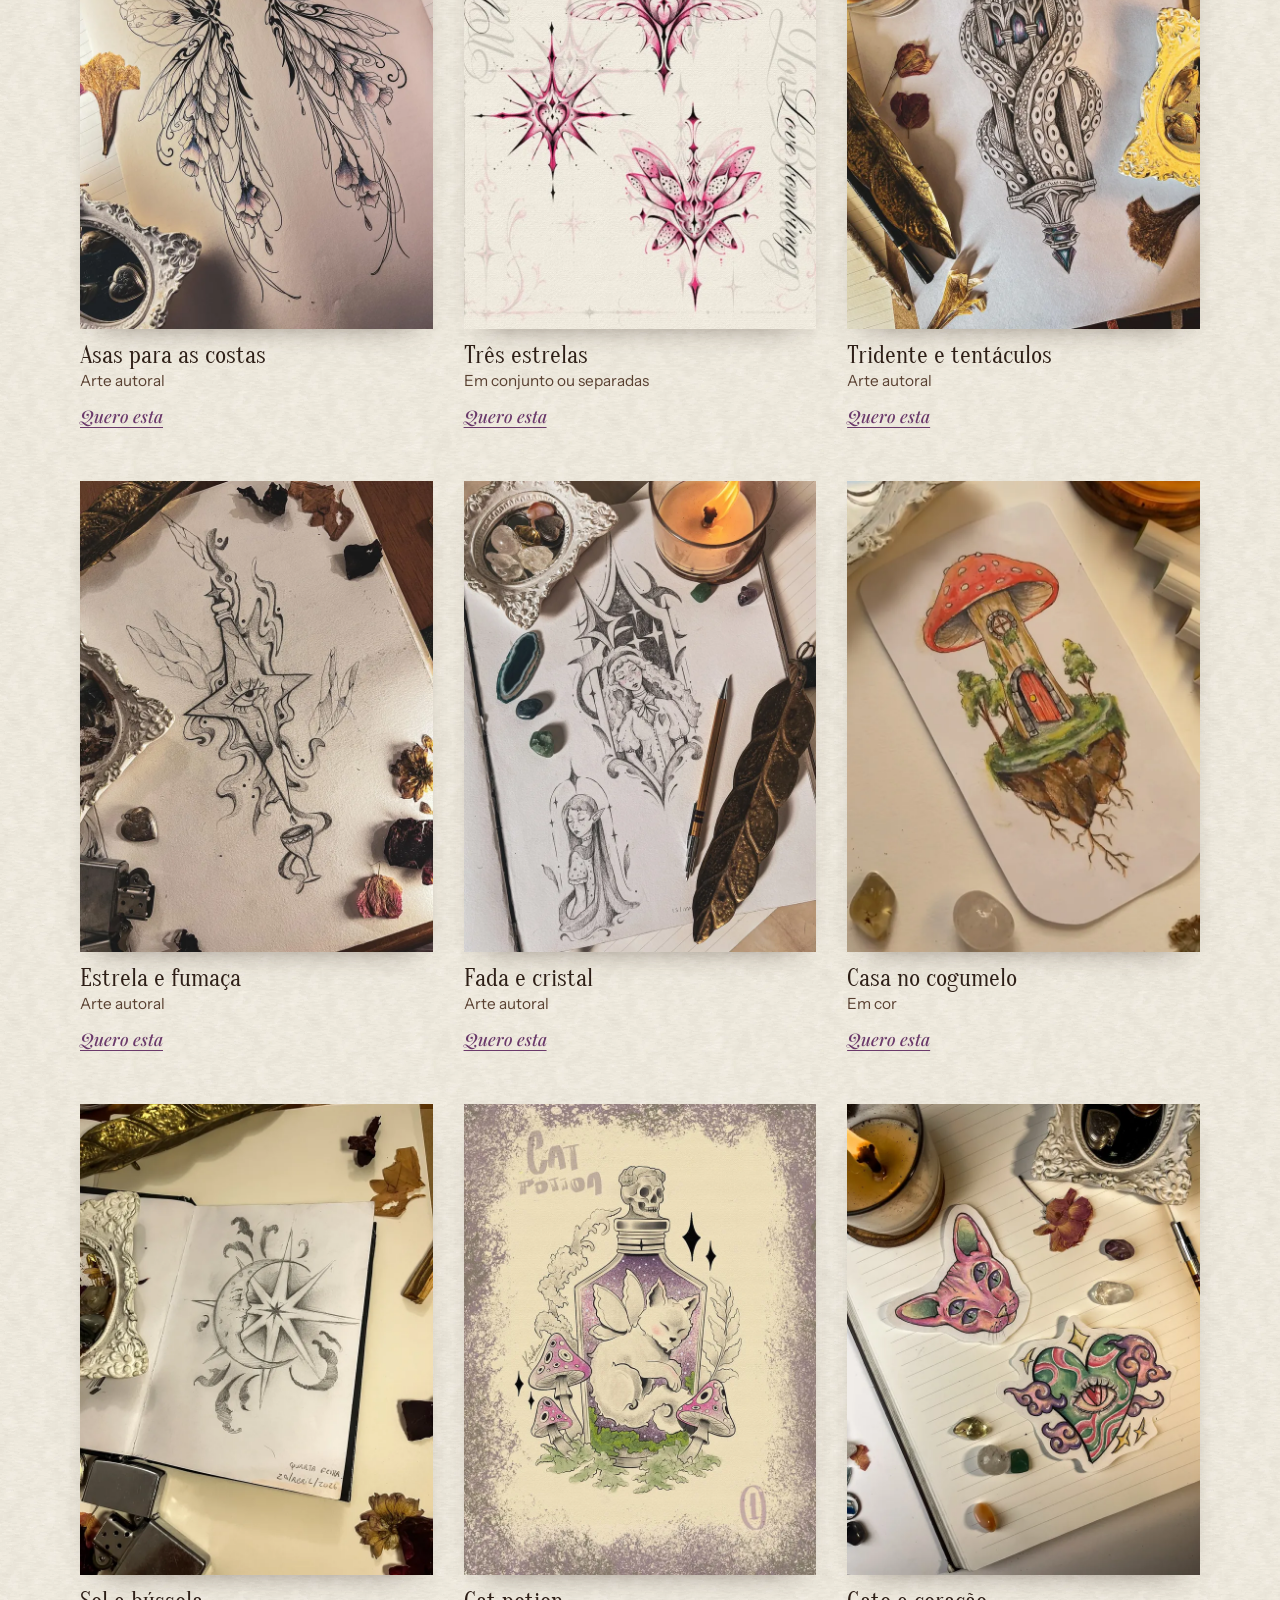
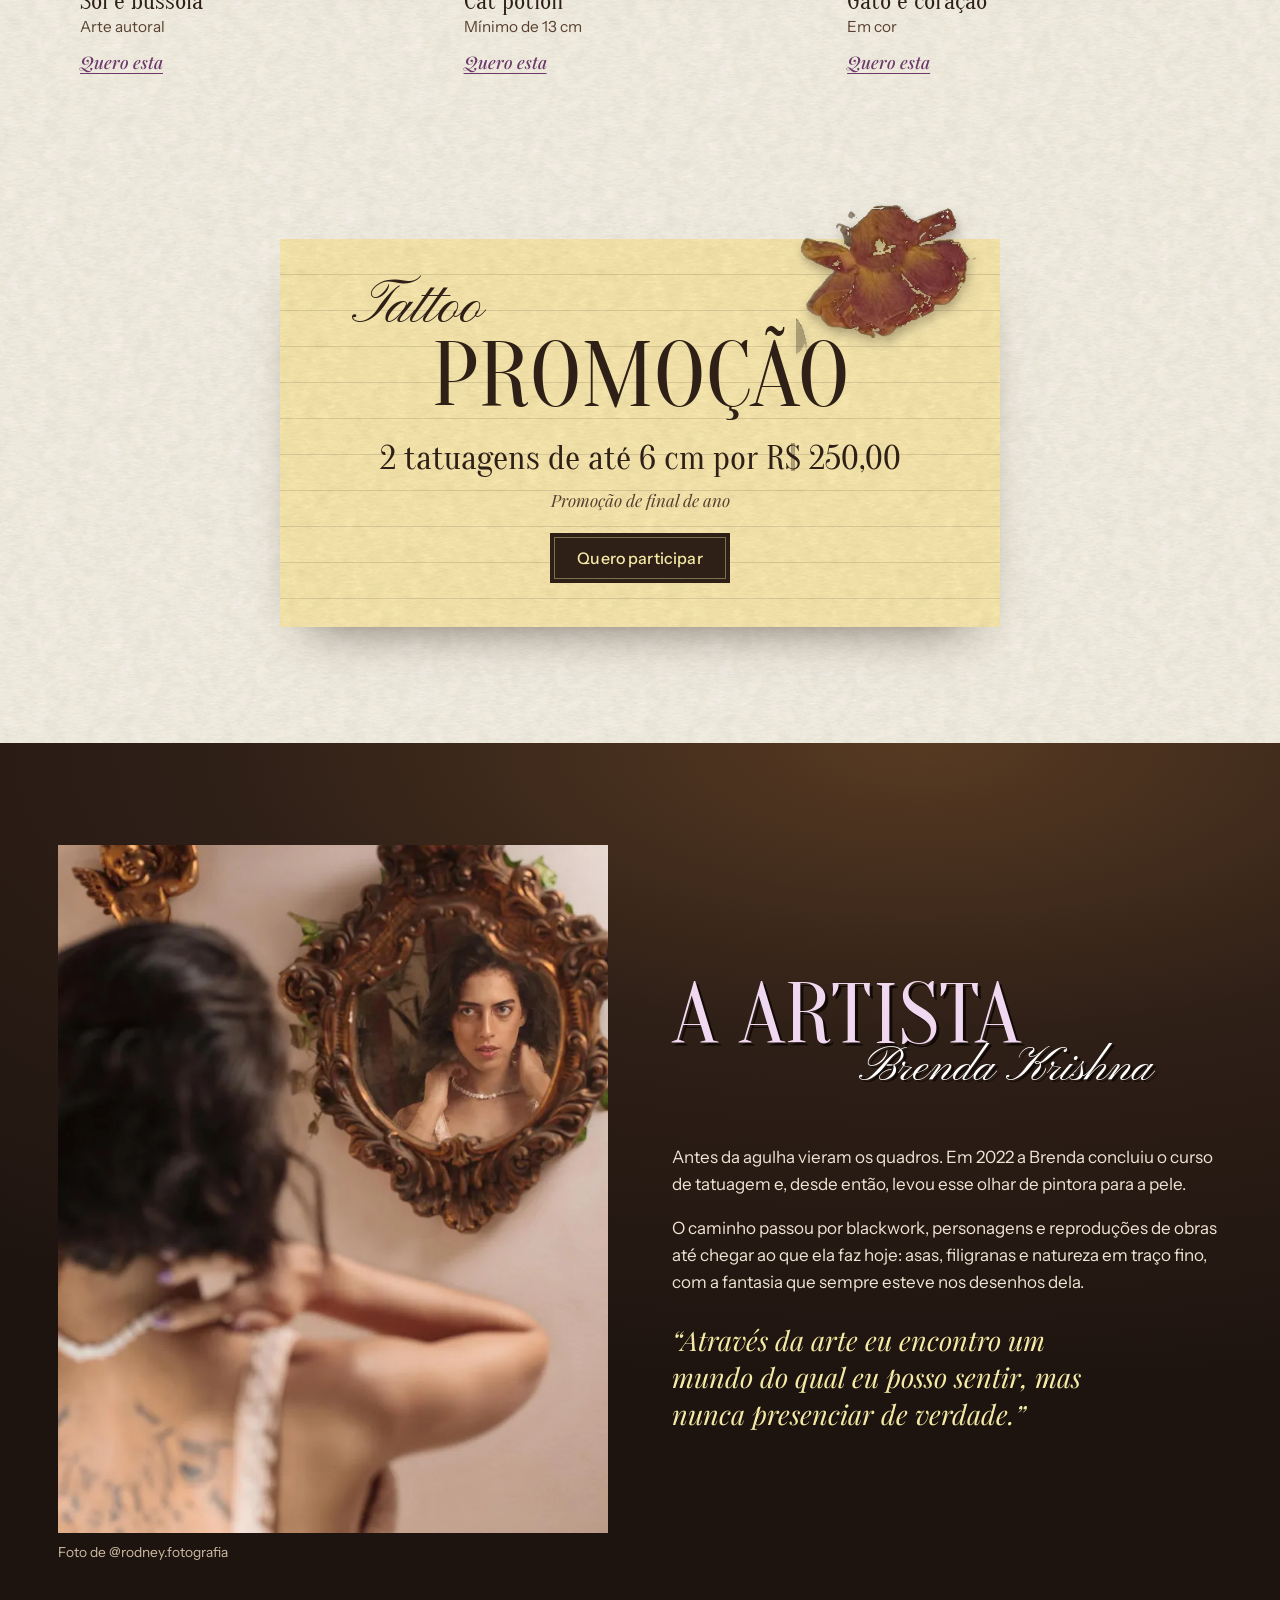
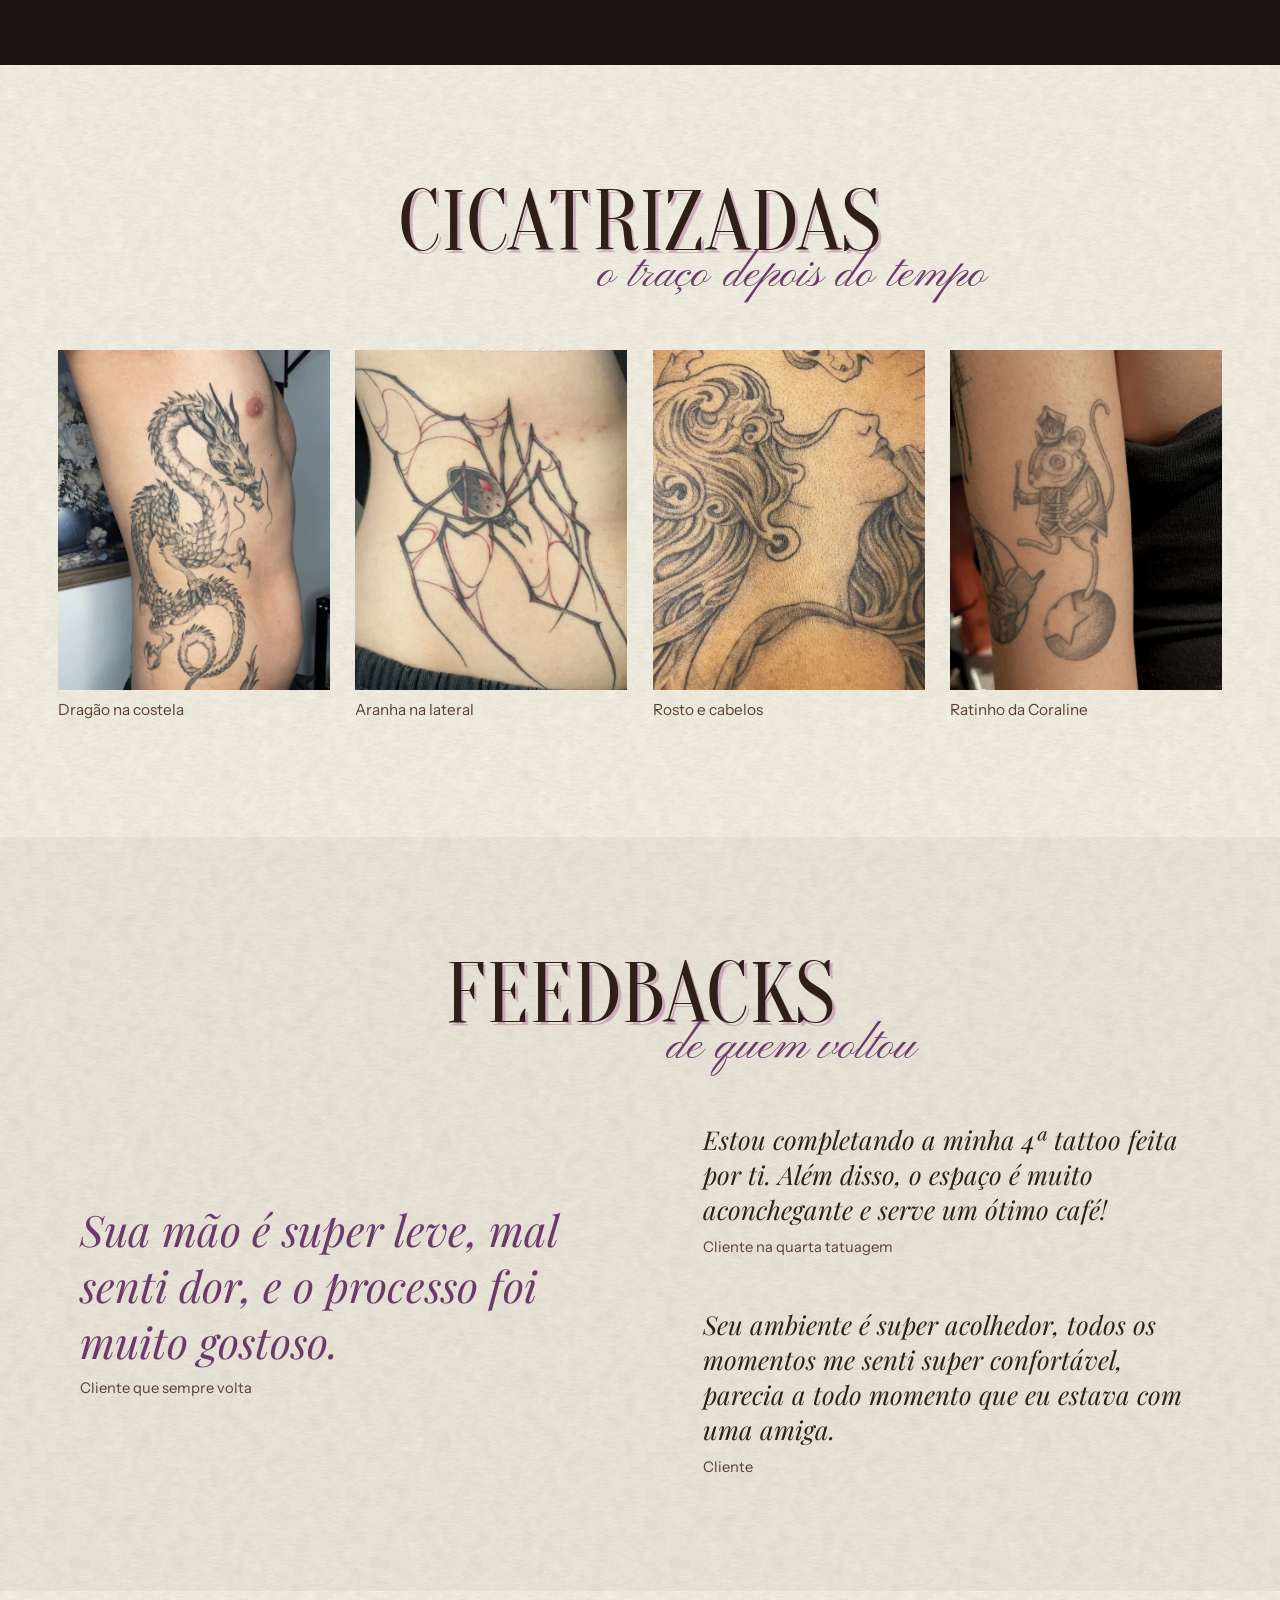
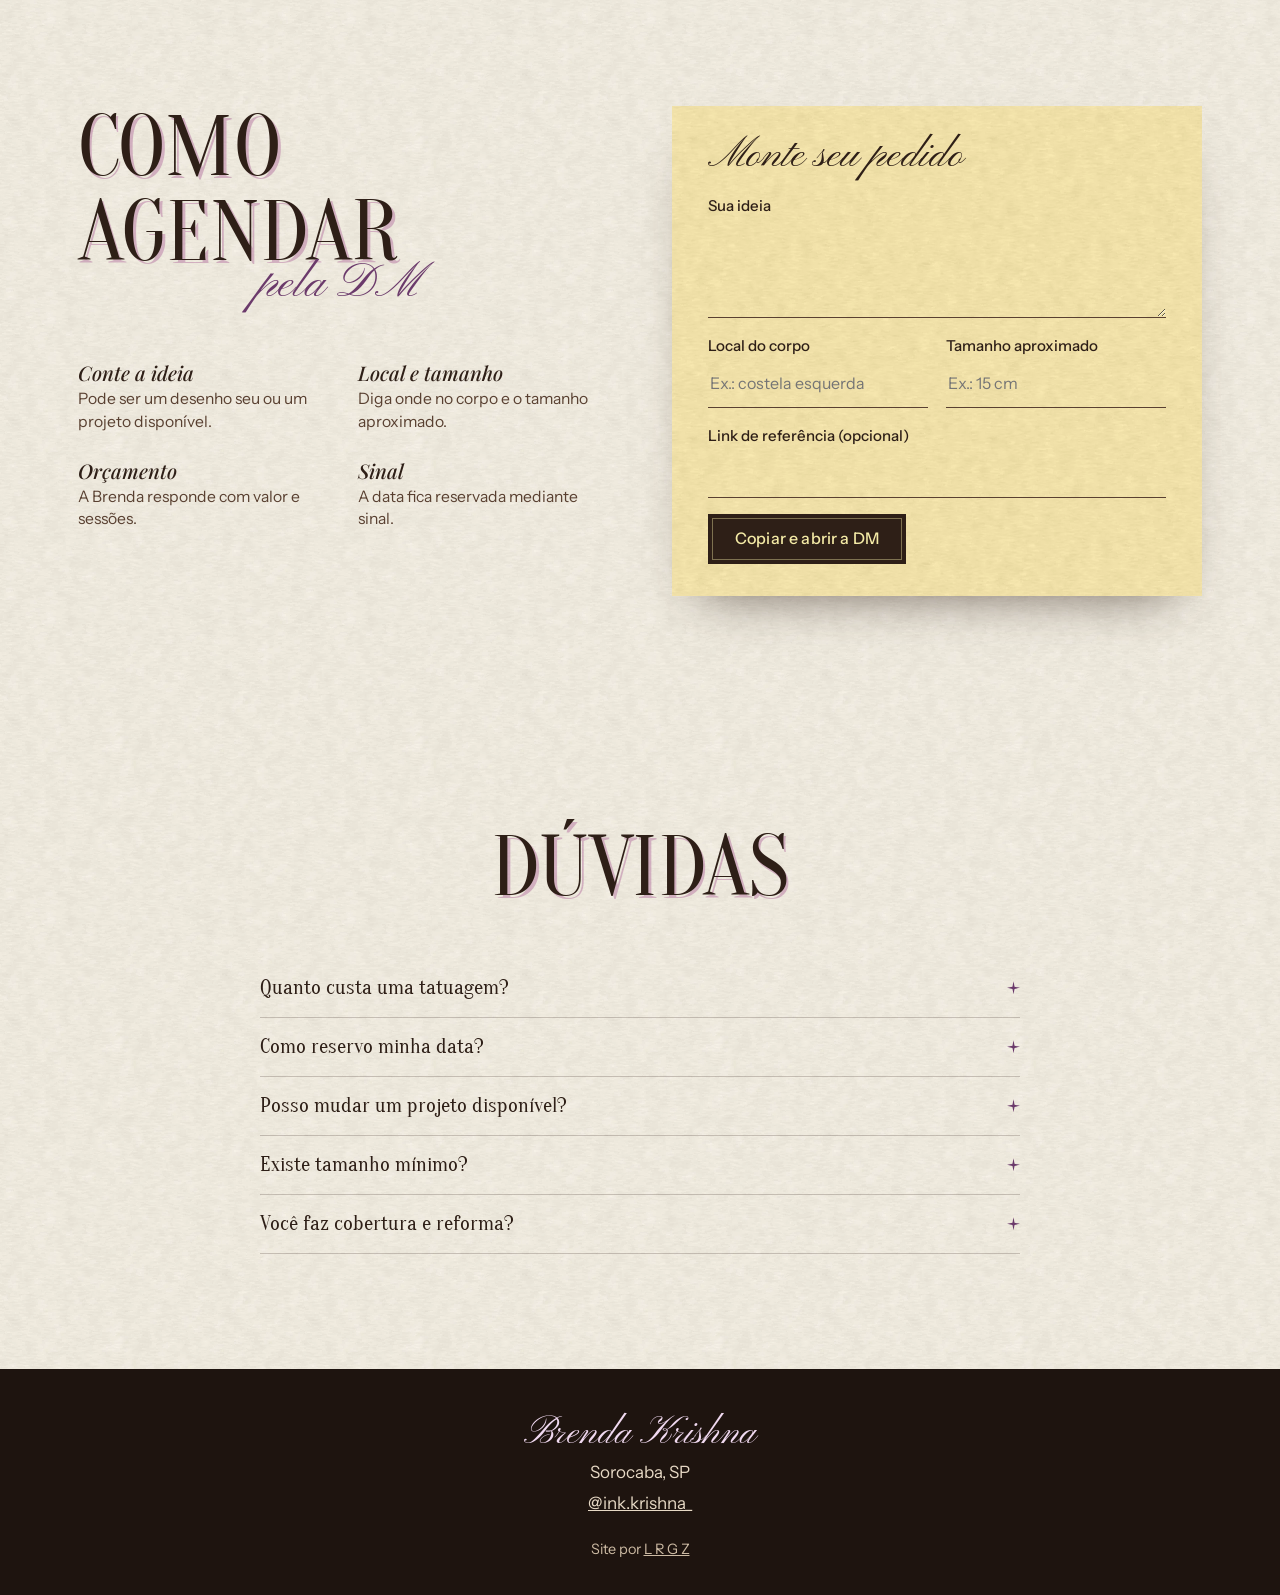
==== commit b3655447: "Remove o Rolo da câmera e alinha Do desenho à pele Comparador e vídeo no mesmo quadro 4:5, alinhados" ====
--- a/index.html
+++ b/index.html
@@ -19,7 +19,7 @@
 <link rel="preload" as="image" href="assets/img/hero-largo.webp" media="(min-aspect-ratio: 1/1)">
 <link rel="preload" as="image" href="assets/img/hero-retrato.webp" media="(max-aspect-ratio: 1/1)">
 <link rel="stylesheet" href="assets/css/fontes.css">
-<link rel="stylesheet" href="assets/css/site.css?v=62738">
+<link rel="stylesheet" href="assets/css/site.css?v=63084">
 <script type="application/ld+json">{"@context":"https://schema.org","@type":"TattooParlor","name":"Brenda Krishna","description":"Tatuagens inspiradas na natureza e na fantasia.","address":{"@type":"PostalAddress","addressLocality":"Sorocaba","addressRegion":"SP","addressCountry":"BR"},"sameAs":["https://www.instagram.com/ink.krishna_/"]}</script>
 </head>
 <body>
@@ -110,7 +110,7 @@
     <span class="compara-linha" aria-hidden="true"></span>
     <input type="range" min="0" max="100" value="50" aria-label="Comparar marcação e tatuagem pronta">
   </div>
-  <figure class="reel"><video src="assets/video/portal.mp4" poster="assets/img/portal.webp" muted loop playsinline preload="none" width="540" height="960" aria-label="Brenda desenha e pinta um ornamento na mesa, à luz do abajur"></video><button class="reel-btn" id="reelBtn" type="button">Pausar vídeo</button></figure>
+  <figure class="reel"><video src="assets/video/portal.mp4" poster="assets/img/portal.webp" muted loop playsinline preload="none" width="720" height="900" aria-label="Brenda desenha e pinta um ornamento na mesa, à luz do abajur"></video><button class="reel-btn" id="reelBtn" type="button">Pausar vídeo</button></figure>
   </div>
   <div class="proc">
     <article><img src="assets/img/proc-1.webp" alt="Folha de desenhos sobre a mesa" width="900" height="1125" loading="lazy"><h3>Desenho</h3><p>Sua ideia vira um projeto feito do zero.</p></article>
@@ -158,23 +158,6 @@
   </div>
 </section>
 
-<section class="rolo" id="rolo">
-  <header class="cab cab-luz"><h2 class="tit">Rolo da câmera</h2><p class="cursiva">entre uma sessão e outra</p></header>
-  <ul class="rolo-faixa" tabindex="0" aria-label="Fotos do dia a dia da Brenda">
-    <li><span class="pola"><img src="assets/img/rolo/01.webp" alt="" width="640" height="800" loading="lazy" decoding="async" draggable="false"></span></li>
-    <li><span class="pola"><img src="assets/img/rolo/02.webp" alt="" width="640" height="800" loading="lazy" decoding="async" draggable="false"></span></li>
-    <li><span class="pola"><img src="assets/img/rolo/03.webp" alt="" width="640" height="800" loading="lazy" decoding="async" draggable="false"></span></li>
-    <li><span class="pola"><img src="assets/img/rolo/04.webp" alt="" width="640" height="800" loading="lazy" decoding="async" draggable="false"></span></li>
-    <li><span class="pola"><img src="assets/img/rolo/05.webp" alt="" width="640" height="800" loading="lazy" decoding="async" draggable="false"></span></li>
-    <li><span class="pola"><img src="assets/img/rolo/06.webp" alt="" width="640" height="800" loading="lazy" decoding="async" draggable="false"></span></li>
-    <li><span class="pola"><img src="assets/img/rolo/07.webp" alt="" width="640" height="800" loading="lazy" decoding="async" draggable="false"></span></li>
-    <li><span class="pola"><img src="assets/img/rolo/08.webp" alt="" width="640" height="800" loading="lazy" decoding="async" draggable="false"></span></li>
-    <li><span class="pola"><img src="assets/img/rolo/09.webp" alt="" width="640" height="800" loading="lazy" decoding="async" draggable="false"></span></li>
-    <li><span class="pola"><img src="assets/img/rolo/10.webp" alt="" width="640" height="800" loading="lazy" decoding="async" draggable="false"></span></li>
-    <li><span class="pola"><img src="assets/img/rolo/11.webp" alt="" width="640" height="800" loading="lazy" decoding="async" draggable="false"></span></li>
-    <li><span class="pola"><img src="assets/img/rolo/12.webp" alt="" width="640" height="800" loading="lazy" decoding="async" draggable="false"></span></li>
-  </ul>
-</section>
 </div>
 
 <section class="sec" id="cicatrizadas">
@@ -244,7 +227,7 @@
   <figure><img id="caixaImg" alt=""><figcaption id="caixaLeg"></figcaption></figure>
   <button class="caixa-n prox" aria-label="Próxima"><span aria-hidden="true">›</span></button>
 </div>
-<script src="assets/js/arte.js?v=62738"></script>
-<script src="assets/js/site.js?v=62738"></script>
+<script src="assets/js/arte.js?v=63084"></script>
+<script src="assets/js/site.js?v=63084"></script>
 </body>
 </html>
--- a/assets/css/site.css
+++ b/assets/css/site.css
@@ -32,8 +32,8 @@
 .cab .cursiva { margin-top: -.34em; padding-left: 26%; }
 .cab-esq { text-align: left; margin-left: 0; }
 .cab-esq .cursiva { padding-left: 34%; }
-.cab-luz .tit, .noite .tit { color: var(--lilas); text-shadow: .035em .035em 0 #120a06; }
-.cab-luz .cursiva, .noite .cursiva { color: #fff; text-shadow: .05em .05em 0 #120a06; }
+.noite .tit { color: var(--lilas); text-shadow: .035em .035em 0 #120a06; }
+.noite .cursiva { color: #fff; text-shadow: .05em .05em 0 #120a06; }
 .intro { max-width: 58ch; margin: 0 auto clamp(24px, 3.4vw, 40px); text-align: center; color: var(--sepia); }
 
 .btn { display: inline-flex; align-items: center; justify-content: center; position: relative; min-height: 50px; padding: 12px 26px; background: var(--tinta); color: var(--manteiga); font: 500 1rem/1.2 var(--corpo); letter-spacing: .01em; text-decoration: none; border: 1px solid var(--tinta); white-space: nowrap; transition: background .32s var(--ease), color .32s var(--ease), transform .32s var(--ease), box-shadow .32s var(--ease); box-shadow: inset 0 0 0 3px var(--tinta), inset 0 0 0 4px rgb(244 234 166 / .4); }
@@ -85,15 +85,21 @@
 .obra p { margin-top: 8px; font-size: .94rem; line-height: 1.3; color: var(--sepia); }
 .mais-wrap { text-align: center; margin-top: clamp(26px, 3.4vw, 40px); }
 
-.dois { display: grid; grid-template-columns: auto auto; justify-content: center; align-items: start; gap: clamp(16px, 2.6vw, 32px); margin-bottom: clamp(36px, 5vw, 64px); }
-.compara { cursor: ew-resize; user-select: none; -webkit-user-select: none; position: relative; width: min(46vw, 560px); aspect-ratio: 4 / 5; overflow: hidden; touch-action: pan-y; box-shadow: 0 18px 40px -22px rgb(46 31 23 / .55); }
+/* as duas peças têm o mesmo quadro 4:5 e o vão central cai no vão dos 4 blocos de baixo */
+.dois, .proc { display: grid; gap: clamp(12px, 2vw, 26px); max-width: 1120px; margin: 0 auto; }
+.dois { grid-template-columns: repeat(2, minmax(0, 1fr)); margin-bottom: clamp(26px, 3.4vw, 40px); }
+.compara, .reel { position: relative; aspect-ratio: 4 / 5; overflow: hidden; box-shadow: 0 18px 40px -22px rgb(46 31 23 / .55); }
+.compara { cursor: ew-resize; touch-action: pan-y; user-select: none; -webkit-user-select: none; }
+.reel video { width: 100%; height: 100%; object-fit: cover; background: #e7d3ae; }
+.reel-btn { position: absolute; left: 0; bottom: 0; min-height: 44px; padding: 0 14px; background: rgb(46 31 23 / .86); color: var(--manteiga); font-size: .92rem; transition: background .3s var(--ease); }
+.reel-btn:hover { background: var(--ameixa); }
 .compara > img, .compara-a img { position: absolute; inset: 0; width: 100%; height: 100%; object-fit: cover; }
 .compara-a { position: absolute; inset: 0; clip-path: inset(0 calc(100% - var(--p)) 0 0); }
 .compara-linha { position: absolute; top: 0; bottom: 0; left: var(--p); width: 1px; background: var(--manteiga); box-shadow: 0 0 0 .5px rgb(46 31 23 / .4); pointer-events: none; }
 .compara-linha::after { content: ''; position: absolute; top: 50%; left: 50%; width: 30px; height: 30px; transform: translate(-50%, -50%); background: var(--manteiga); clip-path: polygon(50% 0, 58% 42%, 100% 50%, 58% 58%, 50% 100%, 42% 58%, 0 50%, 42% 42%); }
 .compara input { position: absolute; inset: 0; width: 100%; height: 100%; margin: 0; opacity: 0; pointer-events: none; }
 .compara:has(input:focus-visible) { outline: 2px solid var(--ameixa); outline-offset: 3px; }
-.proc { display: grid; grid-template-columns: repeat(4, minmax(0, 1fr)); gap: clamp(12px, 2vw, 26px); max-width: 1320px; margin: 0 auto; }
+.proc { grid-template-columns: repeat(4, minmax(0, 1fr)); }
 .proc img { width: 100%; aspect-ratio: 4 / 5; object-fit: cover; }
 .proc h3 { font: italic 500 1.28rem/1.2 var(--italica); margin-top: 12px; }
 .proc p { font-size: .96rem; color: var(--sepia); margin-top: 3px; line-height: 1.4; }
@@ -125,14 +131,6 @@
 .artista-foto figcaption { margin-top: 8px; font-size: .86rem; color: #cdbba4; }
 .artista-txt p { max-width: 54ch; margin-bottom: 1em; }
 .artista-txt blockquote { font: italic 400 clamp(1.3rem, 2.3vw, 1.7rem)/1.36 var(--italica); color: var(--manteiga); margin-top: 26px; max-width: 30ch; }
-.rolo { padding: 0 0 clamp(60px, 8vw, 110px); max-width: 1500px; margin: 0 auto; }
-.rolo-faixa { display: flex; gap: clamp(14px, 2vw, 26px); overflow-x: auto; overflow-y: hidden; scroll-snap-type: x proximity; padding: 8px var(--mar) 18px; scrollbar-width: thin; scrollbar-color: var(--abajur) transparent; -webkit-overflow-scrolling: touch; }
-.rolo-faixa li { flex: 0 0 clamp(190px, 24vw, 280px); scroll-snap-align: center; }
-.pola { display: block; padding: 10px 10px 34px; background: #f5efe6; box-shadow: 0 16px 30px -16px rgb(0 0 0 / .8); }
-.pola img { width: 100%; aspect-ratio: 4 / 5; object-fit: cover; }
-.reel { width: min(25.8vw, 315px); }
-.reel-btn { display: block; min-height: 44px; margin: 6px auto 0; color: var(--sepia); text-decoration: underline; text-underline-offset: 4px; text-decoration-thickness: 1px; }
-.reel video { width: 100%; aspect-ratio: 9 / 16; object-fit: cover; background: #120a06; }
 
 .cic { display: grid; grid-template-columns: repeat(4, minmax(0, 1fr)); gap: clamp(12px, 2vw, 26px); max-width: 1320px; margin: 0 auto; }
 .cic img { width: 100%; aspect-ratio: 4 / 5; object-fit: cover; }
@@ -229,9 +227,7 @@
   .filtro { padding: 6px 9px; font-size: 1rem; }
   .btn { padding: 12px 18px; }
   .linha2 { grid-template-columns: minmax(0, 1fr); }
-  .dois { grid-template-columns: minmax(0, 1fr); }
-  .compara { width: 100%; }
-  .reel { width: min(100%, 300px); margin: 0 auto; }
+  .dois { grid-template-columns: minmax(0, 1fr); gap: 16px; margin-bottom: 16px; }
 }
 @media (max-width: 350px) { .tit { font-size: 2.6rem; } .hero-btns { gap: 8px; } .hero-btns .btn { padding: 10px 12px; font-size: .94rem; } }
 /* celulares baixos: o desenho ocupa a metade de cima, o texto encolhe para caber na de baixo */
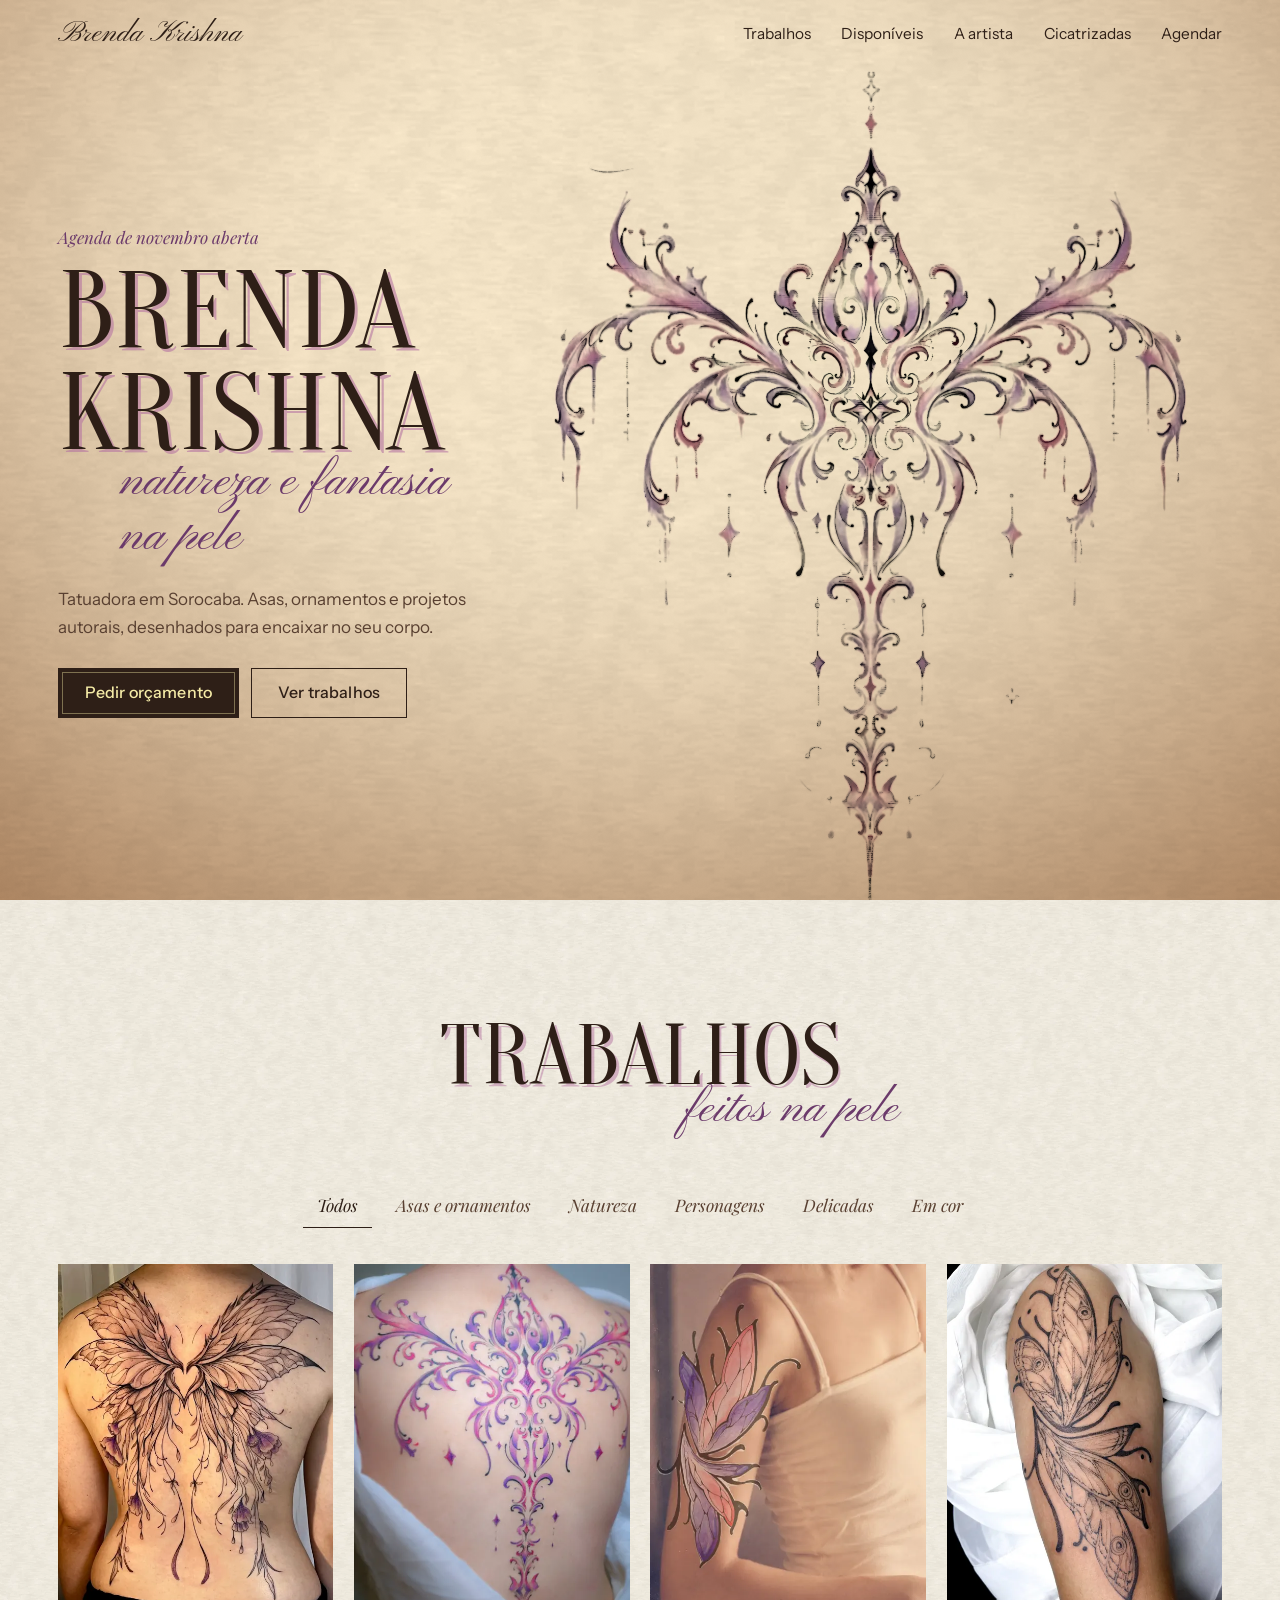
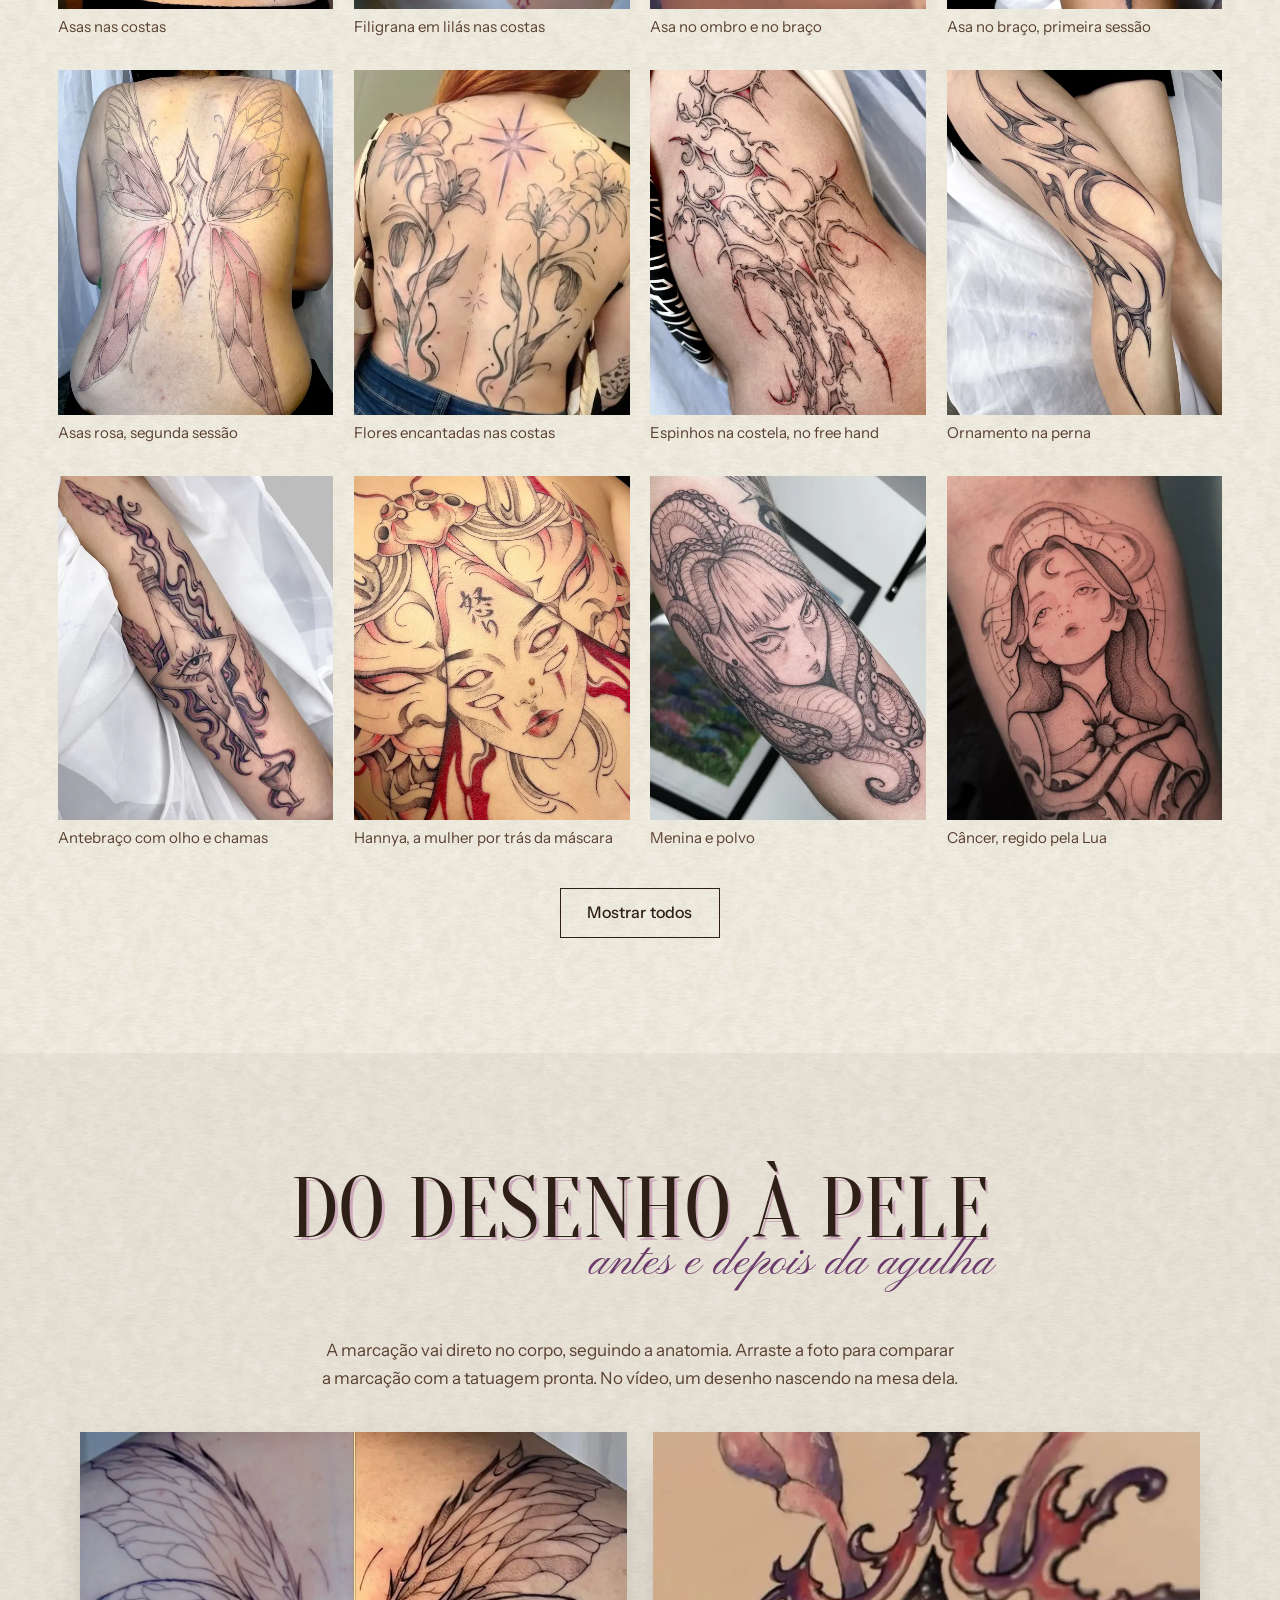
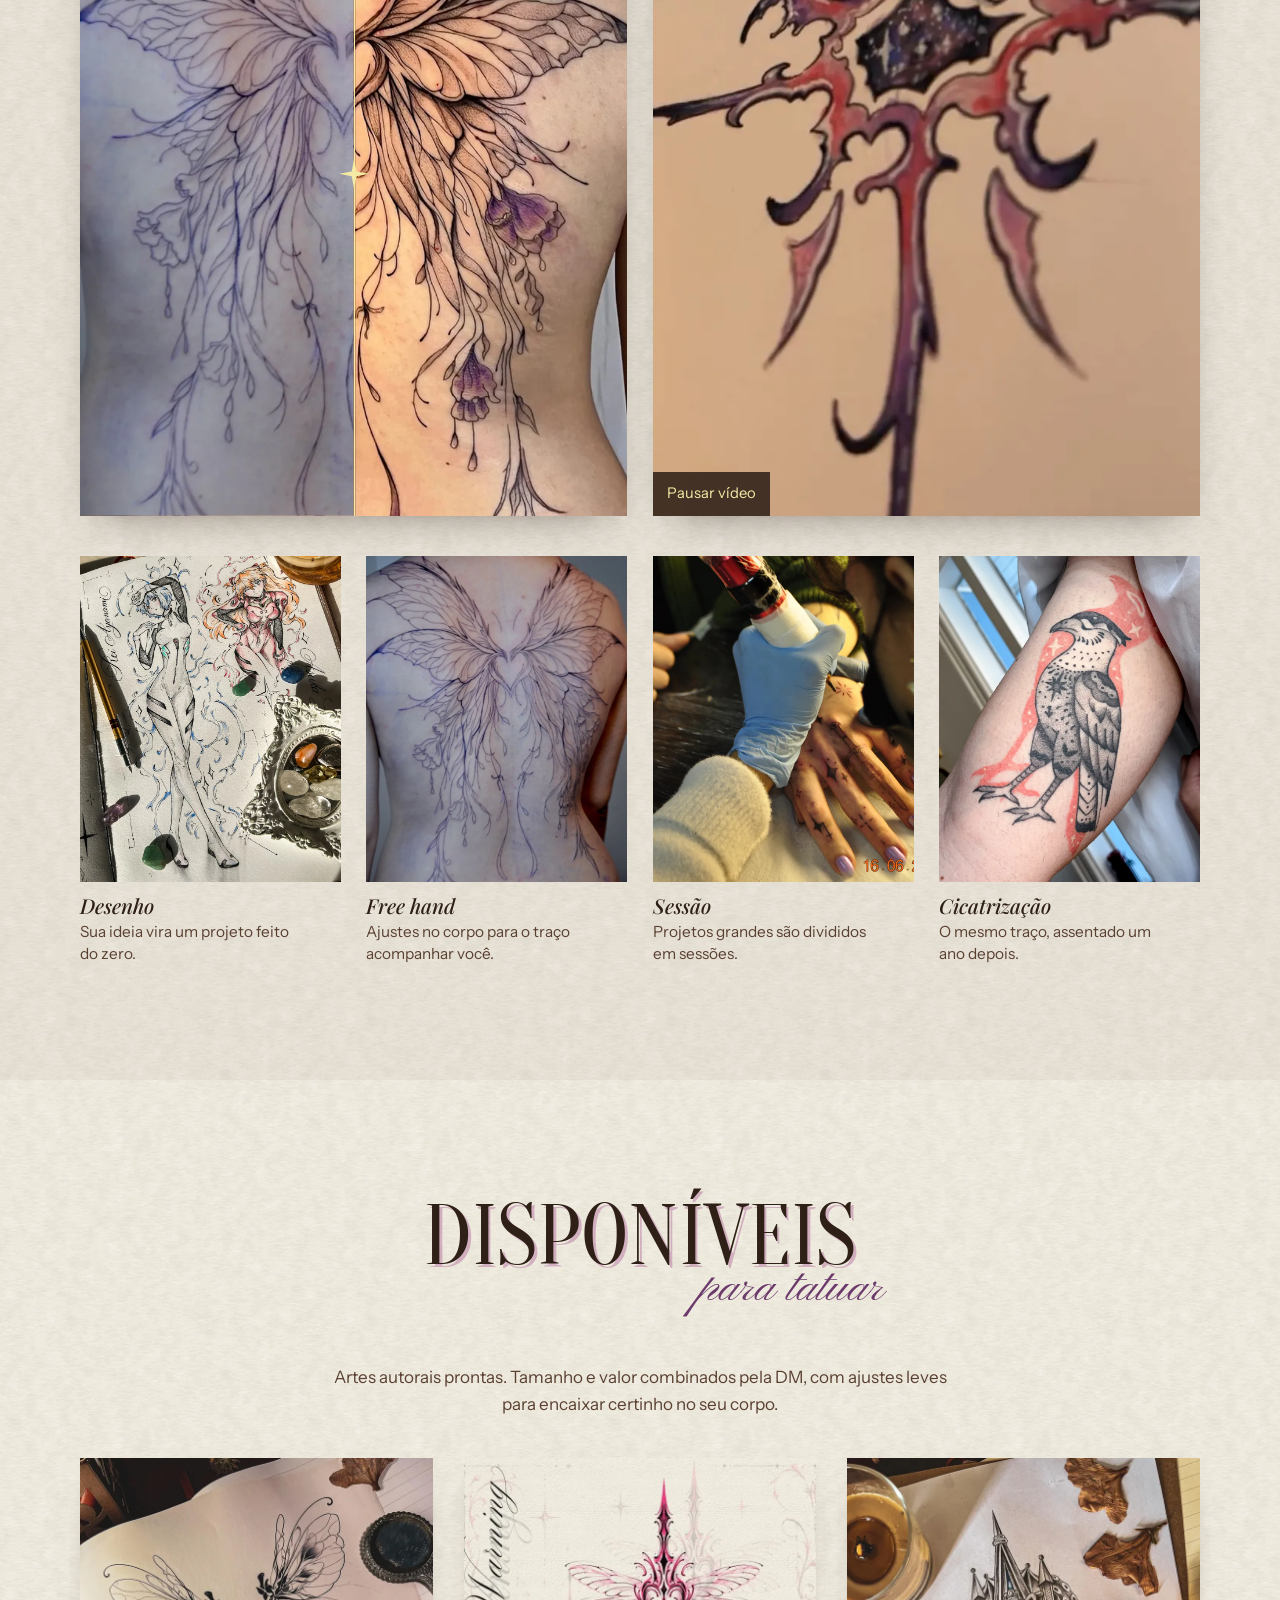
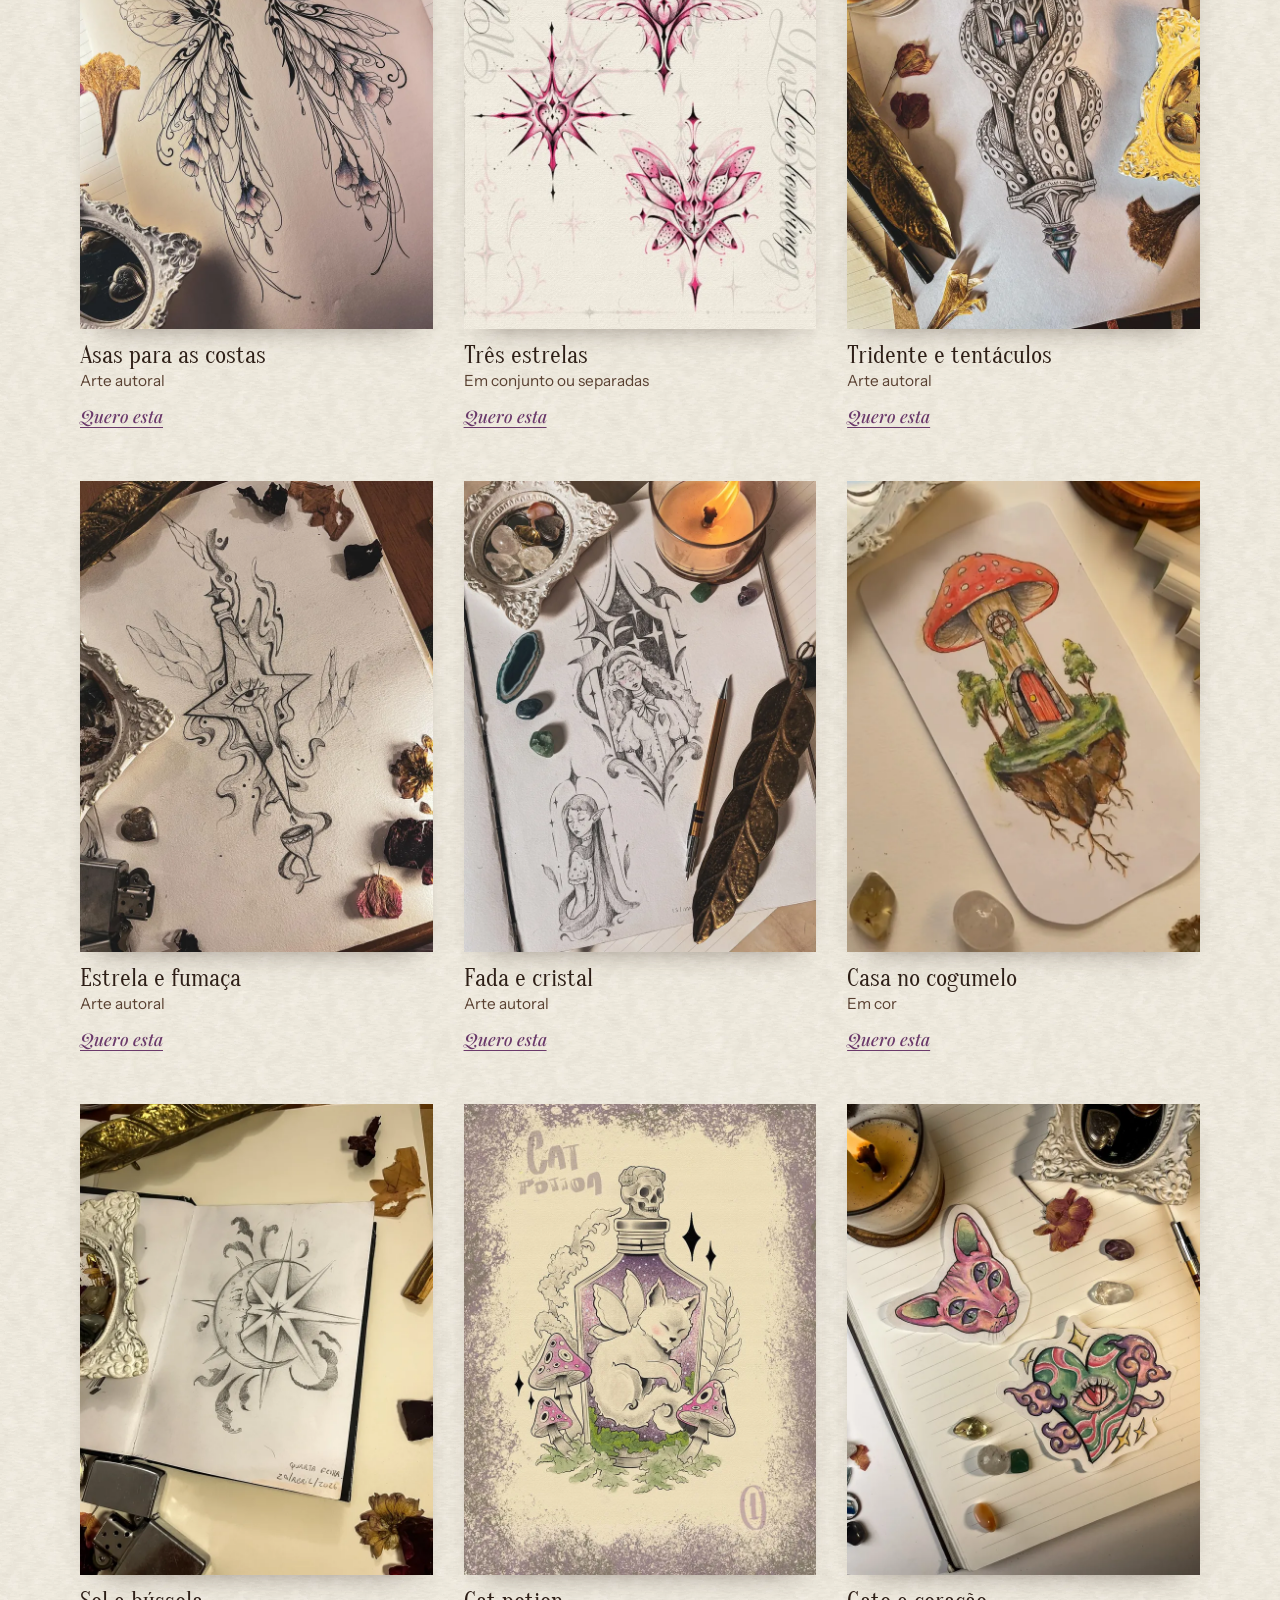
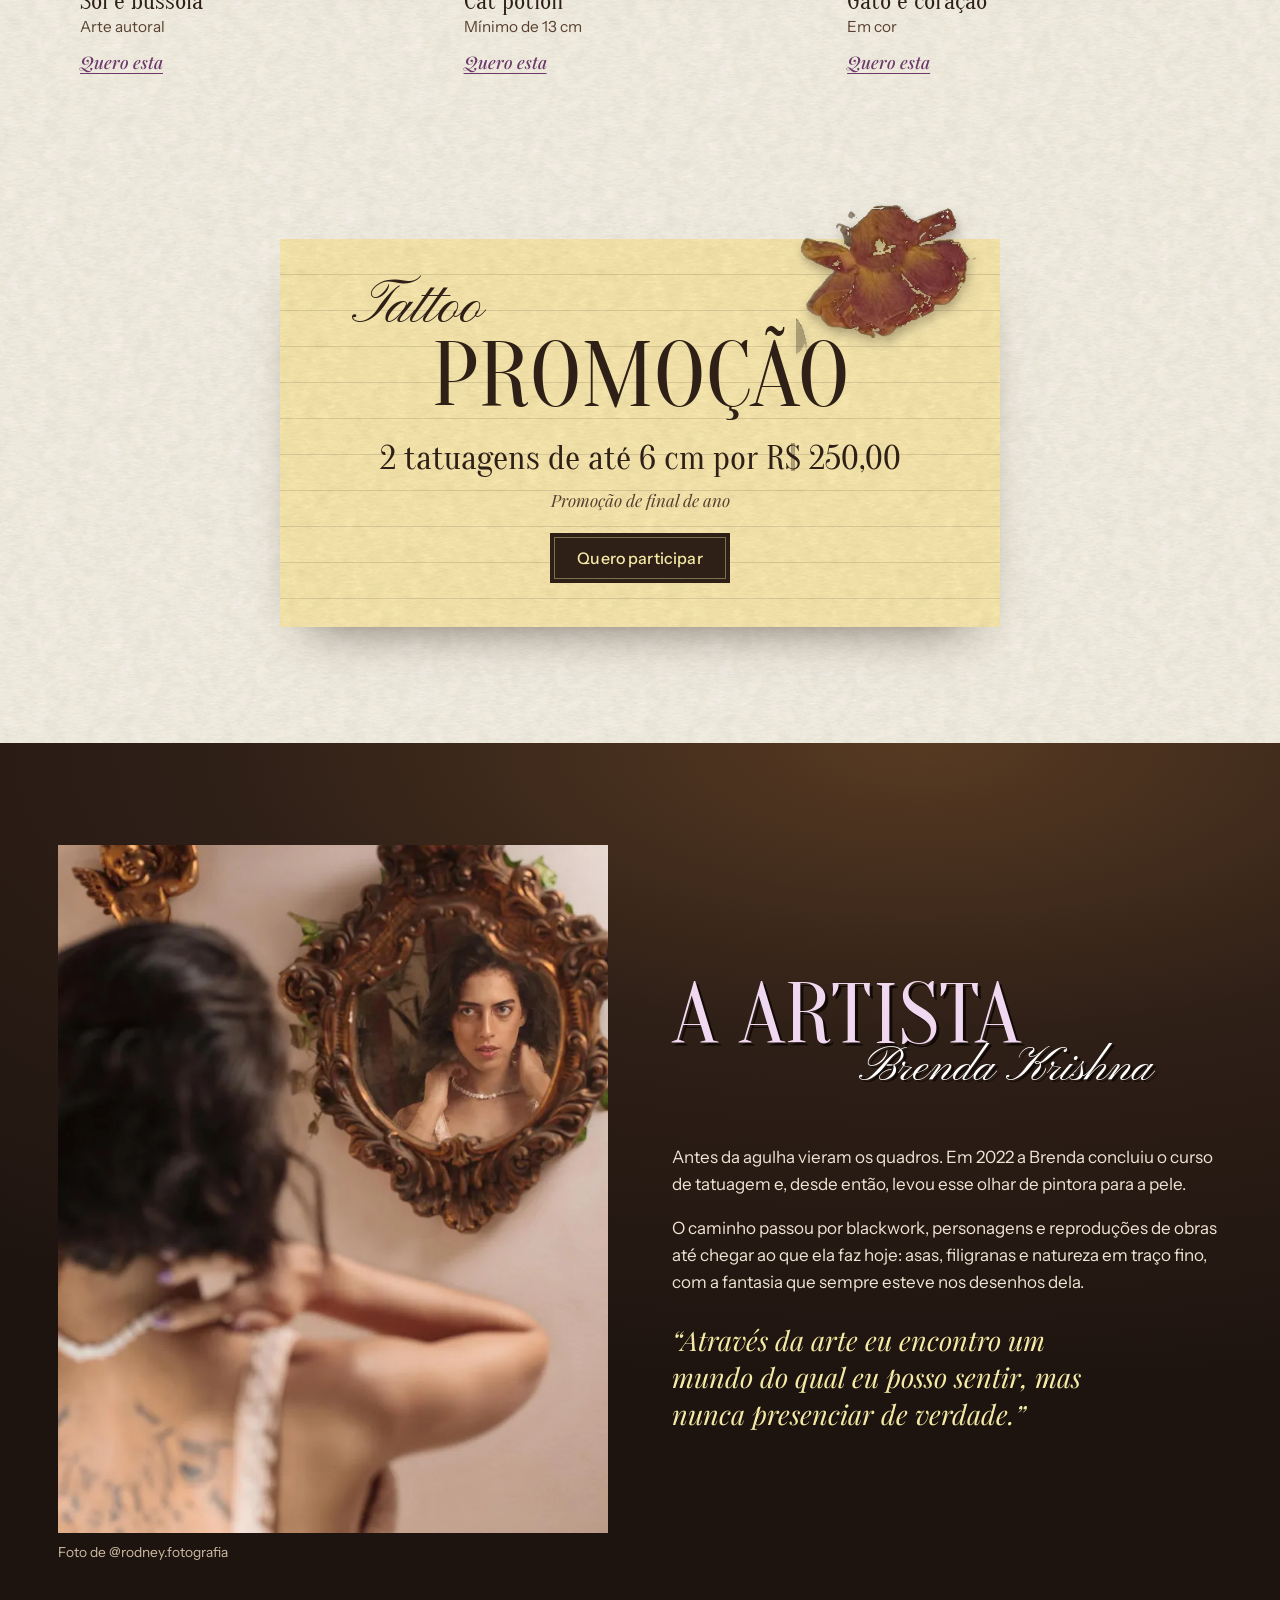
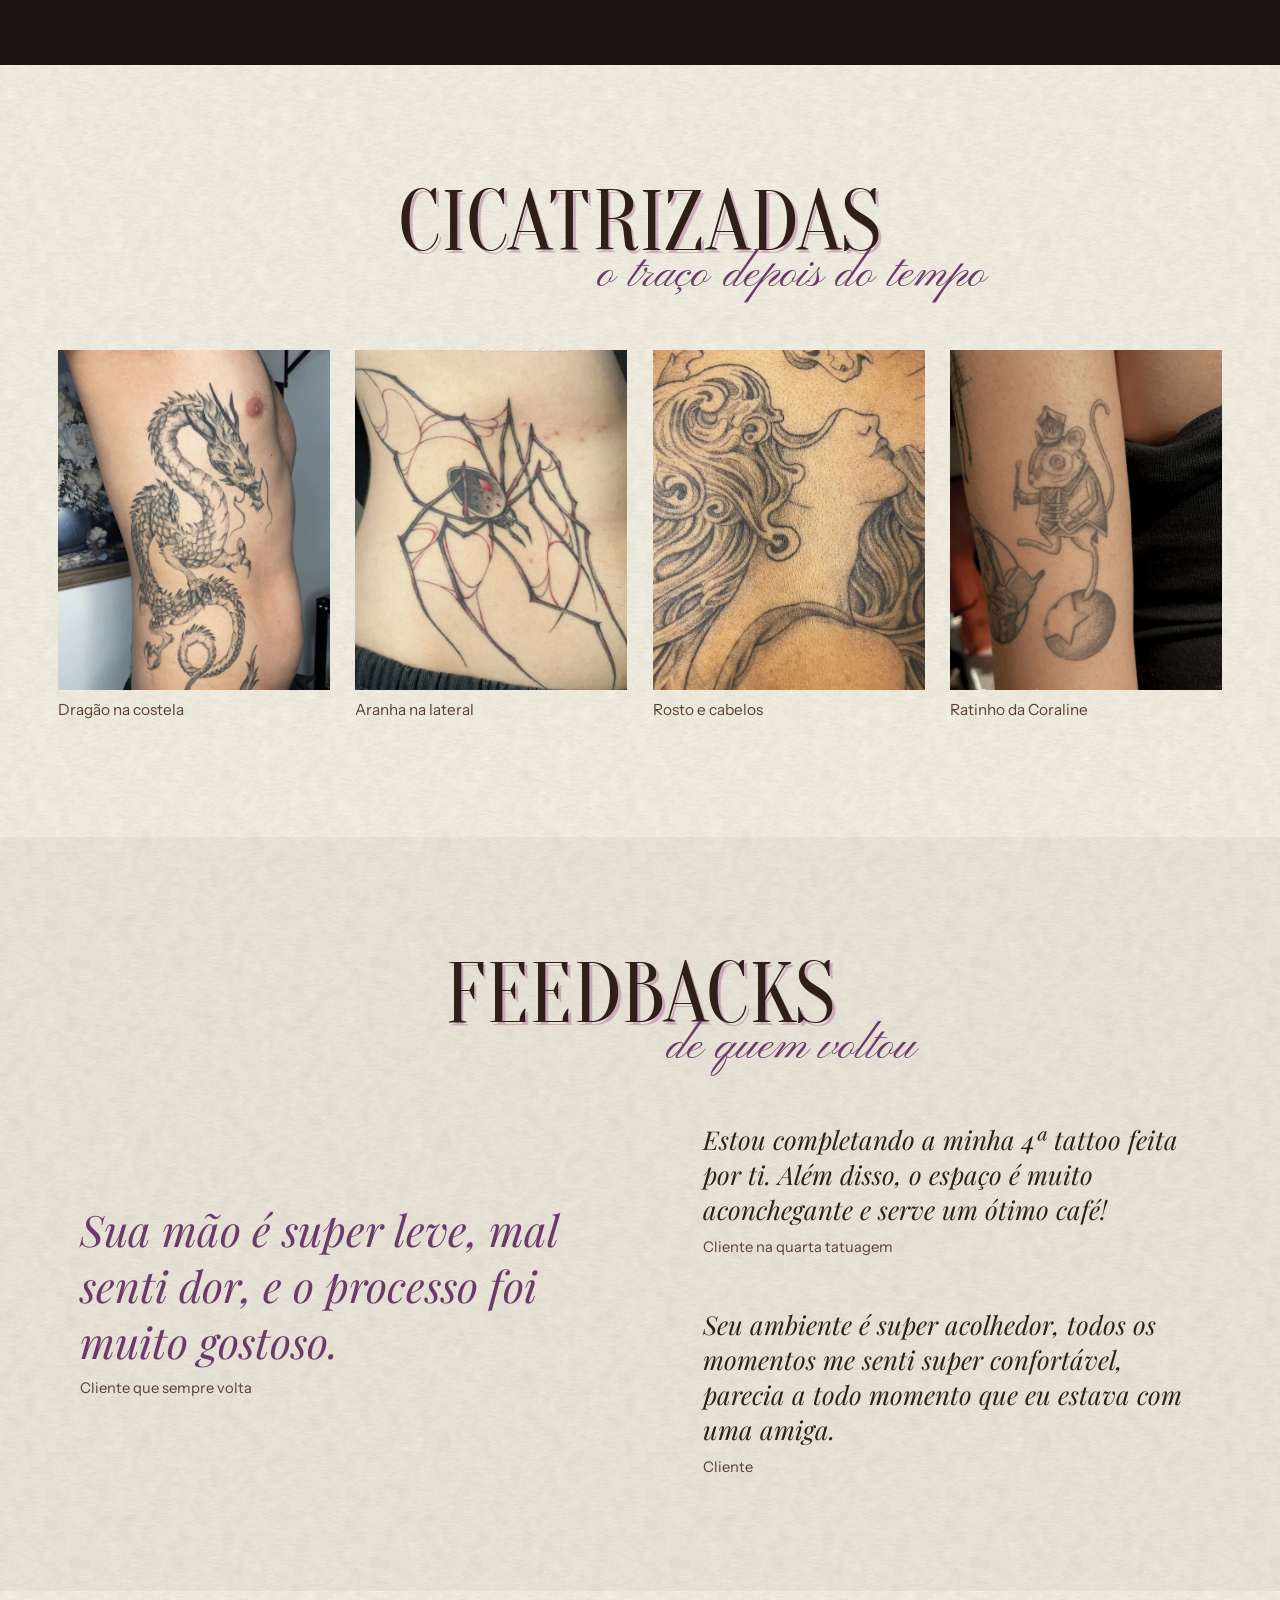
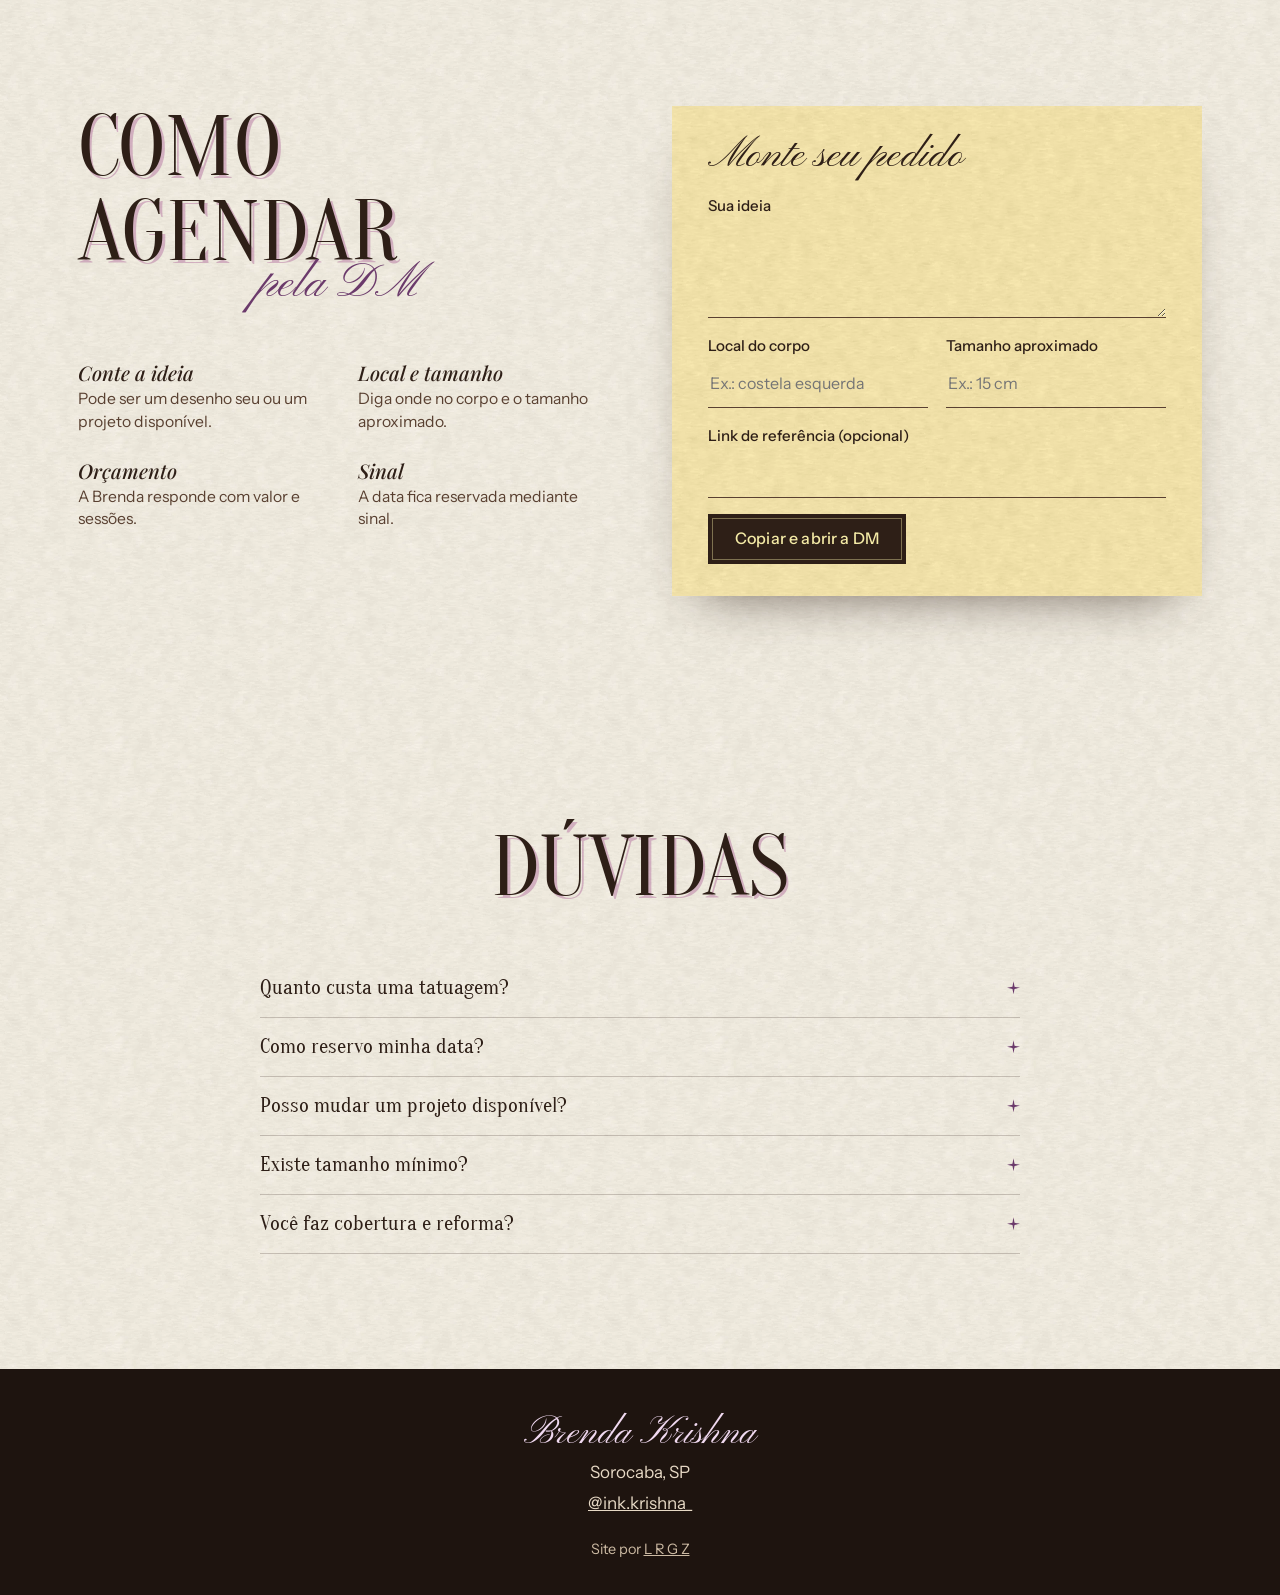
==== commit 514241c9: "Corrige o salto do hero ao abrir Antes a arte abria maior, no pôster 16:9, e encolhia ao trocar para" ====
--- a/index.html
+++ b/index.html
@@ -16,10 +16,12 @@
 <link rel="apple-touch-icon" href="apple-touch-icon.png">
 <link rel="preload" href="assets/fontes/Oranienbaum-normal-400-latin.woff2" as="font" type="font/woff2" crossorigin>
 <link rel="preload" href="assets/fontes/PinyonScript-normal-400-latin.woff2" as="font" type="font/woff2" crossorigin>
-<link rel="preload" as="image" href="assets/img/hero-largo.webp" media="(min-aspect-ratio: 1/1)">
+<link rel="preload" as="image" href="assets/img/hero-papel.webp" media="(min-aspect-ratio: 1/1)">
+<link rel="preload" as="image" href="assets/img/arte-cor.webp" media="(min-aspect-ratio: 1/1) and (min-width: 900px) and (pointer: fine)">
+<link rel="preload" as="image" href="assets/img/arte-mapa.webp" media="(min-aspect-ratio: 1/1) and (min-width: 900px) and (pointer: fine)">
 <link rel="preload" as="image" href="assets/img/hero-retrato.webp" media="(max-aspect-ratio: 1/1)">
 <link rel="stylesheet" href="assets/css/fontes.css">
-<link rel="stylesheet" href="assets/css/site.css?v=63084">
+<link rel="stylesheet" href="assets/css/site.css?v=63681">
 <script type="application/ld+json">{"@context":"https://schema.org","@type":"TattooParlor","name":"Brenda Krishna","description":"Tatuagens inspiradas na natureza e na fantasia.","address":{"@type":"PostalAddress","addressLocality":"Sorocaba","addressRegion":"SP","addressCountry":"BR"},"sameAs":["https://www.instagram.com/ink.krishna_/"]}</script>
 </head>
 <body>
@@ -41,7 +43,7 @@
 <main>
 <section class="hero" id="inicio">
   <div class="hero-fundo" id="heroFundo" aria-hidden="true">
-    <picture><source media="(max-aspect-ratio: 1/1)" srcset="assets/img/hero-retrato.webp"><img id="heroPoster" src="assets/img/hero-largo.webp" alt="" width="1920" height="1080" fetchpriority="high"></picture>
+    <picture><source media="(max-aspect-ratio: 1/1)" srcset="assets/img/hero-retrato.webp"><img id="heroPoster" src="assets/img/hero-papel.webp" alt="" width="1920" height="1080" fetchpriority="high"></picture>
   </div>
   <div class="hero-txt">
     <p class="hero-agenda">Agenda de novembro aberta</p>
@@ -227,7 +229,7 @@
   <figure><img id="caixaImg" alt=""><figcaption id="caixaLeg"></figcaption></figure>
   <button class="caixa-n prox" aria-label="Próxima"><span aria-hidden="true">›</span></button>
 </div>
-<script src="assets/js/arte.js?v=63084"></script>
-<script src="assets/js/site.js?v=63084"></script>
+<script src="assets/js/arte.js?v=63681"></script>
+<script src="assets/js/site.js?v=63681"></script>
 </body>
 </html>
--- a/assets/css/site.css
+++ b/assets/css/site.css
@@ -61,6 +61,18 @@
 .hero { position: relative; min-height: 100vh; min-height: 100svh; display: flex; align-items: center; padding: 84px var(--mar) 40px; isolation: isolate; overflow: hidden; background: #d9c6a4; }
 .hero-fundo { position: absolute; inset: 0; z-index: -1; }
 .hero-fundo img, .hero-fundo canvas, .hero-fundo video { position: absolute; inset: 0; width: 100%; height: 100%; object-fit: cover; object-position: 50% 0; }
+/* deitado: arte com 94% da altura e centro em 68% da largura em qualquer proporção, igual ao posArte do site.js.
+   O quadro 16:9 acompanha a altura; em tela mais larga as sobras são o papel, com a borda do vídeo esmaecida */
+@media (min-aspect-ratio: 1/1) {
+  .hero-fundo { container-type: size; background: url(../img/hero-papel.webp) center / 100% 100%; }
+  .hero-fundo img { object-fit: fill; }
+  @supports (width: 1cqh) {
+    .hero-fundo video, .hero-fundo img.geo { inset: 0 auto auto calc(.68 * (100cqw - 177.78cqh)); width: 177.78cqh; max-width: none; height: 100cqh; object-fit: fill; }
+  }
+}
+@media (min-aspect-ratio: 16/9) {
+  .hero-fundo video, .hero-fundo img.geo { -webkit-mask-image: linear-gradient(90deg, transparent, #000 12%, #000 88%, transparent); mask-image: linear-gradient(90deg, transparent, #000 12%, #000 88%, transparent); }
+}
 .hero-fundo canvas, .hero-fundo video { opacity: 0; transition: opacity .5s linear; }
 .hero-fundo canvas.on, .hero-fundo video.on { opacity: 1; }
 .hero-txt { width: min(44%, 560px); }
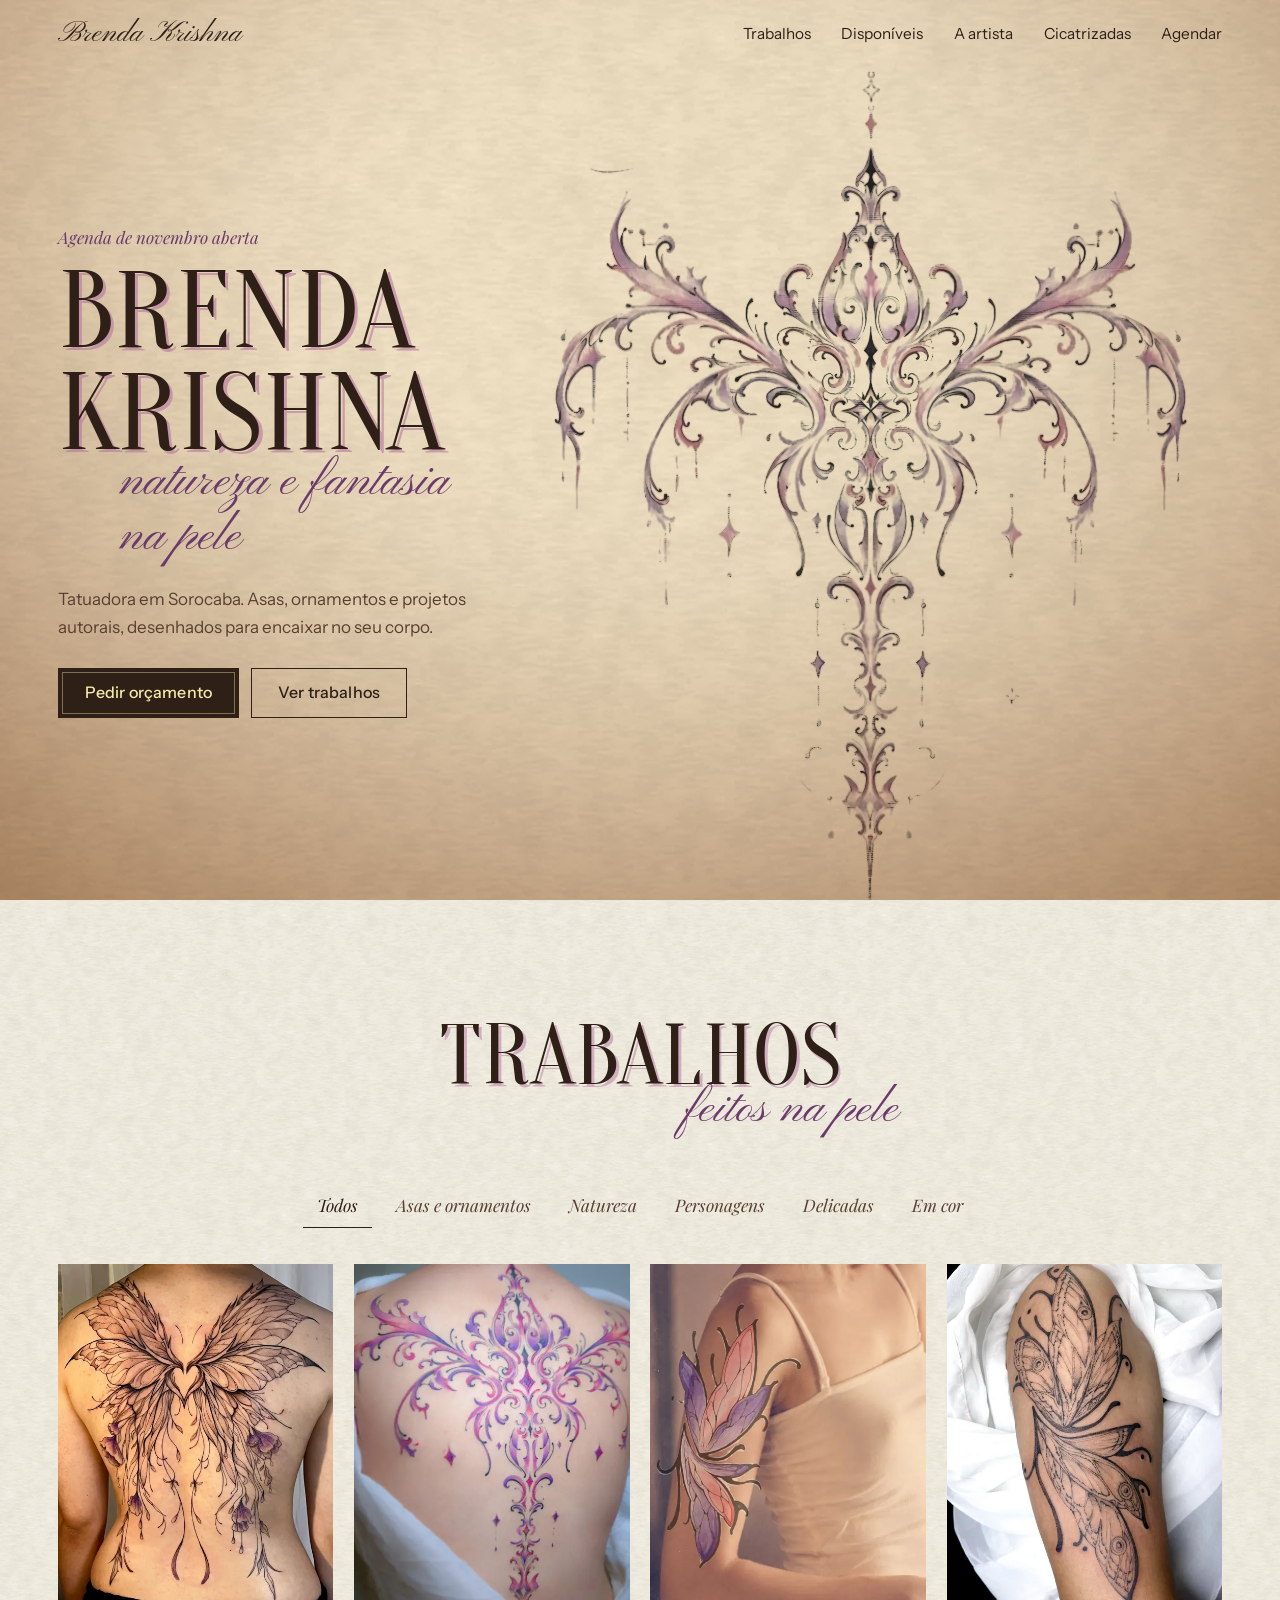
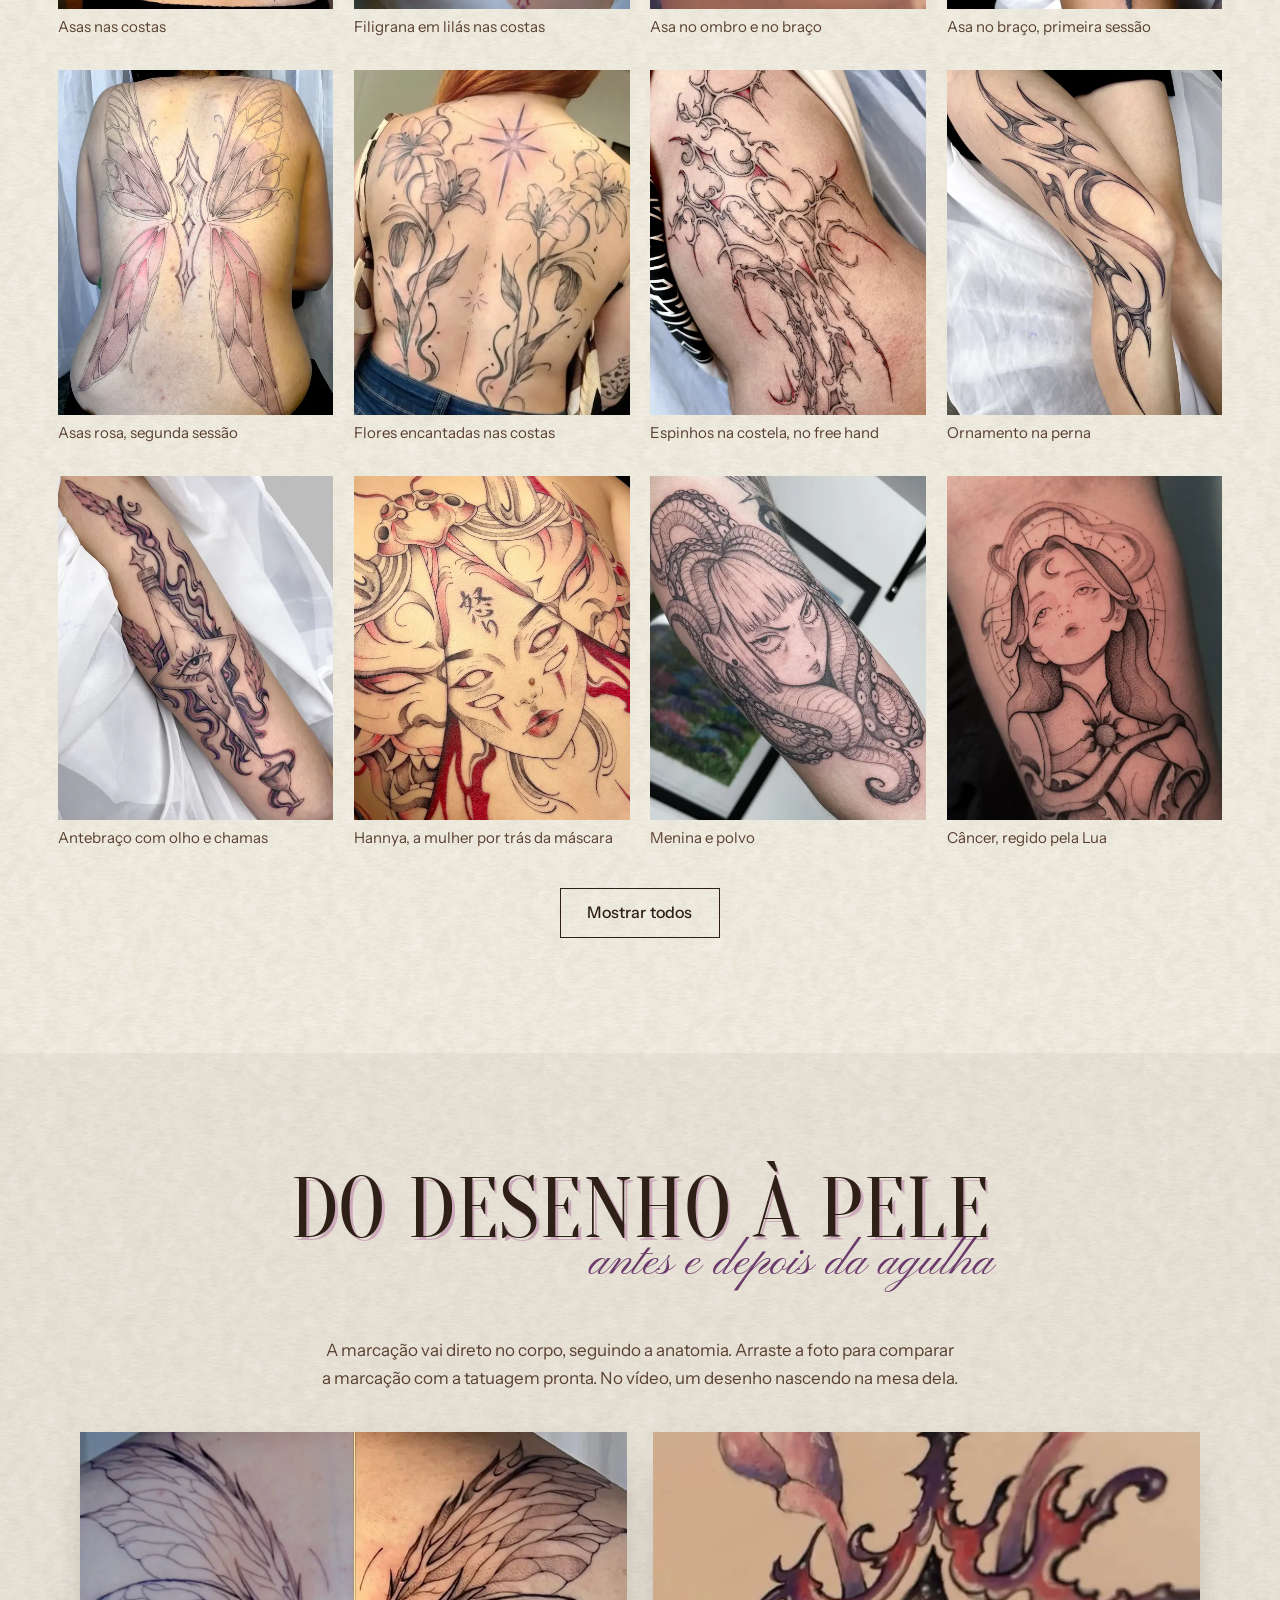
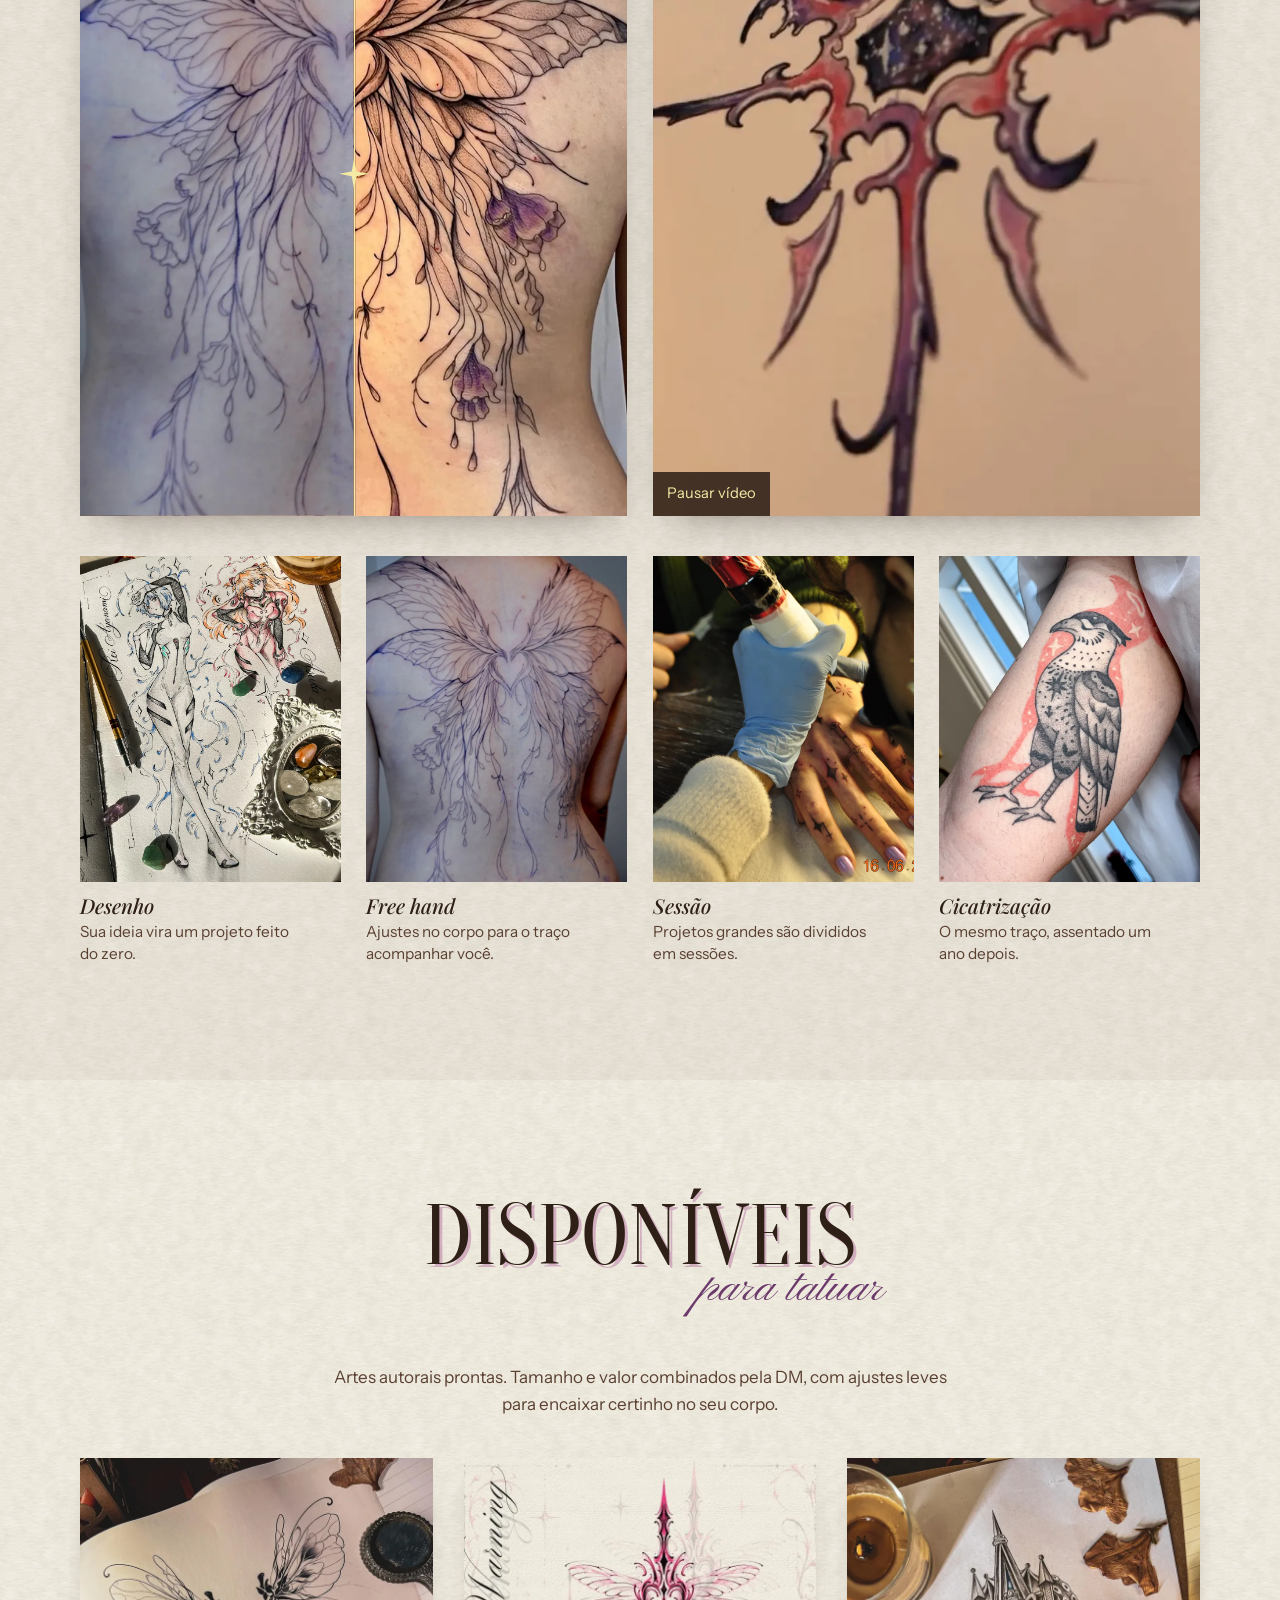
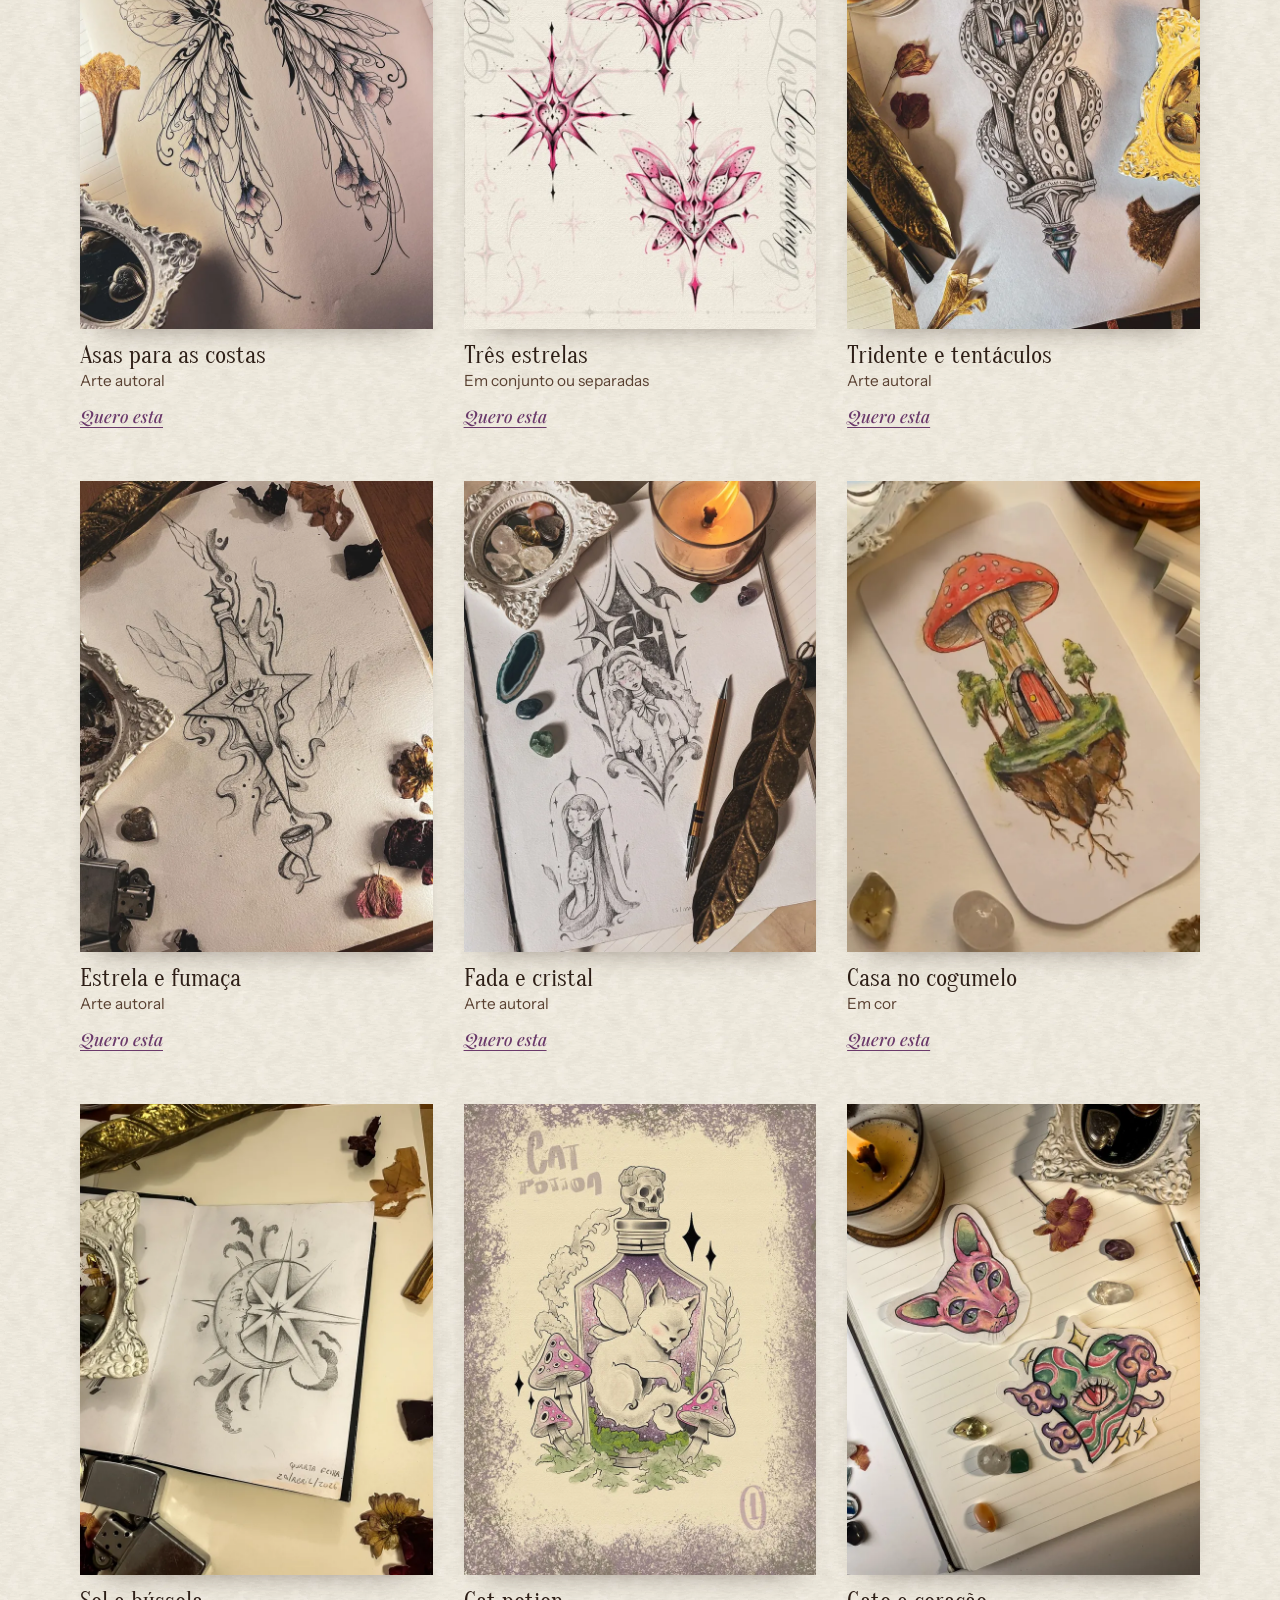
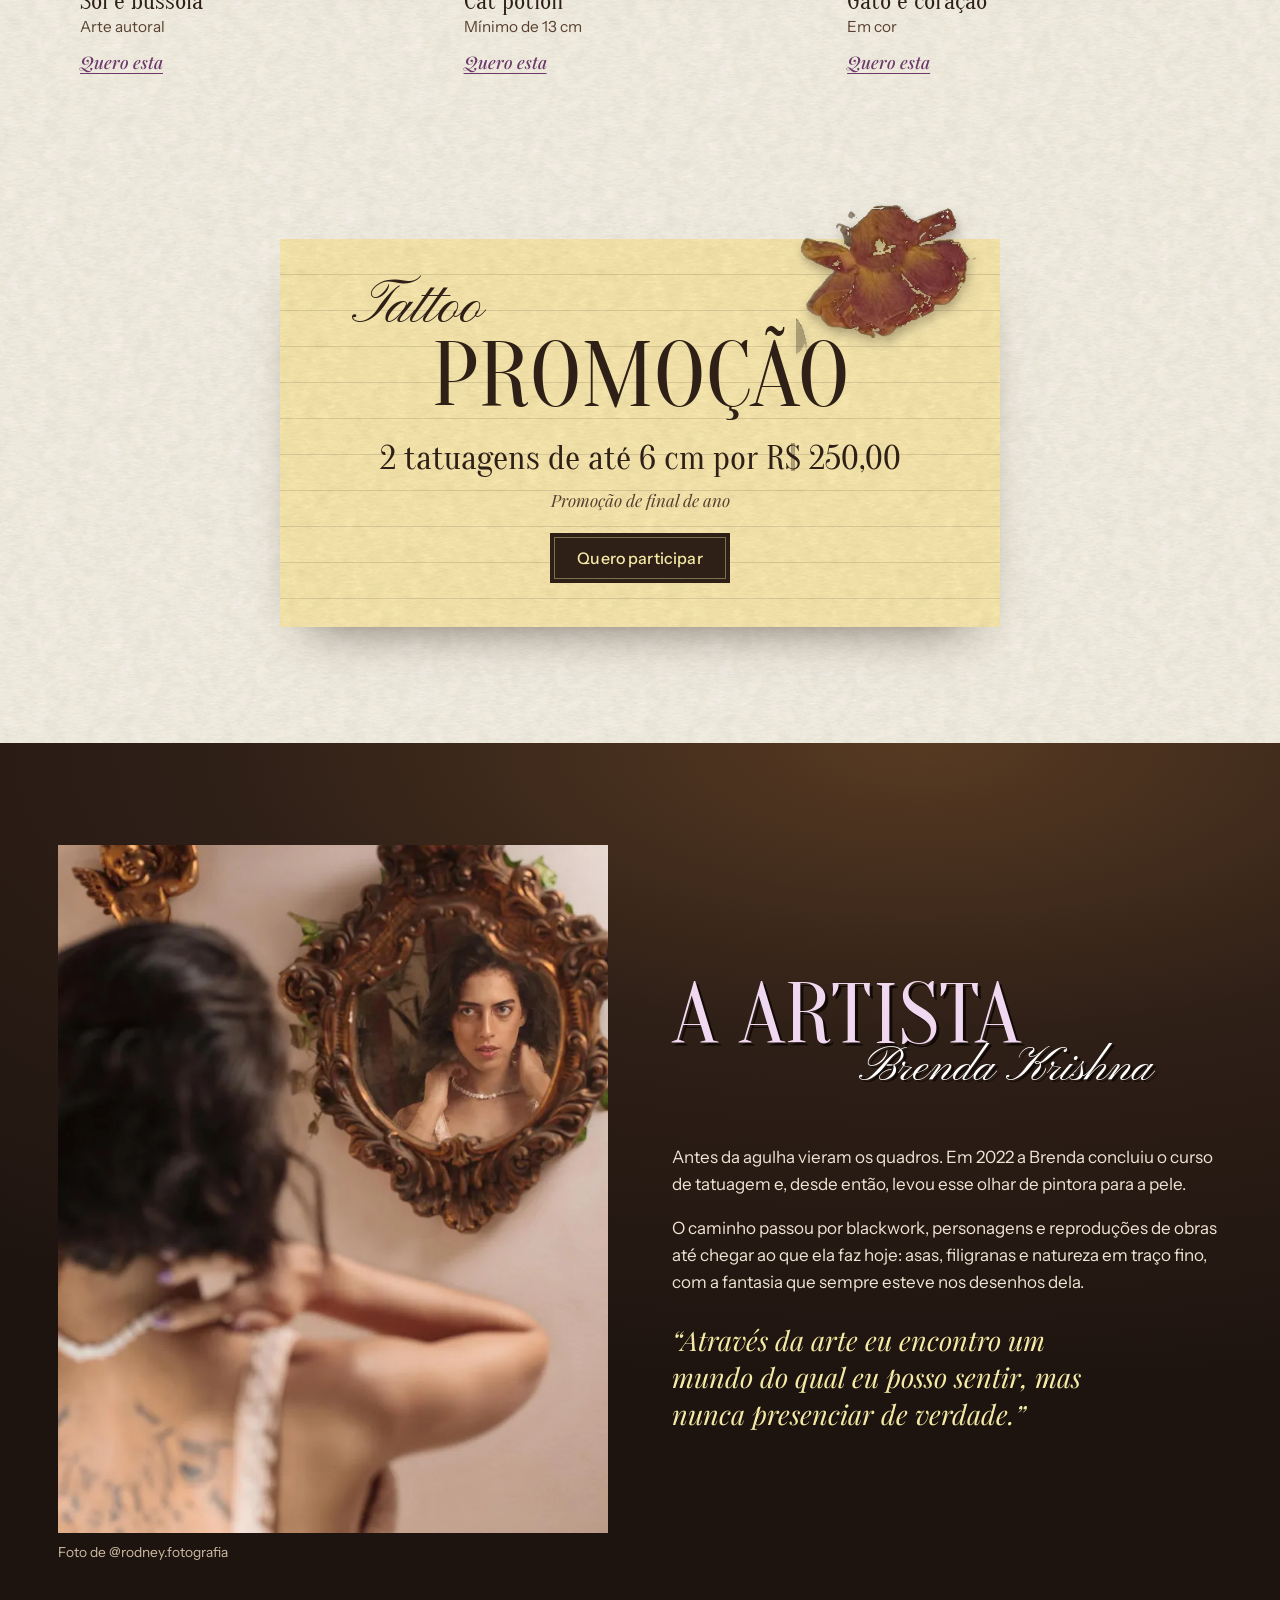
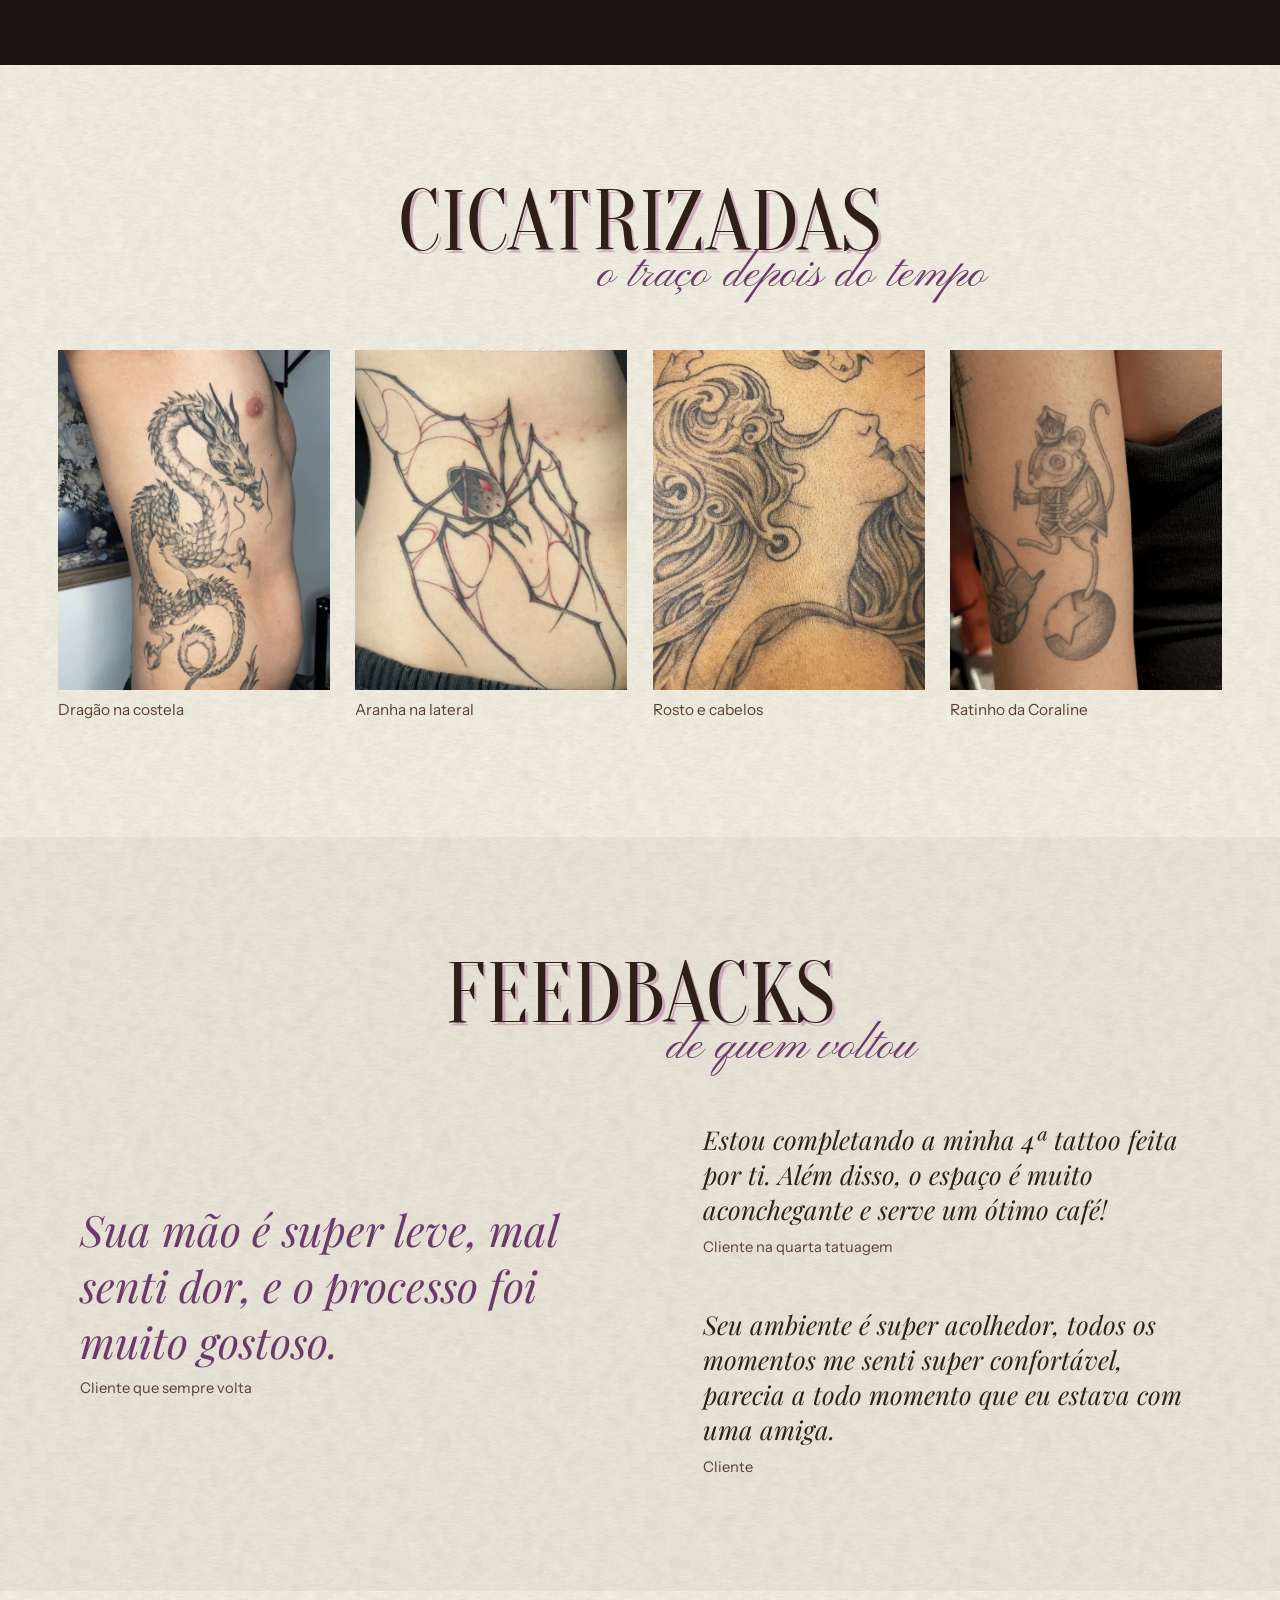
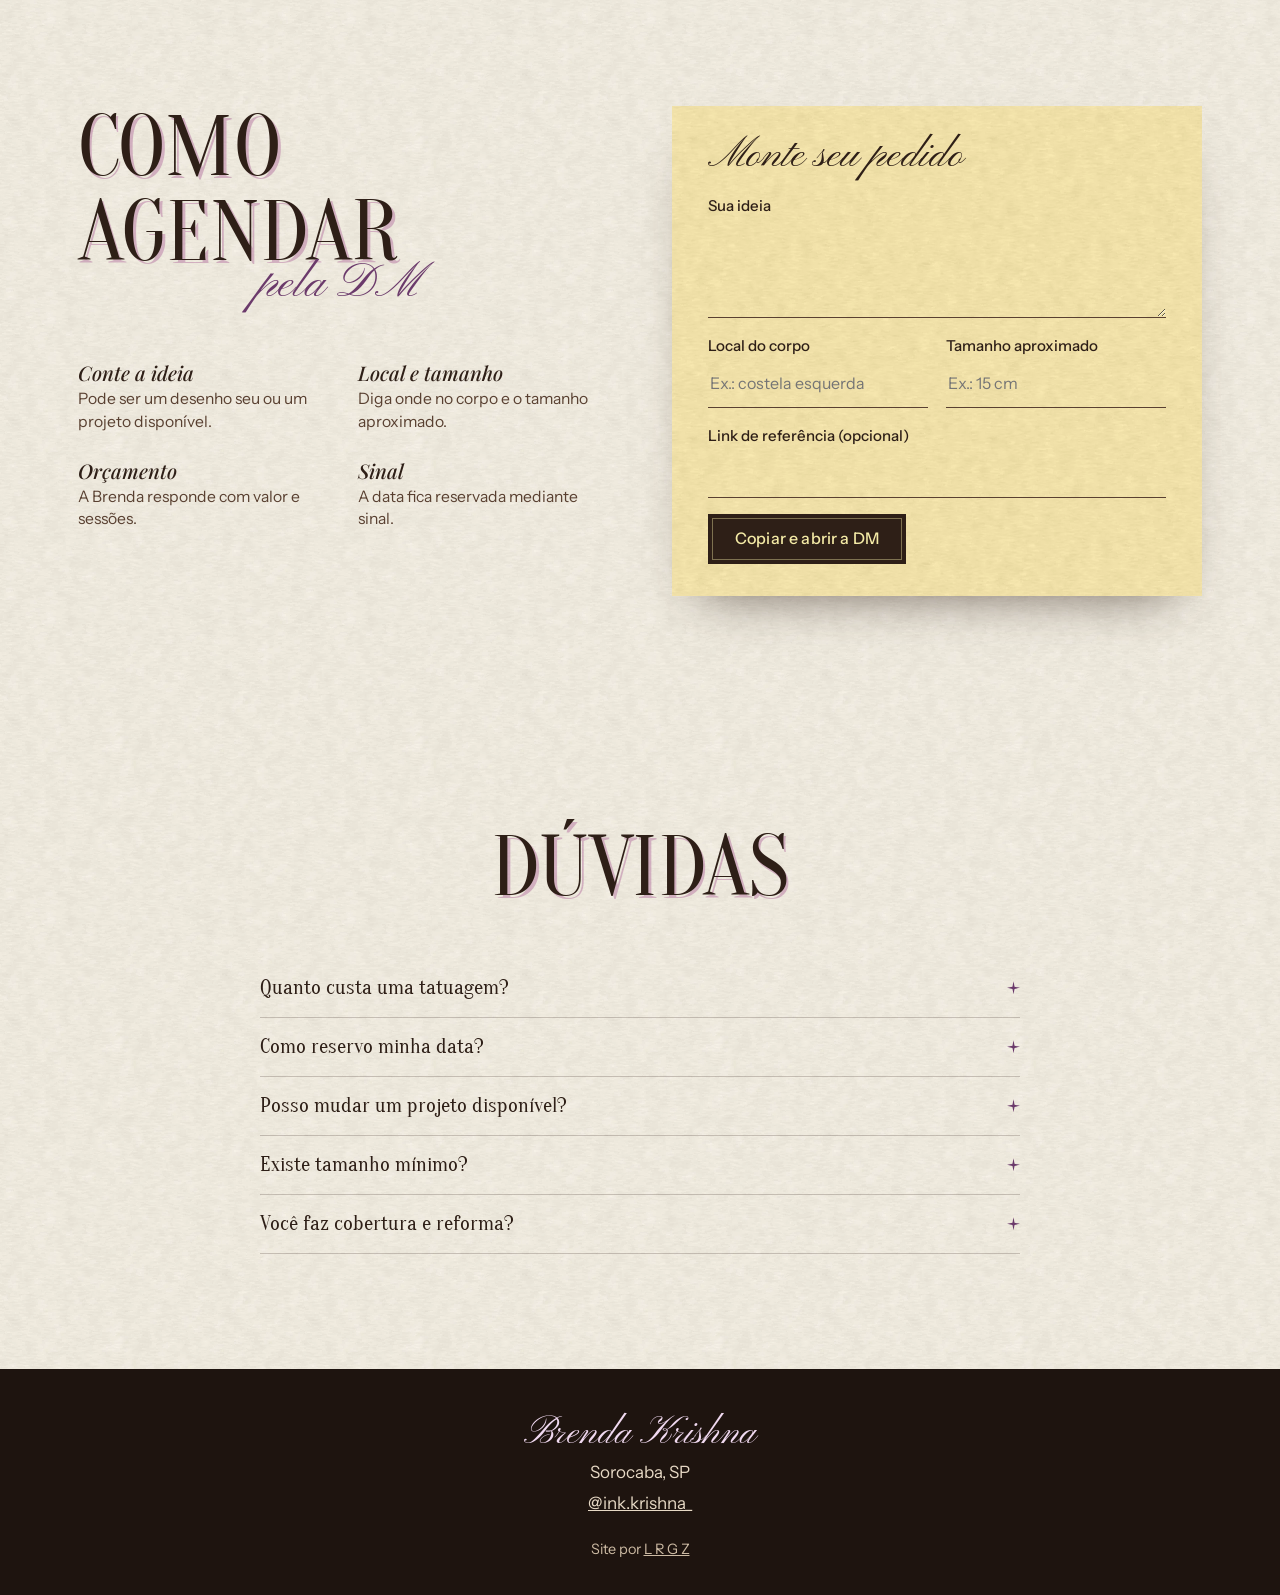
==== commit c0c082c9: "Acelera a pintura do hero A aquarela agora corre em 5 s, antes eram 12, e o ciclo caiu de 26 para 16" ====
--- a/index.html
+++ b/index.html
@@ -21,7 +21,7 @@
 <link rel="preload" as="image" href="assets/img/arte-mapa.webp" media="(min-aspect-ratio: 1/1) and (min-width: 900px) and (pointer: fine)">
 <link rel="preload" as="image" href="assets/img/hero-retrato.webp" media="(max-aspect-ratio: 1/1)">
 <link rel="stylesheet" href="assets/css/fontes.css">
-<link rel="stylesheet" href="assets/css/site.css?v=63681">
+<link rel="stylesheet" href="assets/css/site.css?v=75748">
 <script type="application/ld+json">{"@context":"https://schema.org","@type":"TattooParlor","name":"Brenda Krishna","description":"Tatuagens inspiradas na natureza e na fantasia.","address":{"@type":"PostalAddress","addressLocality":"Sorocaba","addressRegion":"SP","addressCountry":"BR"},"sameAs":["https://www.instagram.com/ink.krishna_/"]}</script>
 </head>
 <body>
@@ -229,7 +229,7 @@
   <figure><img id="caixaImg" alt=""><figcaption id="caixaLeg"></figcaption></figure>
   <button class="caixa-n prox" aria-label="Próxima"><span aria-hidden="true">›</span></button>
 </div>
-<script src="assets/js/arte.js?v=63681"></script>
-<script src="assets/js/site.js?v=63681"></script>
+<script src="assets/js/arte.js?v=75748"></script>
+<script src="assets/js/site.js?v=75748"></script>
 </body>
 </html>
